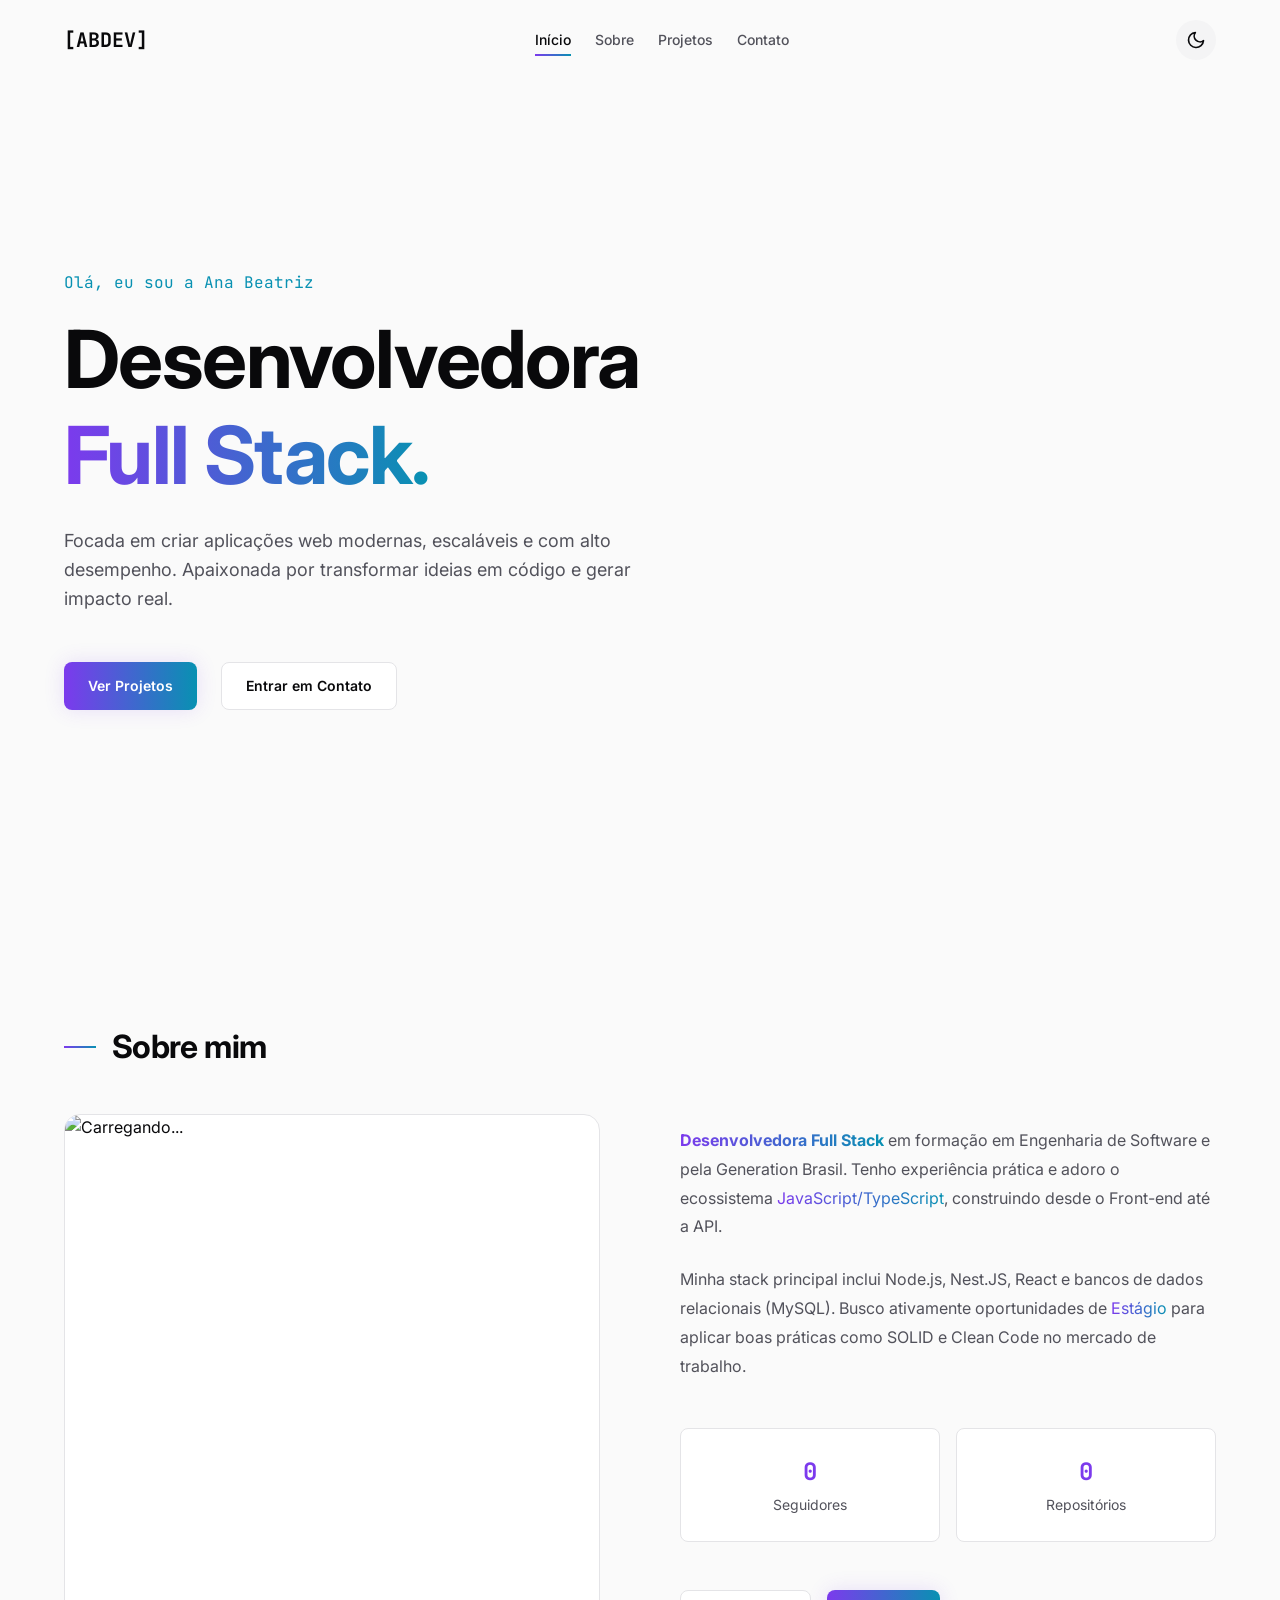
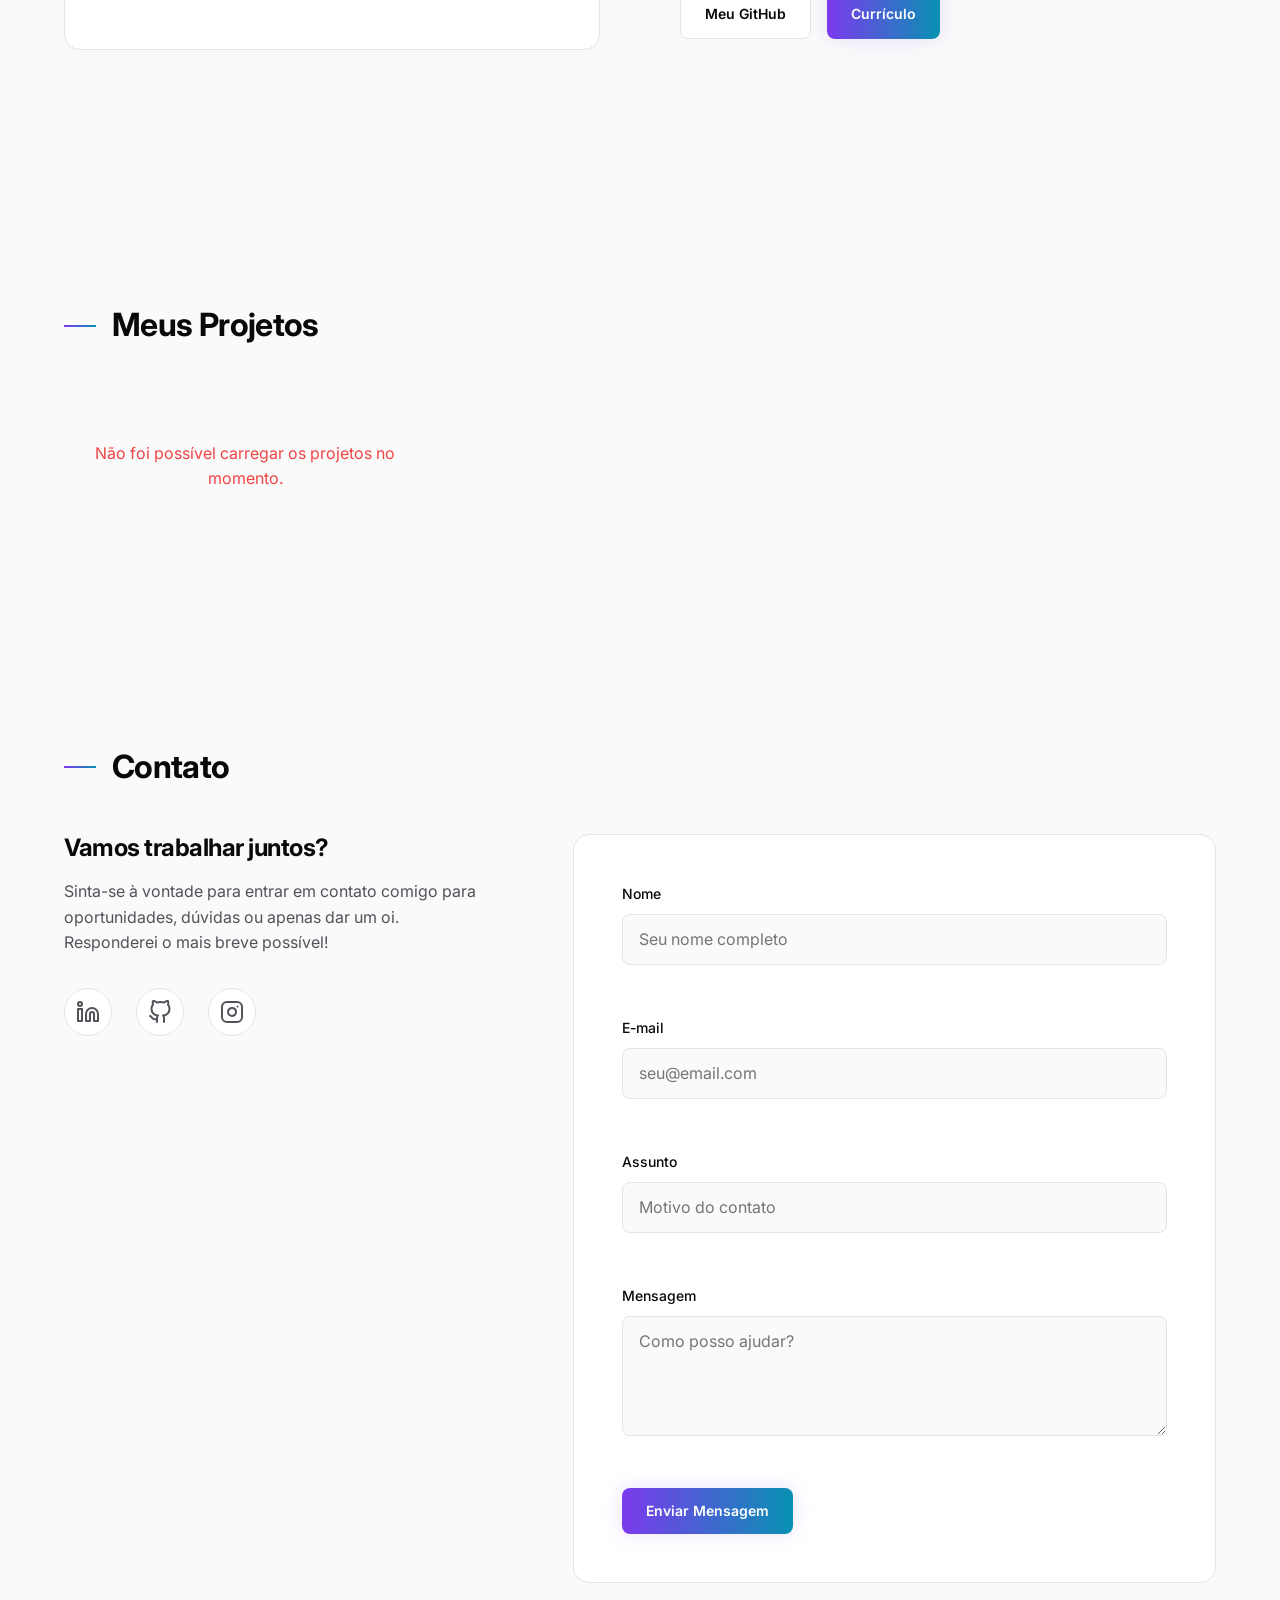
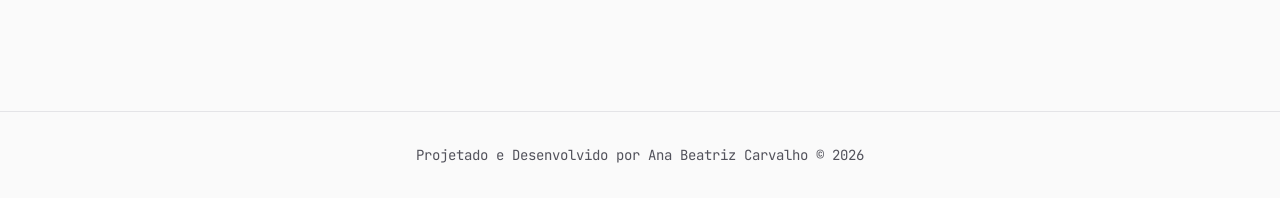
==== index.html @ 8ae5df89 "feat: redesign completo do portfolio" ====
<!DOCTYPE html>
<html lang="pt-BR">
<head>
  <meta charset="UTF-8" />
  <meta name="viewport" content="width=device-width, initial-scale=1.0" />
  <meta name="author" content="Ana Beatriz" />
  <meta name="description" content="Portfólio Pessoal de Ana Beatriz Carvalho, desenvolvedora Full Stack focado em aplicações web modernas e escaláveis." />
  <meta name="robots" content="index, follow" />

  <title>Portfólio | Ana Beatriz - Full Stack</title>
  
  <link rel="icon" type="image/svg+xml" href="./assets/img/favicon.svg" />

  <!-- Google Fonts: Inter e JetBrains Mono -->
  <link rel="preconnect" href="https://fonts.googleapis.com" />
  <link rel="preconnect" href="https://fonts.gstatic.com" crossorigin />
  <link href="https://fonts.googleapis.com/css2?family=Inter:wght@400;500;600;700&family=JetBrains+Mono:wght@400;700&display=swap" rel="stylesheet" />

  <!-- Scripts: Theme (carregado cedo para evitar flash) -->
  <script src="./js/theme.js"></script>

  <!-- CSS -->
  <link rel="stylesheet" href="./css/variables.css" />
  <link rel="stylesheet" href="./css/reset.css" />
  <link rel="stylesheet" href="./css/style.css" />
</head>
<body>
  <!-- Indicador de progresso de leitura -->
  <div class="scroll-progress" id="scroll-progress"></div>

  <!-- Cabeçalho -->
  <header class="header">
    <div class="container header__inner">
      <a href="#" class="header__logo">[ABDEV]</a>
      
      <nav class="header__nav">
        <ul class="nav__list">
          <li><a href="#hero" class="nav__link active">Início</a></li>
          <li><a href="#about" class="nav__link">Sobre</a></li>
          <li><a href="#projects" class="nav__link">Projetos</a></li>
          <li><a href="#contact" class="nav__link">Contato</a></li>
        </ul>
      </nav>

      <div style="display:flex; align-items:center; gap: 1rem;">
        <!-- Botão Toggle Theme -->
        <button id="theme-toggle" class="theme-toggle" aria-label="Alternar Tema Escuro/Claro">
          <span id="theme-icon">
            <!-- SVG de Lua por padrão, gerenciado pelo theme.js -->
            <svg xmlns="http://www.w3.org/2000/svg" width="20" height="20" viewBox="0 0 24 24" fill="none" stroke="currentColor" stroke-width="2" stroke-linecap="round" stroke-linejoin="round"><path d="M21 12.79A9 9 0 1 1 11.21 3 7 7 0 0 0 21 12.79z"></path></svg>
          </span>
        </button>

        <!-- Botão Menu Mobile -->
        <div class="menu-toggle" aria-label="Abrir Menu">
          <span></span>
          <span></span>
          <span></span>
        </div>
      </div>
    </div>
  </header>

  <main>
    <!-- Seção Hero -->
    <section id="hero" class="hero reveal">
      <div class="container">
        <div class="hero__content">
          <span class="hero__greeting">Olá, eu sou a Ana Beatriz</span>
          <h1 class="hero__title">Desenvolvedora <br> <span class="text-gradient">Full Stack.</span></h1>
          <p class="hero__subtitle">Focada em criar aplicações web modernas, escaláveis e com alto desempenho. Apaixonada por transformar ideias em código e gerar impacto real.</p>
          
          <div class="hero__actions">
            <a href="#projects" class="btn btn--primary">Ver Projetos</a>
            <a href="#contact" class="btn btn--outline">Entrar em Contato</a>
          </div>
        </div>
      </div>
    </section>

    <!-- Seção Sobre -->
    <section id="about" class="section">
      <div class="container">
        <h2 class="section__title reveal">Sobre mim</h2>
        
        <div class="about__grid">
          <div class="about__image-wrapper reveal">
            <img id="about-image" src="" alt="Carregando..." class="about__image" />
          </div>
          
          <div class="about__content reveal">
            <p class="about__text">
              <strong class="text-gradient">Desenvolvedora Full Stack</strong> em formação em Engenharia de Software e pela Generation Brasil.
              Tenho experiência prática e adoro o ecossistema <span class="text-gradient">JavaScript/TypeScript</span>, construindo desde o Front-end até a API.
            </p>
            <p class="about__text">
              Minha stack principal inclui Node.js, Nest.JS, React e bancos de dados relacionais (MySQL). Busco ativamente oportunidades de <span class="text-gradient">Estágio</span> para aplicar boas práticas como SOLID e Clean Code no mercado de trabalho.
            </p>
            
            <div class="about__stats">
              <div class="stat-card">
                <span class="stat-card__number" id="stat-followers">0</span>
                <span class="stat-card__label">Seguidores</span>
              </div>
              <div class="stat-card">
                <span class="stat-card__number" id="stat-repos">0</span>
                <span class="stat-card__label">Repositórios</span>
              </div>
            </div>
            
            <div class="about__actions">
              <a href="#" id="btn-github" target="_blank" class="btn btn--outline">Meu GitHub</a>
              <a href="https://drive.google.com/file/d/1CPqjXyPpQRhi2z3nw2AUQF9sYKmwz53d/view" target="_blank" class="btn btn--primary">Currículo</a>
            </div>
          </div>
        </div>
      </div>
    </section>

    <!-- Seção Projetos -->
    <section id="projects" class="section">
      <div class="container">
        <h2 class="section__title reveal">Meus Projetos</h2>
        
        <!-- Filtros -->
        <div id="projects-filters" class="projects__filters reveal">
          <!-- Gerado dinamicamente -->
        </div>

        <!-- Grid de Projetos -->
        <div id="projects-grid" class="projects__grid">
          <!-- Carregado via GitHub API (js/main.js) -->
        </div>
      </div>
    </section>

    <!-- Seção Contato -->
    <section id="contact" class="section">
      <div class="container">
        <h2 class="section__title reveal">Contato</h2>
        
        <div class="contact__grid">
          <div class="contact__info reveal">
            <h3>Vamos trabalhar juntos?</h3>
            <p class="contact__desc">Sinta-se à vontade para entrar em contato comigo para oportunidades, dúvidas ou apenas dar um oi. Responderei o mais breve possível!</p>
            
            <div class="social-links">
              <a href="https://linkedin.com/in/itsbya" target="_blank" class="social-link" aria-label="LinkedIn">
                <svg width="24" height="24" viewBox="0 0 24 24" fill="none" stroke="currentColor" stroke-width="2" stroke-linecap="round" stroke-linejoin="round"><path d="M16 8a6 6 0 0 1 6 6v7h-4v-7a2 2 0 0 0-2-2 2 2 0 0 0-2 2v7h-4v-7a6 6 0 0 1 6-6z"></path><rect x="2" y="9" width="4" height="12"></rect><circle cx="4" cy="4" r="2"></circle></svg>
              </a>
              <a href="https://github.com/itsbya" target="_blank" class="social-link" aria-label="GitHub">
                <svg width="24" height="24" viewBox="0 0 24 24" fill="none" stroke="currentColor" stroke-width="2" stroke-linecap="round" stroke-linejoin="round"><path d="M9 19c-5 1.5-5-2.5-7-3m14 6v-3.87a3.37 3.37 0 0 0-.94-2.61c3.14-.35 6.44-1.54 6.44-7A5.44 5.44 0 0 0 20 4.77 5.07 5.07 0 0 0 19.91 1S18.73.65 16 2.48a13.38 13.38 0 0 0-7 0C6.27.65 5.09 1 5.09 1A5.07 5.07 0 0 0 5 4.77a5.44 5.44 0 0 0-1.5 3.78c0 5.42 3.3 6.61 6.44 7A3.37 3.37 0 0 0 9 18.13V22"></path></svg>
              </a>
              <a href="#" target="_blank" class="social-link" aria-label="Instagram">
                <svg width="24" height="24" viewBox="0 0 24 24" fill="none" stroke="currentColor" stroke-width="2" stroke-linecap="round" stroke-linejoin="round"><rect x="2" y="2" width="20" height="20" rx="5" ry="5"></rect><path d="M16 11.37A4 4 0 1 1 12.63 8 4 4 0 0 1 16 11.37z"></path><line x1="17.5" y1="6.5" x2="17.51" y2="6.5"></line></svg>
              </a>
            </div>
          </div>
          
          <div class="contact__form reveal">
            <form id="formulario" class="form" action="https://formsubmit.co/f51146f3bafad2707c1be3890d7255c1" method="POST">
              <input type="hidden" name="_next" value="https://itsbya.github.io/portfolio_pessoal/success.html" />
              <input type="hidden" name="_captcha" value="false" />
              <input type="hidden" name="_template" value="table" />
              
              <div class="form__group">
                <label for="nome" class="form__label">Nome</label>
                <input id="nome" name="nome" type="text" class="form__input" placeholder="Seu nome completo" />
                <span id="erro-nome" class="form__error"></span>
              </div>
              
              <div class="form__group">
                <label for="email" class="form__label">E-mail</label>
                <input id="email" name="email" type="text" class="form__input" placeholder="seu@email.com" />
                <span id="erro-email" class="form__error"></span>
              </div>
              
              <div class="form__group">
                <label for="assunto" class="form__label">Assunto</label>
                <input id="assunto" name="assunto" type="text" class="form__input" placeholder="Motivo do contato" />
                <span id="erro-assunto" class="form__error"></span>
              </div>
              
              <div class="form__group">
                <label for="mensagem" class="form__label">Mensagem</label>
                <textarea id="mensagem" name="mensagem" class="form__textarea" placeholder="Como posso ajudar?"></textarea>
                <span id="erro-mensagem" class="form__error"></span>
              </div>
              
              <button class="btn btn--primary" type="submit" style="align-self: flex-start;">
                Enviar Mensagem
              </button>
            </form>
          </div>
        </div>
      </div>
    </section>
  </main>

  <!-- Footer -->
  <footer class="footer">
    <div class="container">
      <p class="footer__text">Projetado e Desenvolvido por Ana Beatriz Carvalho &copy; 2026</p>
    </div>
  </footer>

  <!-- Scripts -->
  <script src="./js/filters.js"></script>
  <script src="./js/animations.js"></script>
  <script src="./js/main.js"></script>
</body>
</html>
---- css/variables.css ----
/* 
 * CSS Variables (Custom Properties)
 * Define as paletas de cores, tipografia, espaçamentos e transições
 */

:root {
  /* =========================================
     CORES BÁSICAS E SEMÂNTICAS (DARK MODE PADRÃO)
     ========================================= */
  --bg-primary: #09090b;
  --bg-secondary: #18181b;
  --bg-tertiary: #27272a;
  
  --text-primary: #fafafa;
  --text-secondary: #a1a1aa;
  
  --border-color: #27272a;
  
  /* Gradientes e Acentos (Violeta -> Ciano) */
  --accent-primary: #8b5cf6;
  --accent-secondary: #06b6d4;
  --accent-glow: rgba(139, 92, 246, 0.15);
  
  --gradient-accent: linear-gradient(to right, var(--accent-primary), var(--accent-secondary));
  
  /* Cores de status */
  --error: #ef4444;
  --success: #22c55e;

  /* =========================================
     ESPAÇAMENTOS E LAYOUT
     ========================================= */
  --space-xs: 0.5rem;
  --space-sm: 1rem;
  --space-md: 1.5rem;
  --space-lg: 2rem;
  --space-xl: 3rem;
  --space-2xl: 5rem;
  --space-3xl: 8rem;
  
  --max-width: 1200px;
  --header-height: 5rem;
  
  /* =========================================
     TIPOGRAFIA
     ========================================= */
  --font-primary: 'Inter', system-ui, -apple-system, sans-serif;
  --font-mono: 'JetBrains Mono', 'Space Grotesk', monospace;
  
  --text-xs: 0.75rem;
  --text-sm: 0.875rem;
  --text-base: 1rem;
  --text-lg: 1.125rem;
  --text-xl: 1.25rem;
  --text-2xl: 1.5rem;
  --text-3xl: 2rem;
  --text-4xl: 3rem;
  --text-5xl: 4rem;

  /* =========================================
     BORDAS E SOMBRAS
     ========================================= */
  --radius-sm: 0.375rem;
  --radius-md: 0.5rem;
  --radius-lg: 1rem;
  --radius-full: 9999px;
  
  --shadow-sm: 0 1px 2px 0 rgba(0, 0, 0, 0.05);
  --shadow-md: 0 4px 6px -1px rgba(0, 0, 0, 0.1), 0 2px 4px -1px rgba(0, 0, 0, 0.06);
  --shadow-lg: 0 10px 15px -3px rgba(0, 0, 0, 0.1), 0 4px 6px -2px rgba(0, 0, 0, 0.05);
  --shadow-glow: 0 0 20px var(--accent-glow);

  /* =========================================
     ANIMAÇÕES E TRANSIÇÕES
     ========================================= */
  --transition-fast: 150ms cubic-bezier(0.4, 0, 0.2, 1);
  --transition-normal: 300ms cubic-bezier(0.4, 0, 0.2, 1);
  --transition-slow: 500ms cubic-bezier(0.4, 0, 0.2, 1);
}

/* =========================================
   LIGHT MODE OVERRIDES
   Adicionada classe .light-mode dinamicamente
   ========================================= */
:root.light-mode {
  --bg-primary: #fafafa;
  --bg-secondary: #ffffff;
  --bg-tertiary: #f4f4f5;
  
  --text-primary: #09090b;
  --text-secondary: #52525b;
  
  --border-color: #e4e4e7;
  
  --accent-primary: #7c3aed;
  --accent-secondary: #0891b2;
  --accent-glow: rgba(124, 58, 237, 0.15);
  
  --shadow-sm: 0 1px 2px 0 rgba(0, 0, 0, 0.05);
  --shadow-md: 0 4px 6px -1px rgba(0, 0, 0, 0.1), 0 2px 4px -1px rgba(0, 0, 0, 0.06);
  --shadow-lg: 0 10px 15px -3px rgba(0, 0, 0, 0.1), 0 4px 6px -2px rgba(0, 0, 0, 0.05);
}
---- css/style.css ----
/*
 * Style Principal - CSS BEM / Modular
 * Layout base e componentes do Portfólio
 */

/* =========================================
   UTILITÁRIOS & LAYOUT BASE
   ========================================= */
.container {
  width: 100%;
  max-width: var(--max-width);
  margin: 0 auto;
  padding: 0 var(--space-md);
}

.section {
  padding: var(--space-3xl) 0;
  scroll-margin-top: var(--header-height);
}

.text-gradient {
  background: var(--gradient-accent);
  -webkit-background-clip: text;
  -webkit-text-fill-color: transparent;
  background-clip: text;
}

/* Tipografia base */
h1, h2, h3 {
  line-height: 1.2;
  font-weight: 700;
  letter-spacing: -0.02em;
}

.section__title {
  font-size: var(--text-3xl);
  margin-bottom: var(--space-xl);
  display: flex;
  align-items: center;
  gap: var(--space-sm);
}
.section__title::before {
  content: '';
  display: block;
  width: 2rem;
  height: 2px;
  background: var(--gradient-accent);
}

/* =========================================
   PROGRESS BAR & LOADING
   ========================================= */
.scroll-progress {
  position: fixed;
  top: 0;
  left: 0;
  height: 3px;
  background: var(--gradient-accent);
  width: 0%;
  z-index: 9999;
  transition: width 0.1s;
}

/* =========================================
   HEADER & NAVEGAÇÃO
   ========================================= */
.header {
  position: fixed;
  top: 0;
  width: 100%;
  height: var(--header-height);
  z-index: 1000;
  display: flex;
  align-items: center;
  border-bottom: 1px solid transparent;
  transition: var(--transition-normal);
}

.header--scrolled {
  background-color: rgba(var(--bg-primary-rgb), 0.8);
  backdrop-filter: blur(12px);
  -webkit-backdrop-filter: blur(12px);
  border-bottom-color: var(--border-color);
  height: calc(var(--header-height) - 1rem);
}

/* Necessário para o rgba() no blur. Vamos definir RGB variáveis no root se necessário, ou usar hex no background base com rgba direto. 
   Para simplificar, faremos um fallback visual no theme.js ou no css */
.header--scrolled {
  background-color: var(--bg-primary);
  opacity: 0.95;
}

.header__inner {
  display: flex;
  justify-content: space-between;
  align-items: center;
}

.header__logo {
  font-family: var(--font-mono);
  font-weight: 700;
  font-size: var(--text-xl);
  color: var(--text-primary);
}

.header__nav {
  display: flex;
  align-items: center;
  gap: var(--space-lg);
}

.nav__list {
  display: flex;
  gap: var(--space-md);
}

.nav__link {
  font-size: var(--text-sm);
  color: var(--text-secondary);
  font-weight: 500;
  position: relative;
  padding: var(--space-xs) 0;
}

.nav__link:hover,
.nav__link.active {
  color: var(--text-primary);
}

.nav__link::after {
  content: '';
  position: absolute;
  bottom: 0;
  left: 0;
  width: 0%;
  height: 2px;
  background: var(--gradient-accent);
  transition: width var(--transition-normal);
}

.nav__link:hover::after,
.nav__link.active::after {
  width: 100%;
}

.theme-toggle {
  background: var(--bg-tertiary);
  border-radius: var(--radius-full);
  width: 2.5rem;
  height: 2.5rem;
  display: flex;
  align-items: center;
  justify-content: center;
  cursor: pointer;
  color: var(--text-primary);
  transition: var(--transition-fast);
}

.theme-toggle:hover {
  background: var(--bg-secondary);
  transform: translateY(-2px);
}

/* =========================================
   BOTOES
   ========================================= */
.btn {
  display: inline-flex;
  align-items: center;
  justify-content: center;
  gap: var(--space-xs);
  padding: 0.75rem 1.5rem;
  border-radius: var(--radius-md);
  font-weight: 600;
  font-size: var(--text-sm);
  cursor: pointer;
  transition: var(--transition-normal);
}

.btn--primary {
  background: var(--gradient-accent);
  color: #fff;
  box-shadow: var(--shadow-glow);
}

.btn--primary:hover {
  transform: translateY(-2px);
  filter: brightness(1.1);
  box-shadow: 0 0 25px var(--accent-glow);
}

.btn--outline {
  border: 1px solid var(--border-color);
  background: var(--bg-secondary);
  color: var(--text-primary);
}

.btn--outline:hover {
  border-color: var(--accent-primary);
  color: var(--accent-primary);
}

/* =========================================
   HERO SECTION
   ========================================= */
.hero {
  min-height: 100vh;
  display: flex;
  align-items: center;
  padding-top: var(--header-height);
}

.hero__content {
  max-width: 800px;
}

.hero__greeting {
  font-family: var(--font-mono);
  color: var(--accent-secondary);
  font-size: var(--text-md);
  margin-bottom: var(--space-sm);
  display: block;
}

.hero__title {
  font-size: clamp(2.5rem, 8vw, 5rem);
  margin-bottom: var(--space-md);
  color: var(--text-primary);
}

.hero__subtitle {
  font-size: var(--text-lg);
  color: var(--text-secondary);
  margin-bottom: var(--space-xl);
  max-width: 600px;
}

.hero__actions {
  display: flex;
  gap: var(--space-md);
}

/* =========================================
   ABOUT SECTION
   ========================================= */
.about__grid {
  display: grid;
  grid-template-columns: 1fr;
  gap: var(--space-2xl);
  align-items: center;
}

@media (min-width: 768px) {
  .about__grid {
    grid-template-columns: 1fr 1fr;
  }
}

.about__image-wrapper {
  position: relative;
  border-radius: var(--radius-lg);
  overflow: hidden;
  border: 1px solid var(--border-color);
  background: var(--bg-secondary);
  aspect-ratio: 1;
}

.about__image {
  width: 100%;
  height: 100%;
  object-fit: cover;
}

.about__content {
  display: flex;
  flex-direction: column;
  gap: var(--space-md);
}

.about__text {
  color: var(--text-secondary);
  font-size: var(--text-base);
  line-height: 1.8;
}

.about__stats {
  display: grid;
  grid-template-columns: repeat(2, 1fr);
  gap: var(--space-sm);
  margin-top: var(--space-md);
}

.stat-card {
  background: var(--bg-secondary);
  border: 1px solid var(--border-color);
  padding: var(--space-md);
  border-radius: var(--radius-md);
  text-align: center;
  transition: var(--transition-normal);
}

.stat-card:hover {
  border-color: var(--accent-primary);
  transform: translateY(-5px);
}

.stat-card__number {
  font-family: var(--font-mono);
  font-size: var(--text-2xl);
  font-weight: 700;
  color: var(--accent-primary);
  display: block;
}

.stat-card__label {
  font-size: var(--text-sm);
  color: var(--text-secondary);
  margin-top: var(--space-xs);
}

.about__actions {
  margin-top: var(--space-md);
  display: flex;
  gap: var(--space-sm);
}

/* =========================================
   PROJECTS SECTION & FILTERS
   ========================================= */
.projects__filters {
  display: flex;
  gap: var(--space-sm);
  margin-bottom: var(--space-xl);
  flex-wrap: wrap;
}

.filter-btn {
  padding: 0.5rem 1rem;
  border-radius: var(--radius-full);
  background: var(--bg-secondary);
  border: 1px solid var(--border-color);
  color: var(--text-secondary);
  font-size: var(--text-sm);
  cursor: pointer;
  transition: var(--transition-fast);
}

.filter-btn:hover,
.filter-btn.active {
  background: var(--accent-primary);
  color: #fff;
  border-color: var(--accent-primary);
}

.projects__grid {
  display: grid;
  grid-template-columns: 1fr;
  gap: var(--space-lg);
}

@media (min-width: 768px) {
  .projects__grid {
    grid-template-columns: repeat(2, 1fr);
  }
}

@media (min-width: 1024px) {
  .projects__grid {
    grid-template-columns: repeat(3, 1fr);
  }
}

.project-card {
  background: var(--bg-secondary);
  border: 1px solid var(--border-color);
  border-radius: var(--radius-lg);
  padding: var(--space-lg);
  display: flex;
  flex-direction: column;
  height: 100%;
  transition: var(--transition-normal);
  position: relative;
  overflow: hidden;
}

.project-card:hover {
  transform: translateY(-5px);
  border-color: var(--accent-secondary);
  box-shadow: var(--shadow-lg);
}

.project-card__header {
  display: flex;
  justify-content: space-between;
  align-items: center;
  margin-bottom: var(--space-md);
}

.project-card__icon {
  width: 40px;
  height: 40px;
  display: flex;
  align-items: center;
  justify-content: center;
  background: var(--bg-tertiary);
  border-radius: var(--radius-sm);
  color: var(--accent-primary);
}

.project-card__links {
  display: flex;
  gap: var(--space-sm);
}

.project-card__link {
  color: var(--text-secondary);
  transition: var(--transition-fast);
}

.project-card__link:hover {
  color: var(--accent-primary);
}

.project-card__title {
  font-size: var(--text-lg);
  color: var(--text-primary);
  margin-bottom: var(--space-sm);
}

.project-card__desc {
  font-size: var(--text-sm);
  color: var(--text-secondary);
  flex-grow: 1;
  margin-bottom: var(--space-md);
}

.project-card__tags {
  display: flex;
  flex-wrap: wrap;
  gap: var(--space-xs);
}

.tag {
  font-family: var(--font-mono);
  font-size: var(--text-xs);
  color: var(--accent-secondary);
  background: rgba(6, 182, 212, 0.1);
  padding: 0.25rem 0.5rem;
  border-radius: var(--radius-sm);
}

/* =========================================
   CONTACT SECTION
   ========================================= */
.contact__grid {
  display: grid;
  grid-template-columns: 1fr;
  gap: var(--space-2xl);
}

@media (min-width: 768px) {
  .contact__grid {
    grid-template-columns: 1fr 1.5fr;
  }
}

.contact__info h3 {
  font-size: var(--text-2xl);
  margin-bottom: var(--space-sm);
}

.contact__desc {
  color: var(--text-secondary);
  margin-bottom: var(--space-lg);
}

.social-links {
  display: flex;
  gap: var(--space-md);
}

.social-link {
  display: flex;
  align-items: center;
  justify-content: center;
  width: 3rem;
  height: 3rem;
  background: var(--bg-secondary);
  border: 1px solid var(--border-color);
  border-radius: var(--radius-full);
  color: var(--text-secondary);
  transition: var(--transition-normal);
}

.social-link:hover {
  background: var(--accent-primary);
  color: #fff;
  border-color: var(--accent-primary);
  transform: translateY(-3px);
}

/* Formulário */
.form {
  display: flex;
  flex-direction: column;
  gap: var(--space-md);
  background: var(--bg-secondary);
  padding: var(--space-xl);
  border-radius: var(--radius-lg);
  border: 1px solid var(--border-color);
}

.form__group {
  display: flex;
  flex-direction: column;
  gap: var(--space-xs);
}

.form__label {
  font-size: var(--text-sm);
  font-weight: 500;
  color: var(--text-primary);
}

.form__input,
.form__textarea {
  width: 100%;
  padding: 0.75rem 1rem;
  background: var(--bg-primary);
  border: 1px solid var(--border-color);
  border-radius: var(--radius-md);
  color: var(--text-primary);
  transition: var(--transition-fast);
}

.form__input:focus,
.form__textarea:focus {
  border-color: var(--accent-primary);
  box-shadow: 0 0 0 2px rgba(139, 92, 246, 0.2);
}

.form__textarea {
  min-height: 120px;
  resize: vertical;
}

.form__error {
  color: var(--error);
  font-size: var(--text-xs);
  margin-top: 0.25rem;
  min-height: 1rem;
}

/* =========================================
   FOOTER
   ========================================= */
.footer {
  padding: var(--space-lg) 0;
  text-align: center;
  border-top: 1px solid var(--border-color);
}

.footer__text {
  font-family: var(--font-mono);
  font-size: var(--text-sm);
  color: var(--text-secondary);
}

/* =========================================
   ANIMAÇÕES (Intersection Observer)
   ========================================= */
.reveal {
  opacity: 0;
  transform: translateY(30px);
  transition: opacity 0.8s ease-out, transform 0.8s ease-out;
}

.reveal.active {
  opacity: 1;
  transform: translateY(0);
}

/* =========================================
   MOBILE MENU (Hambúrguer)
   ========================================= */
.menu-toggle {
  display: none;
  flex-direction: column;
  gap: 6px;
  cursor: pointer;
  z-index: 1001;
}

.menu-toggle span {
  display: block;
  width: 25px;
  height: 2px;
  background-color: var(--text-primary);
  transition: var(--transition-fast);
}

@media (max-width: 768px) {
  .menu-toggle {
    display: flex;
  }
  
  .header__nav {
    position: fixed;
    top: 0;
    right: -100%;
    width: 80%;
    height: 100vh;
    background: var(--bg-secondary);
    border-left: 1px solid var(--border-color);
    flex-direction: column;
    justify-content: center;
    transition: right 0.3s ease;
    padding: var(--space-2xl);
  }
  
  .header__nav.open {
    right: 0;
  }
  
  .nav__list {
    flex-direction: column;
    align-items: center;
    gap: var(--space-xl);
  }
  
  .nav__link {
    font-size: var(--text-xl);
  }
  
  /* Animação Hambúrguer X */
  .menu-toggle.open span:nth-child(1) {
    transform: translateY(8px) rotate(45deg);
  }
  .menu-toggle.open span:nth-child(2) {
    opacity: 0;
  }
  .menu-toggle.open span:nth-child(3) {
    transform: translateY(-8px) rotate(-45deg);
  }
}
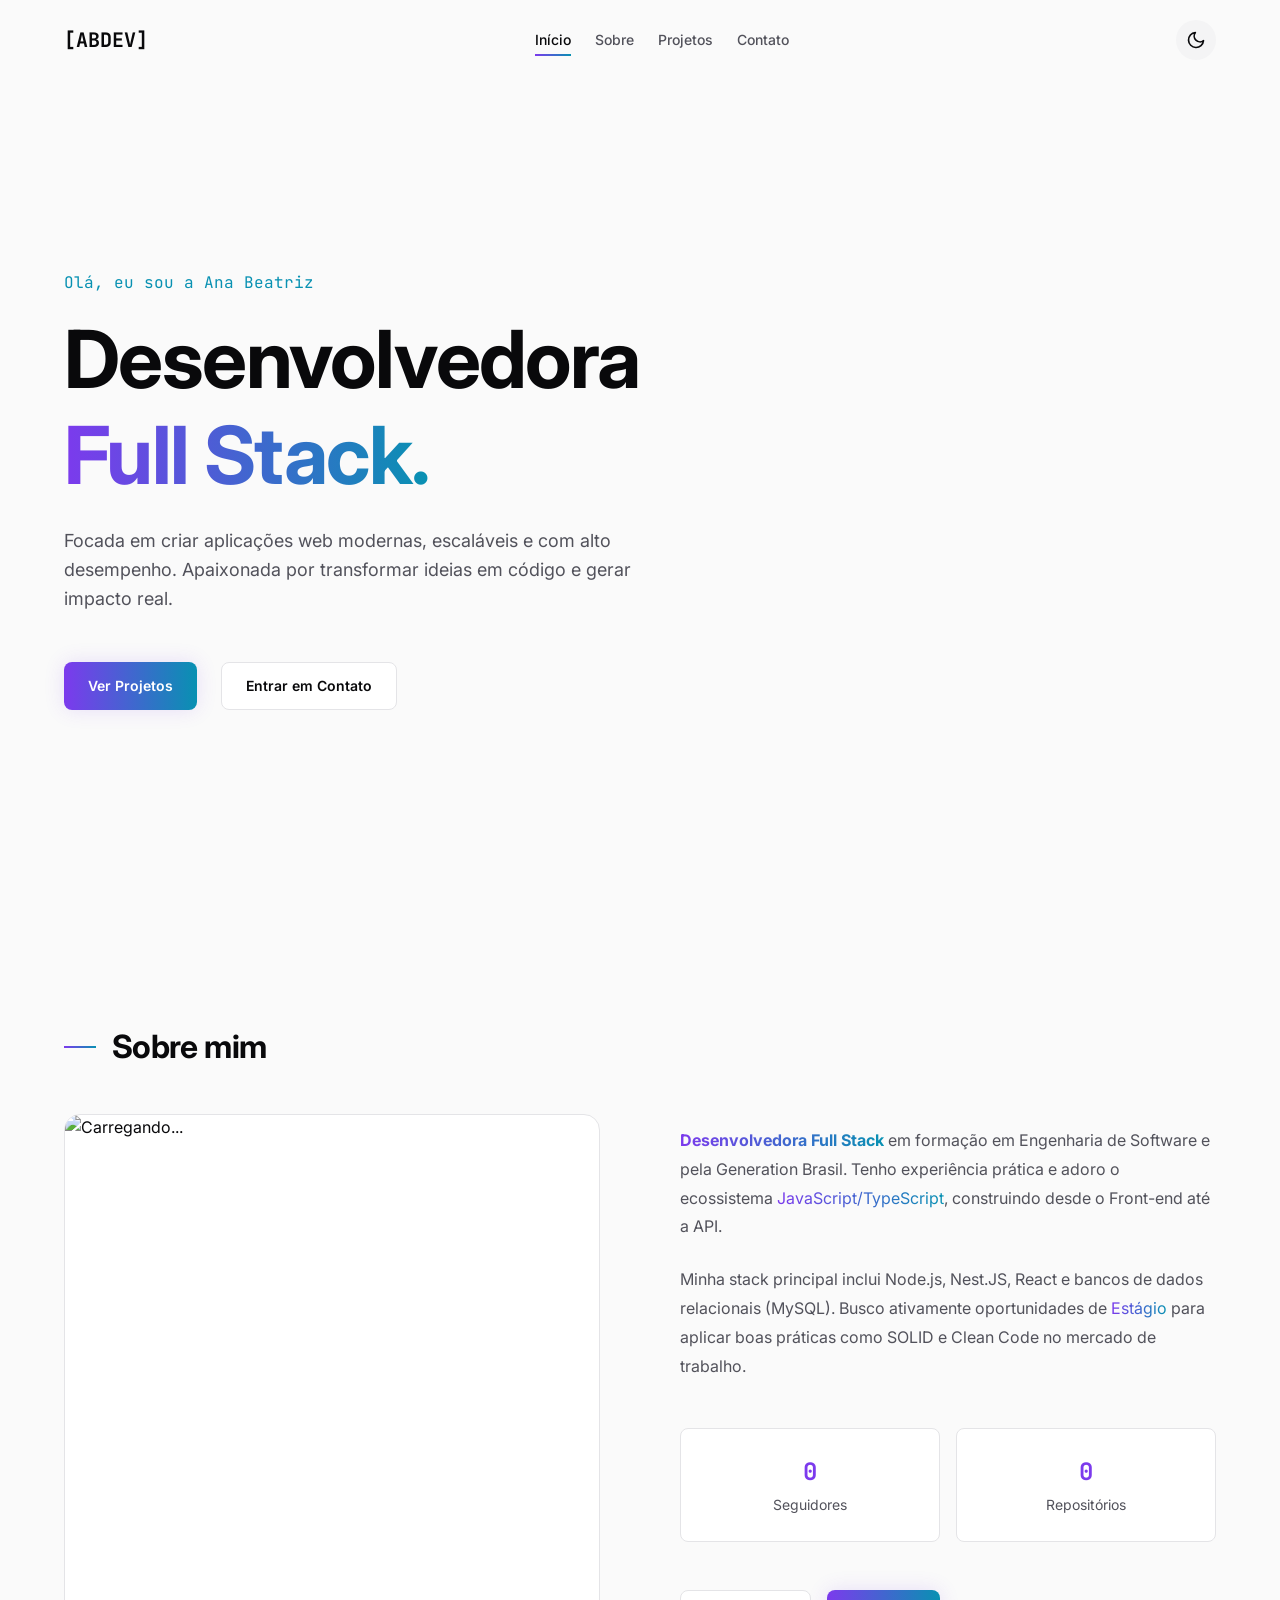
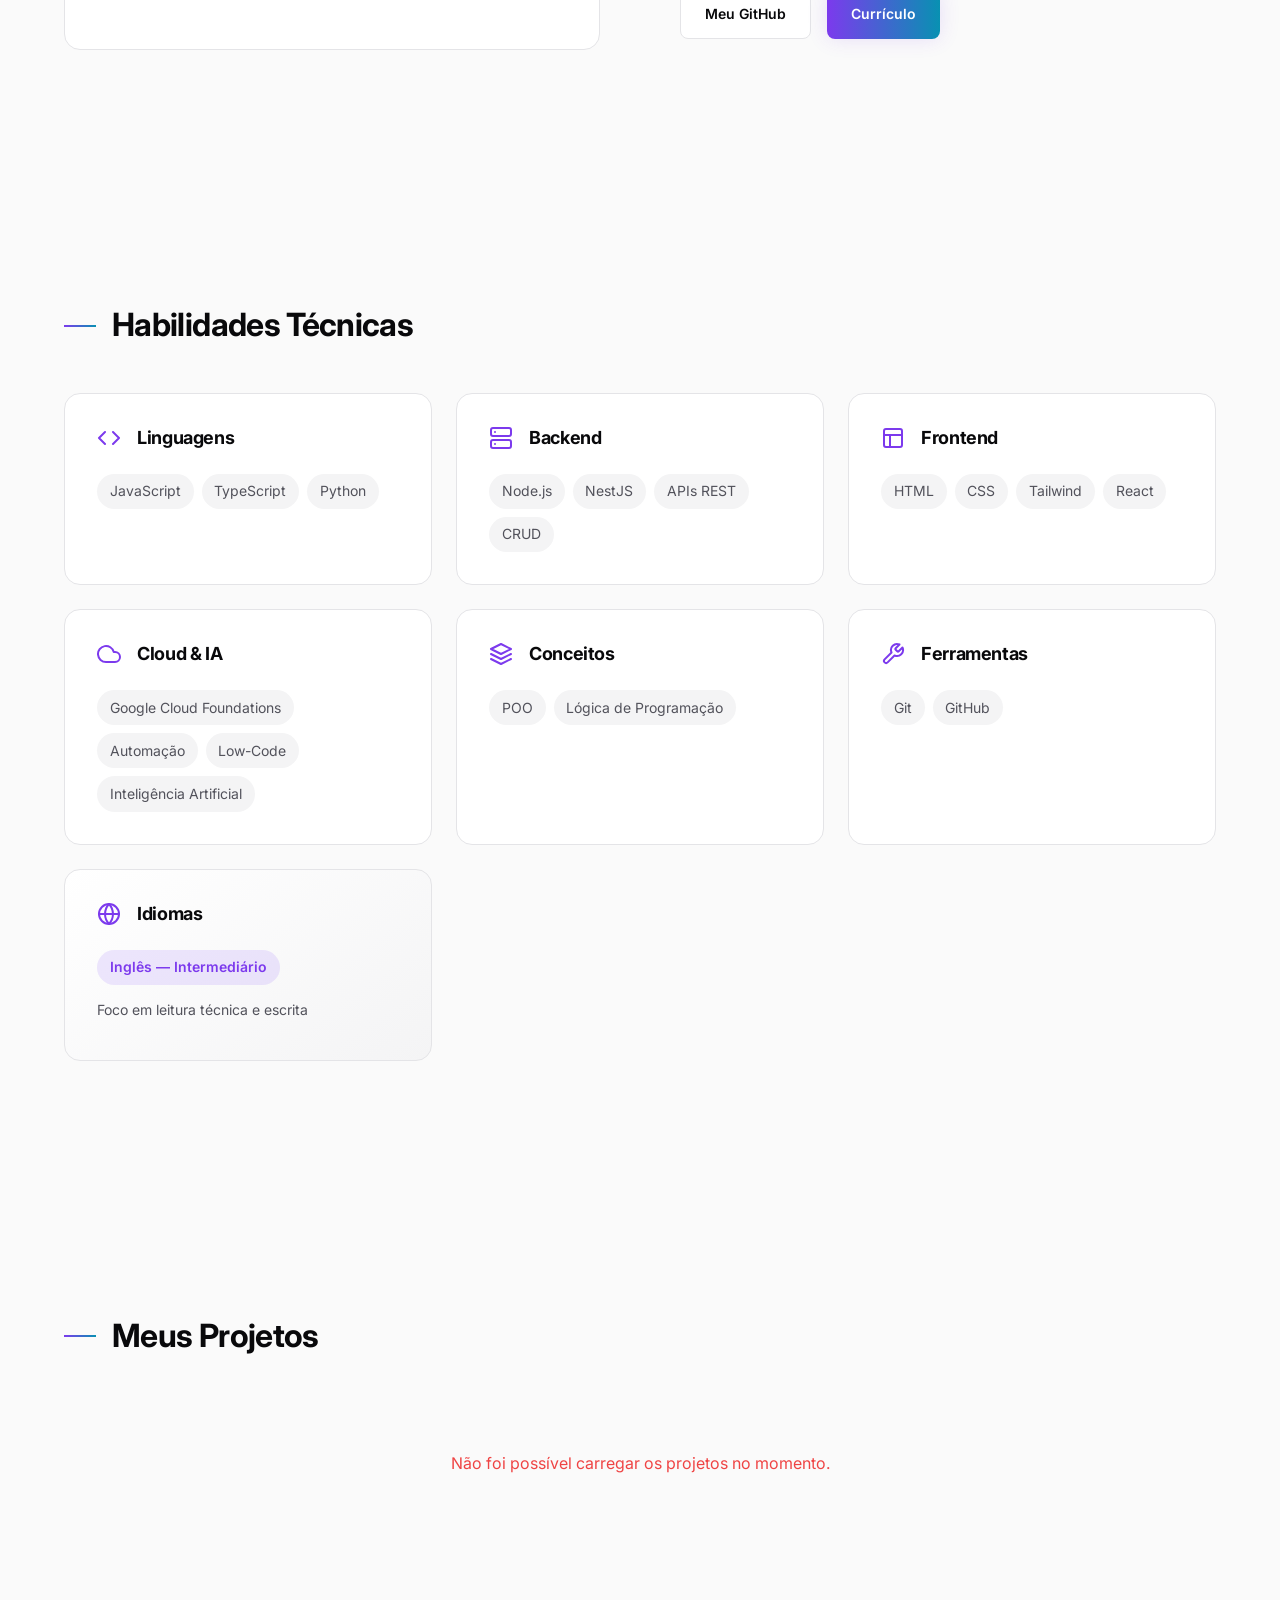
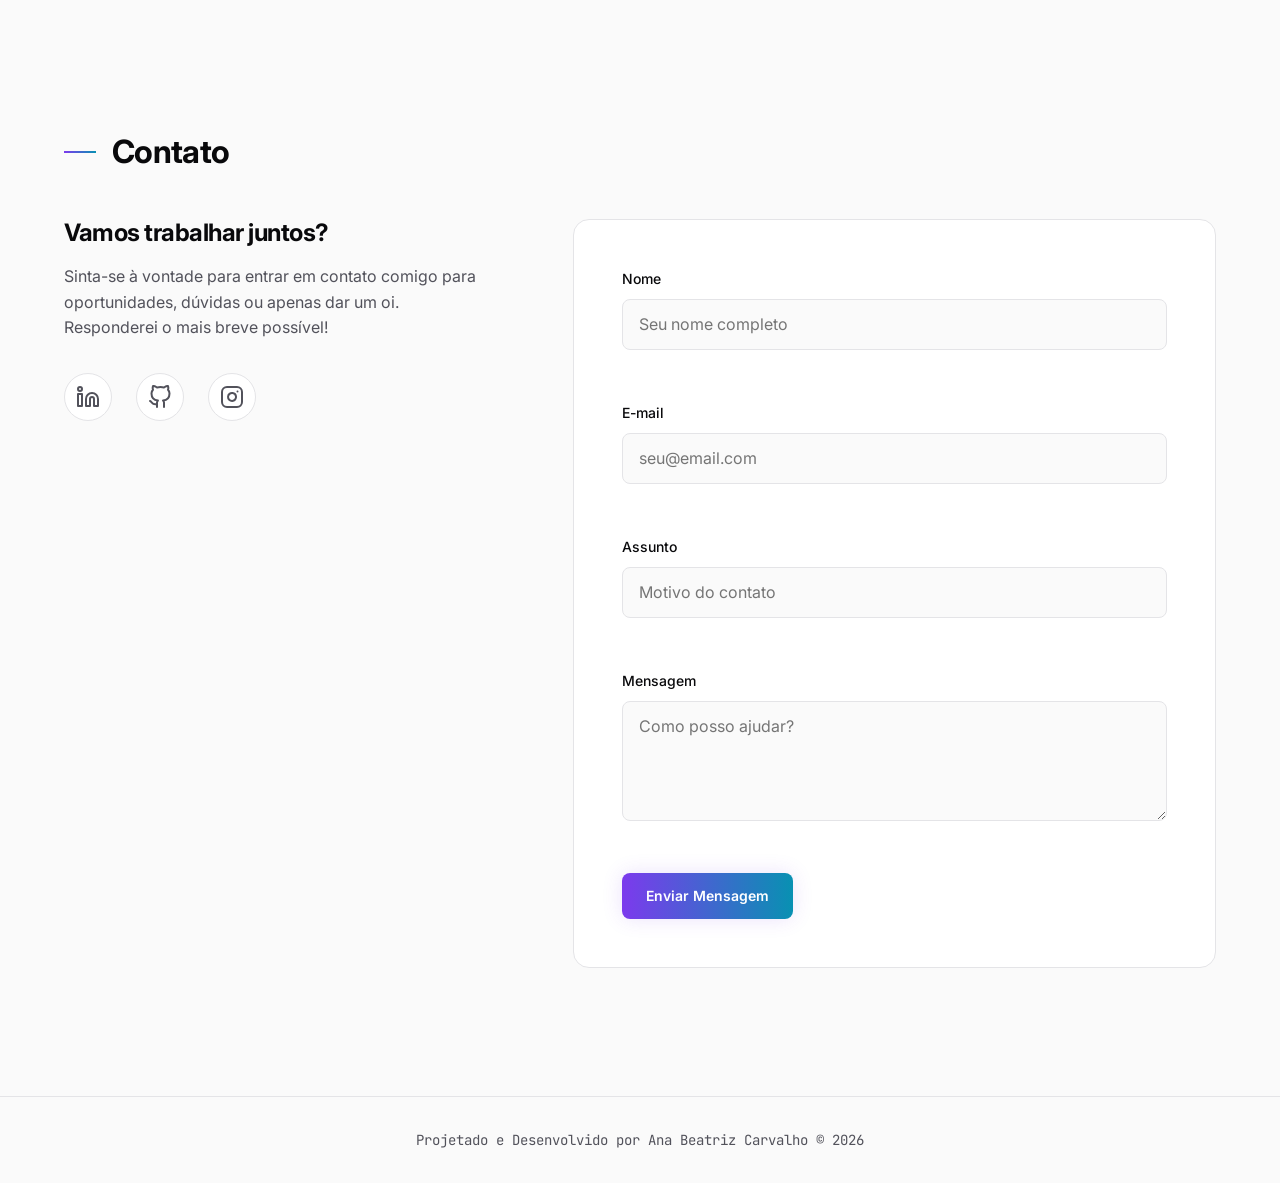
==== commit 60a42883: ":recycle: Continuação da refatoração" ====
--- a/index.html
+++ b/index.html
@@ -111,6 +111,106 @@
             <div class="about__actions">
               <a href="#" id="btn-github" target="_blank" class="btn btn--outline">Meu GitHub</a>
               <a href="https://drive.google.com/file/d/1CPqjXyPpQRhi2z3nw2AUQF9sYKmwz53d/view" target="_blank" class="btn btn--primary">Currículo</a>
+            </div>
+          </div>
+        </div>
+      </div>
+    </section>
+
+    <!-- Seção Skills -->
+    <section id="skills" class="section">
+      <div class="container">
+        <h2 class="section__title reveal">Habilidades Técnicas</h2>
+        
+        <div class="skills__grid reveal">
+          <!-- Card 1: Linguagens -->
+          <div class="skill-card">
+            <div class="skill-card__header">
+              <svg width="24" height="24" viewBox="0 0 24 24" fill="none" stroke="currentColor" stroke-width="2" stroke-linecap="round" stroke-linejoin="round" class="skill-card__icon"><polyline points="16 18 22 12 16 6"></polyline><polyline points="8 6 2 12 8 18"></polyline></svg>
+              <h3 class="skill-card__title">Linguagens</h3>
+            </div>
+            <div class="skill-card__tags">
+              <span class="skill-tag" aria-label="Linguagem JavaScript">JavaScript</span>
+              <span class="skill-tag" aria-label="Linguagem TypeScript">TypeScript</span>
+              <span class="skill-tag" aria-label="Linguagem Python">Python</span>
+            </div>
+          </div>
+
+          <!-- Card 2: Backend -->
+          <div class="skill-card">
+            <div class="skill-card__header">
+              <svg width="24" height="24" viewBox="0 0 24 24" fill="none" stroke="currentColor" stroke-width="2" stroke-linecap="round" stroke-linejoin="round" class="skill-card__icon"><rect x="2" y="2" width="20" height="8" rx="2" ry="2"></rect><rect x="2" y="14" width="20" height="8" rx="2" ry="2"></rect><line x1="6" y1="6" x2="6.01" y2="6"></line><line x1="6" y1="18" x2="6.01" y2="18"></line></svg>
+              <h3 class="skill-card__title">Backend</h3>
+            </div>
+            <div class="skill-card__tags">
+              <span class="skill-tag" aria-label="Node.js">Node.js</span>
+              <span class="skill-tag" aria-label="NestJS">NestJS</span>
+              <span class="skill-tag" aria-label="APIs REST">APIs REST</span>
+              <span class="skill-tag" aria-label="CRUD">CRUD</span>
+            </div>
+          </div>
+
+          <!-- Card 3: Frontend -->
+          <div class="skill-card">
+            <div class="skill-card__header">
+              <svg width="24" height="24" viewBox="0 0 24 24" fill="none" stroke="currentColor" stroke-width="2" stroke-linecap="round" stroke-linejoin="round" class="skill-card__icon"><rect x="3" y="3" width="18" height="18" rx="2" ry="2"></rect><line x1="3" y1="9" x2="21" y2="9"></line><line x1="9" y1="21" x2="9" y2="9"></line></svg>
+              <h3 class="skill-card__title">Frontend</h3>
+            </div>
+            <div class="skill-card__tags">
+              <span class="skill-tag" aria-label="HTML">HTML</span>
+              <span class="skill-tag" aria-label="CSS">CSS</span>
+              <span class="skill-tag" aria-label="Tailwind CSS">Tailwind</span>
+              <span class="skill-tag" aria-label="React">React</span>
+            </div>
+          </div>
+
+          <!-- Card 4: Cloud & IA -->
+          <div class="skill-card">
+            <div class="skill-card__header">
+              <svg width="24" height="24" viewBox="0 0 24 24" fill="none" stroke="currentColor" stroke-width="2" stroke-linecap="round" stroke-linejoin="round" class="skill-card__icon"><path d="M18 10h-1.26A8 8 0 1 0 9 20h9a5 5 0 0 0 0-10z"></path></svg>
+              <h3 class="skill-card__title">Cloud & IA</h3>
+            </div>
+            <div class="skill-card__tags">
+              <span class="skill-tag" aria-label="Google Cloud Foundations">Google Cloud Foundations</span>
+              <span class="skill-tag" aria-label="Automação">Automação</span>
+              <span class="skill-tag" aria-label="Low-Code">Low-Code</span>
+              <span class="skill-tag" aria-label="Inteligência Artificial">Inteligência Artificial</span>
+            </div>
+          </div>
+
+          <!-- Card 5: Conceitos -->
+          <div class="skill-card">
+            <div class="skill-card__header">
+              <svg width="24" height="24" viewBox="0 0 24 24" fill="none" stroke="currentColor" stroke-width="2" stroke-linecap="round" stroke-linejoin="round" class="skill-card__icon"><polygon points="12 2 2 7 12 12 22 7 12 2"></polygon><polyline points="2 17 12 22 22 17"></polyline><polyline points="2 12 12 17 22 12"></polyline></svg>
+              <h3 class="skill-card__title">Conceitos</h3>
+            </div>
+            <div class="skill-card__tags">
+              <span class="skill-tag" aria-label="Programação Orientada a Objetos">POO</span>
+              <span class="skill-tag" aria-label="Lógica de Programação">Lógica de Programação</span>
+            </div>
+          </div>
+
+          <!-- Card 6: Ferramentas -->
+          <div class="skill-card">
+            <div class="skill-card__header">
+              <svg width="24" height="24" viewBox="0 0 24 24" fill="none" stroke="currentColor" stroke-width="2" stroke-linecap="round" stroke-linejoin="round" class="skill-card__icon"><path d="M14.7 6.3a1 1 0 0 0 0 1.4l1.6 1.6a1 1 0 0 0 1.4 0l3.77-3.77a6 6 0 0 1-7.94 7.94l-6.91 6.91a2.12 2.12 0 0 1-3-3l6.91-6.91a6 6 0 0 1 7.94-7.94l-3.76 3.76z"></path></svg>
+              <h3 class="skill-card__title">Ferramentas</h3>
+            </div>
+            <div class="skill-card__tags">
+              <span class="skill-tag" aria-label="Git">Git</span>
+              <span class="skill-tag" aria-label="GitHub">GitHub</span>
+            </div>
+          </div>
+
+          <!-- Card 7: Inglês -->
+          <div class="skill-card skill-card--special">
+            <div class="skill-card__header">
+              <svg width="24" height="24" viewBox="0 0 24 24" fill="none" stroke="currentColor" stroke-width="2" stroke-linecap="round" stroke-linejoin="round" class="skill-card__icon"><circle cx="12" cy="12" r="10"></circle><line x1="2" y1="12" x2="22" y2="12"></line><path d="M12 2a15.3 15.3 0 0 1 4 10 15.3 15.3 0 0 1-4 10 15.3 15.3 0 0 1-4-10 15.3 15.3 0 0 1 4-10z"></path></svg>
+              <h3 class="skill-card__title">Idiomas</h3>
+            </div>
+            <div class="skill-card__tags">
+              <span class="skill-tag skill-tag--highlight" aria-label="Inglês Intermediário">Inglês — Intermediário</span>
+              <span class="skill-tag skill-tag--text">Foco em leitura técnica e escrita</span>
             </div>
           </div>
         </div>
@@ -205,6 +305,7 @@
   </footer>
 
   <!-- Scripts -->
+  <script src="./js/carousel.js"></script>
   <script src="./js/filters.js"></script>
   <script src="./js/animations.js"></script>
   <script src="./js/main.js"></script>
--- a/css/style.css
+++ b/css/style.css
@@ -644,3 +644,209 @@
     transform: translateY(-8px) rotate(-45deg);
   }
 }
+
+/* =========================================
+   SKILLS SECTION
+   ========================================= */
+.skills__grid {
+  display: grid;
+  grid-template-columns: 1fr;
+  gap: var(--space-md);
+}
+
+@media (min-width: 768px) {
+  .skills__grid {
+    grid-template-columns: repeat(2, 1fr);
+  }
+}
+
+@media (min-width: 1024px) {
+  .skills__grid {
+    grid-template-columns: repeat(3, 1fr);
+  }
+}
+
+.skill-card {
+  background: var(--bg-secondary);
+  border: 1px solid var(--border-color);
+  border-radius: var(--radius-lg);
+  padding: var(--space-lg);
+  transition: transform var(--transition-normal), box-shadow var(--transition-normal);
+}
+
+.skill-card:hover {
+  transform: translateY(-4px);
+  box-shadow: var(--shadow-lg);
+  border-color: var(--accent-secondary);
+}
+
+.skill-card__header {
+  display: flex;
+  align-items: center;
+  gap: var(--space-sm);
+  margin-bottom: var(--space-md);
+}
+
+.skill-card__icon {
+  color: var(--accent-primary);
+}
+
+.skill-card__title {
+  font-size: var(--text-lg);
+  color: var(--text-primary);
+}
+
+.skill-card__tags {
+  display: flex;
+  flex-wrap: wrap;
+  gap: var(--space-xs);
+}
+
+.skill-tag {
+  font-family: var(--font-primary);
+  font-size: var(--text-sm);
+  color: var(--text-secondary);
+  background: var(--bg-tertiary);
+  padding: 0.4rem 0.8rem;
+  border-radius: var(--radius-full);
+  transition: background var(--transition-fast), color var(--transition-fast);
+  cursor: default;
+}
+
+.skill-tag:hover {
+  background: var(--accent-primary);
+  color: #fff;
+}
+
+.skill-card--special {
+  grid-column: 1 / -1;
+  background: linear-gradient(145deg, var(--bg-secondary), var(--bg-tertiary));
+}
+
+@media (min-width: 1024px) {
+  .skill-card--special {
+    grid-column: auto;
+  }
+}
+
+.skill-tag--highlight {
+  background: rgba(139, 92, 246, 0.15);
+  color: var(--accent-primary);
+  font-weight: 600;
+}
+
+.skill-tag--text {
+  background: transparent;
+  padding-left: 0;
+}
+
+/* =========================================
+   CAROUSEL OVERRIDES
+   ========================================= */
+.projects-category {
+  margin-bottom: var(--space-2xl);
+  opacity: 0;
+  transform: translateY(20px);
+  animation: fadeUp 0.5s forwards;
+}
+
+@keyframes fadeUp {
+  to {
+    opacity: 1;
+    transform: translateY(0);
+  }
+}
+
+.projects-category__title {
+  font-size: var(--text-xl);
+  color: var(--text-primary);
+  margin-bottom: var(--space-md);
+  padding-left: var(--space-xs);
+  border-left: 3px solid var(--accent-primary);
+}
+
+.carousel-wrapper {
+  position: relative;
+  width: 100%;
+}
+
+.carousel-track {
+  display: flex;
+  gap: var(--space-lg);
+  overflow-x: auto;
+  scroll-snap-type: x mandatory;
+  scroll-behavior: smooth;
+  padding-bottom: var(--space-md);
+  /* Esconder barra de rolagem */
+  scrollbar-width: none; /* Firefox */
+  -ms-overflow-style: none; /* IE/Edge */
+}
+
+.carousel-track::-webkit-scrollbar {
+  display: none; /* Chrome/Safari */
+}
+
+.carousel-track.grabbing {
+  cursor: grabbing;
+  scroll-behavior: auto; /* Desliga o smooth no drag */
+}
+
+.carousel-track > * {
+  flex: 0 0 100%;
+  scroll-snap-align: start;
+}
+
+@media (min-width: 768px) {
+  .carousel-track > * {
+    flex: 0 0 calc(50% - (var(--space-lg) / 2));
+  }
+}
+
+@media (min-width: 1024px) {
+  .carousel-track > * {
+    flex: 0 0 calc(33.333% - (var(--space-lg) * 2 / 3));
+  }
+}
+
+.carousel-btn {
+  position: absolute;
+  top: 50%;
+  transform: translateY(-50%);
+  width: 40px;
+  height: 40px;
+  border-radius: var(--radius-full);
+  background: var(--bg-secondary);
+  border: 1px solid var(--border-color);
+  color: var(--text-primary);
+  display: flex;
+  align-items: center;
+  justify-content: center;
+  cursor: pointer;
+  z-index: 10;
+  transition: var(--transition-normal);
+  box-shadow: var(--shadow-md);
+}
+
+.carousel-btn:hover:not(:disabled) {
+  background: var(--accent-primary);
+  color: #fff;
+  border-color: var(--accent-primary);
+}
+
+.carousel-btn:disabled {
+  opacity: 0;
+  pointer-events: none;
+}
+
+.carousel-btn--prev {
+  left: -20px;
+}
+
+.carousel-btn--next {
+  right: -20px;
+}
+
+/* Modificação no .projects__grid para remover grid antigo (ele foi mantido no HTML pro container, mas no CSS não afetará a nova div wrapper) */
+.projects__grid {
+  display: block; /* Desativa grid antigo para os carrosseis fluírem de cima para baixo */
+}
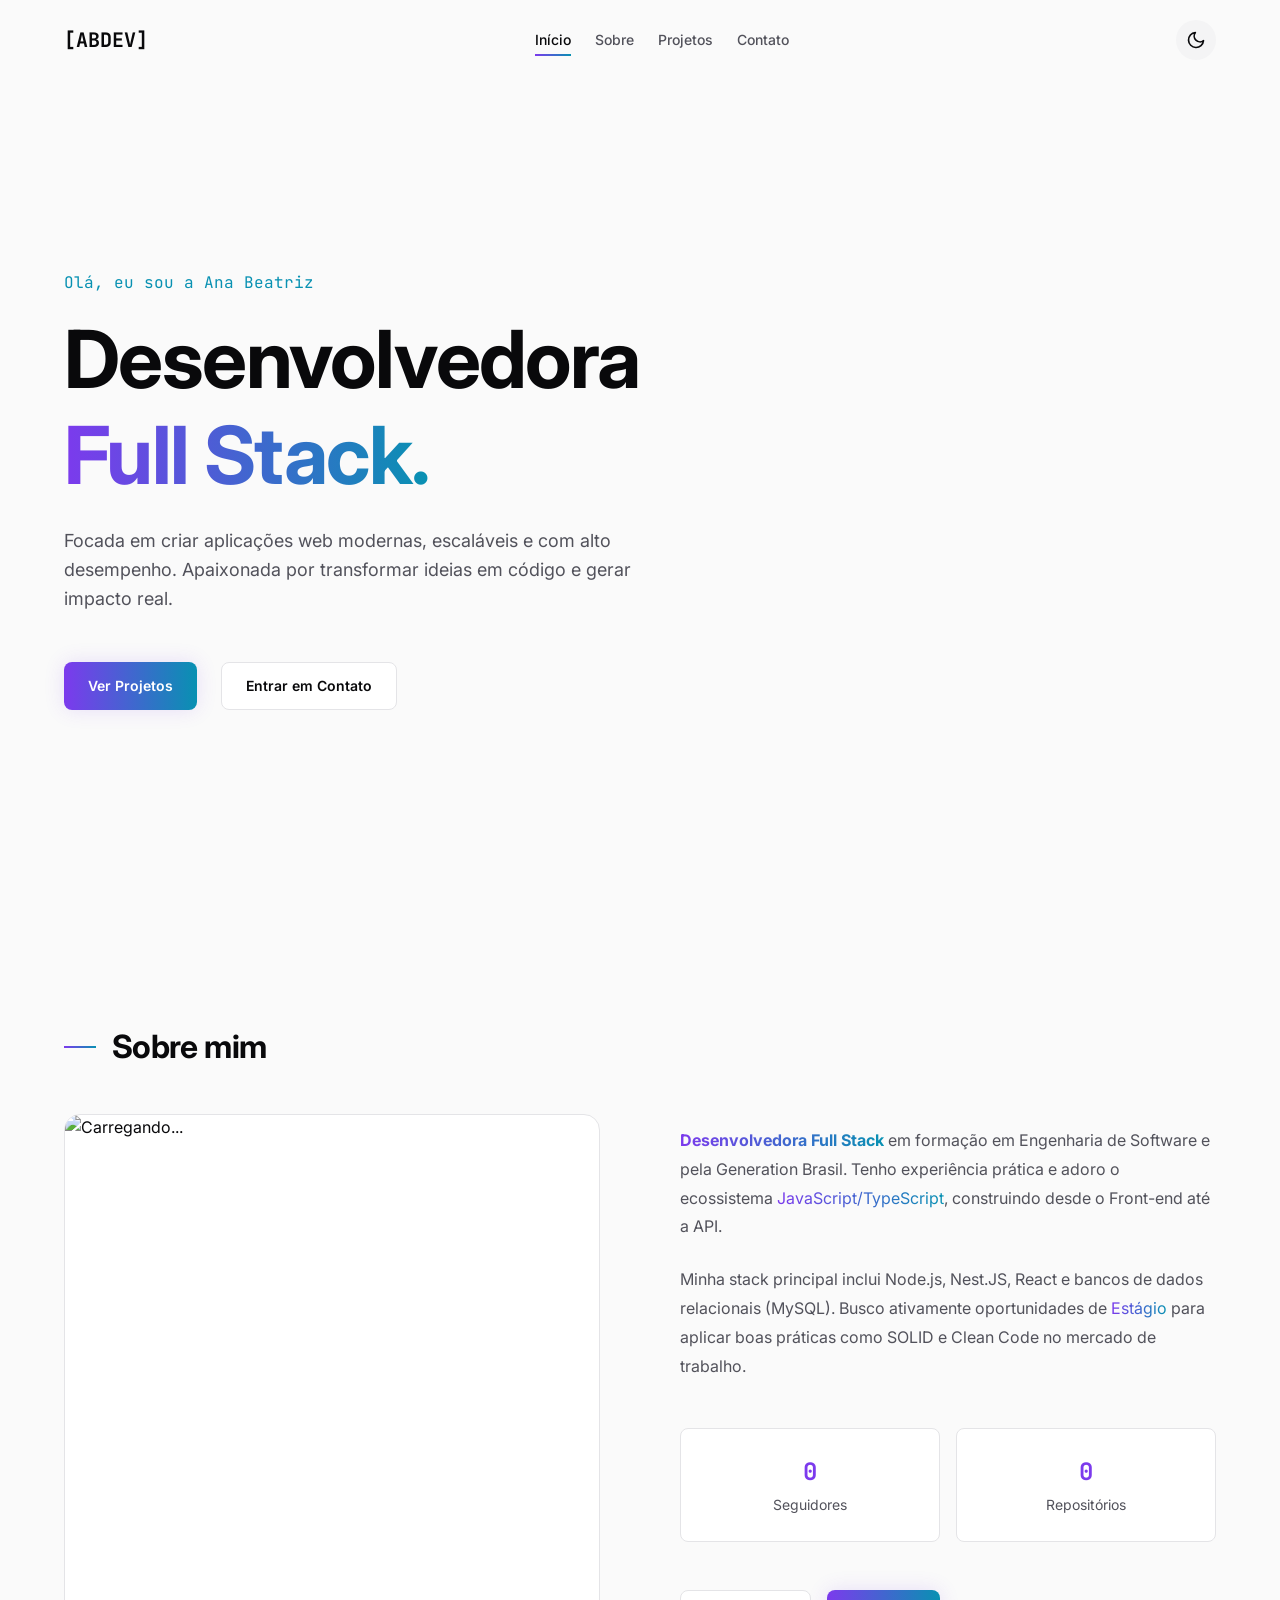
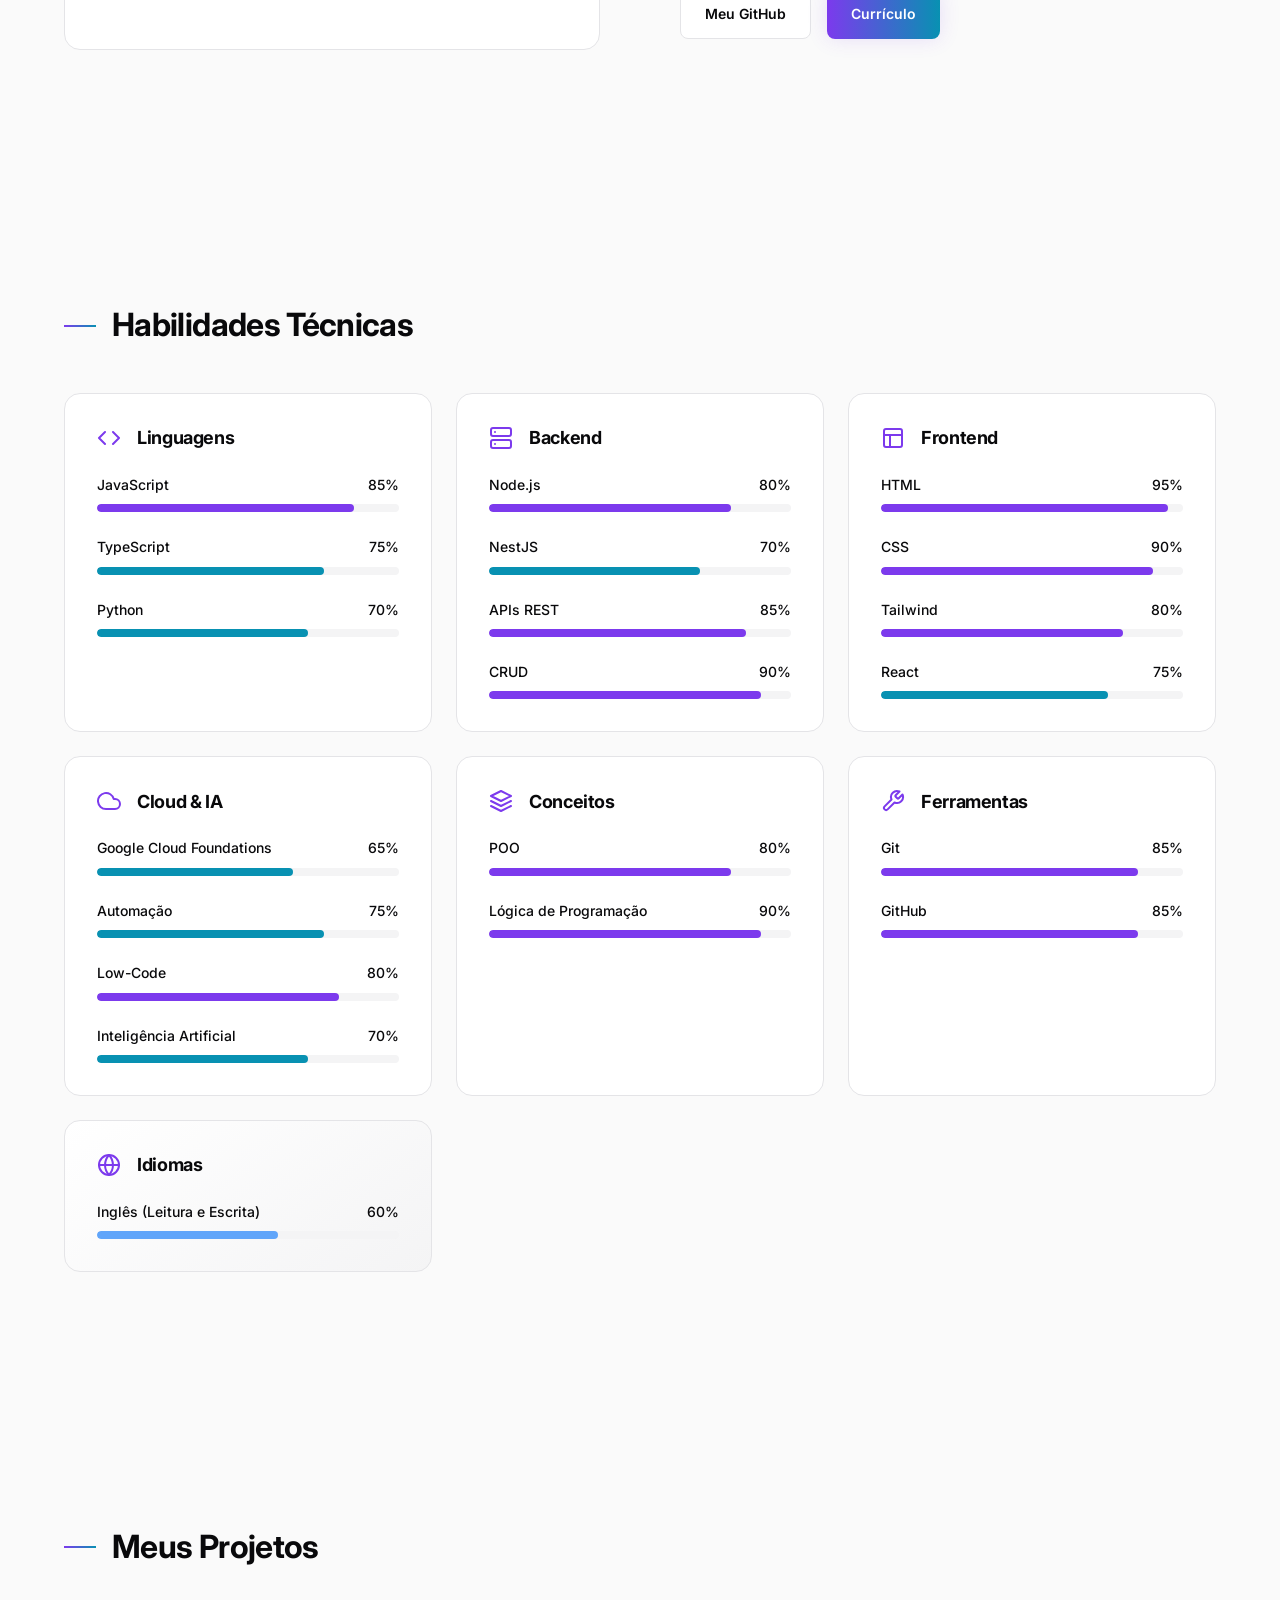
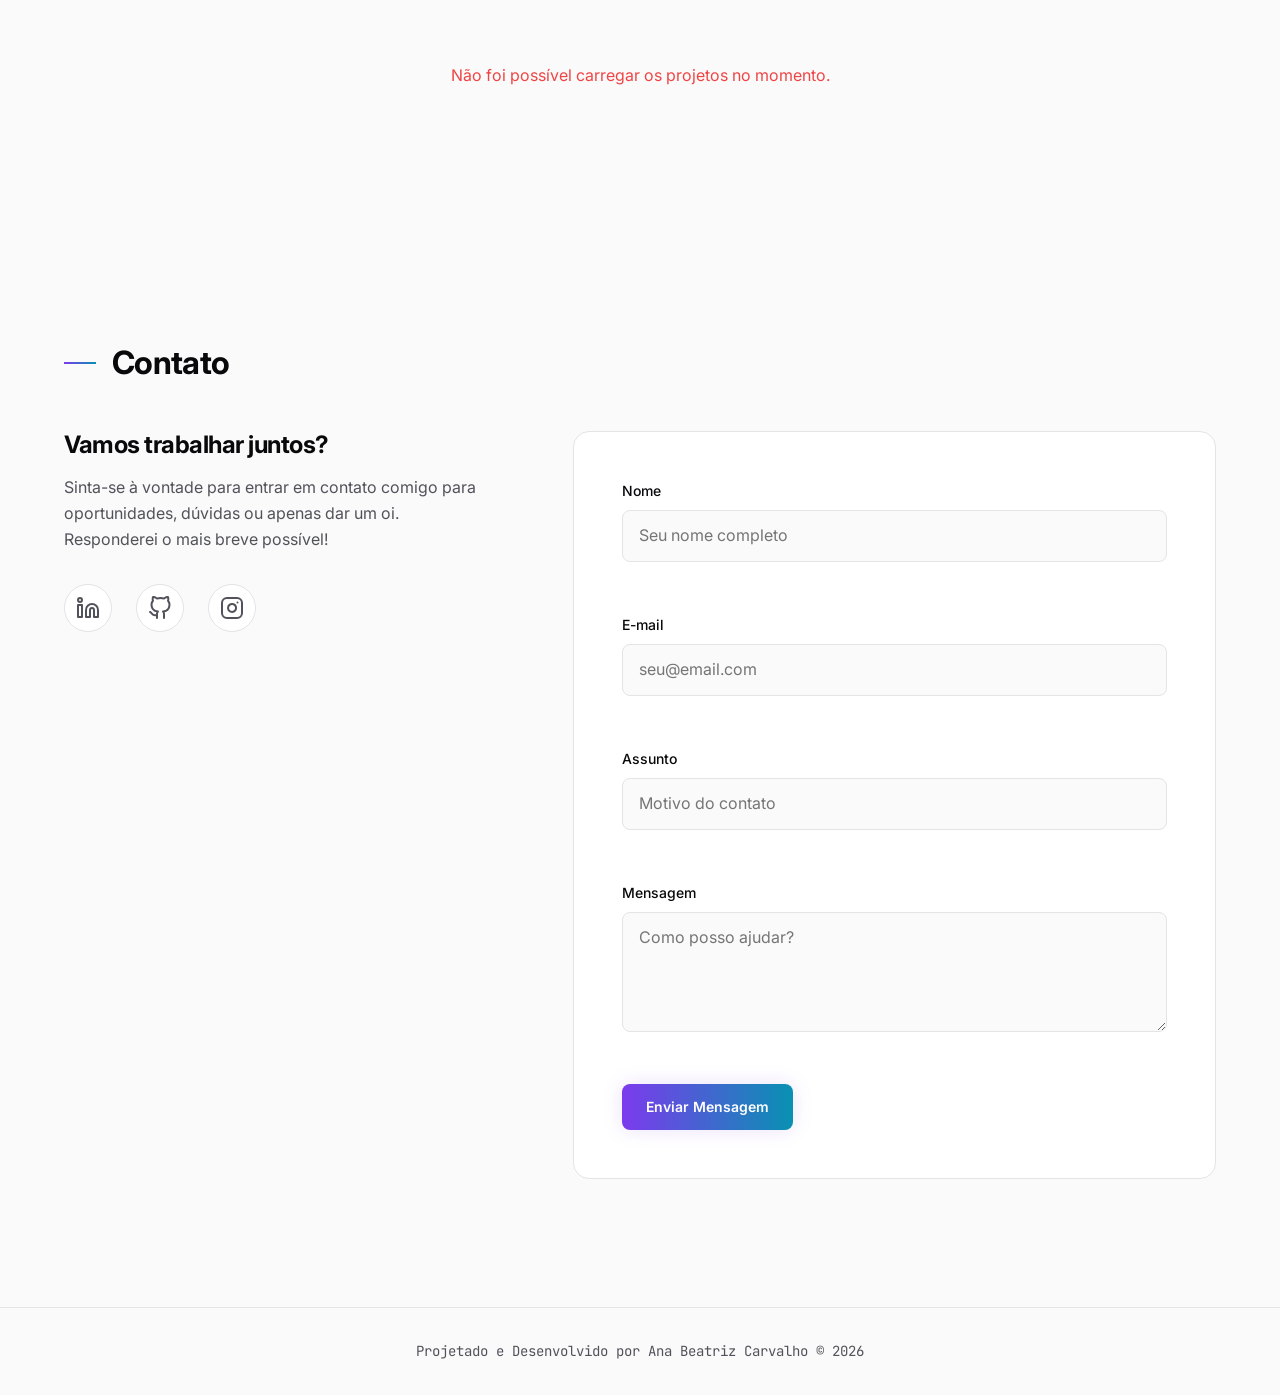
==== commit 3cec7731: "feat: adicionar barras de progresso nas skills e dots no carrossel" ====
--- a/index.html
+++ b/index.html
@@ -117,100 +117,199 @@
       </div>
     </section>
 
-    <!-- Seção Skills -->
+    <!-- Seção Skills com Barras de Progresso -->
     <section id="skills" class="section">
       <div class="container">
         <h2 class="section__title reveal">Habilidades Técnicas</h2>
         
         <div class="skills__grid reveal">
-          <!-- Card 1: Linguagens -->
+          <!-- Card: Linguagens -->
           <div class="skill-card">
             <div class="skill-card__header">
               <svg width="24" height="24" viewBox="0 0 24 24" fill="none" stroke="currentColor" stroke-width="2" stroke-linecap="round" stroke-linejoin="round" class="skill-card__icon"><polyline points="16 18 22 12 16 6"></polyline><polyline points="8 6 2 12 8 18"></polyline></svg>
               <h3 class="skill-card__title">Linguagens</h3>
             </div>
-            <div class="skill-card__tags">
-              <span class="skill-tag" aria-label="Linguagem JavaScript">JavaScript</span>
-              <span class="skill-tag" aria-label="Linguagem TypeScript">TypeScript</span>
-              <span class="skill-tag" aria-label="Linguagem Python">Python</span>
-            </div>
-          </div>
-
-          <!-- Card 2: Backend -->
+            <div class="skill-list">
+              <div class="skill-item">
+                <div class="skill-item__info"><span>JavaScript</span><span>85%</span></div>
+                <div class="skill-item__bar-container" role="progressbar" aria-valuenow="85" aria-valuemin="0" aria-valuemax="100">
+                  <div class="skill-item__bar-fill" data-progress="85" style="--bar-color: var(--accent-primary);"></div>
+                </div>
+              </div>
+              <div class="skill-item">
+                <div class="skill-item__info"><span>TypeScript</span><span>75%</span></div>
+                <div class="skill-item__bar-container" role="progressbar" aria-valuenow="75" aria-valuemin="0" aria-valuemax="100">
+                  <div class="skill-item__bar-fill" data-progress="75" style="--bar-color: var(--accent-secondary);"></div>
+                </div>
+              </div>
+              <div class="skill-item">
+                <div class="skill-item__info"><span>Python</span><span>70%</span></div>
+                <div class="skill-item__bar-container" role="progressbar" aria-valuenow="70" aria-valuemin="0" aria-valuemax="100">
+                  <div class="skill-item__bar-fill" data-progress="70" style="--bar-color: var(--accent-secondary);"></div>
+                </div>
+              </div>
+            </div>
+          </div>
+
+          <!-- Card: Backend -->
           <div class="skill-card">
             <div class="skill-card__header">
               <svg width="24" height="24" viewBox="0 0 24 24" fill="none" stroke="currentColor" stroke-width="2" stroke-linecap="round" stroke-linejoin="round" class="skill-card__icon"><rect x="2" y="2" width="20" height="8" rx="2" ry="2"></rect><rect x="2" y="14" width="20" height="8" rx="2" ry="2"></rect><line x1="6" y1="6" x2="6.01" y2="6"></line><line x1="6" y1="18" x2="6.01" y2="18"></line></svg>
               <h3 class="skill-card__title">Backend</h3>
             </div>
-            <div class="skill-card__tags">
-              <span class="skill-tag" aria-label="Node.js">Node.js</span>
-              <span class="skill-tag" aria-label="NestJS">NestJS</span>
-              <span class="skill-tag" aria-label="APIs REST">APIs REST</span>
-              <span class="skill-tag" aria-label="CRUD">CRUD</span>
-            </div>
-          </div>
-
-          <!-- Card 3: Frontend -->
+            <div class="skill-list">
+              <div class="skill-item">
+                <div class="skill-item__info"><span>Node.js</span><span>80%</span></div>
+                <div class="skill-item__bar-container" role="progressbar" aria-valuenow="80" aria-valuemin="0" aria-valuemax="100">
+                  <div class="skill-item__bar-fill" data-progress="80" style="--bar-color: var(--accent-primary);"></div>
+                </div>
+              </div>
+              <div class="skill-item">
+                <div class="skill-item__info"><span>NestJS</span><span>70%</span></div>
+                <div class="skill-item__bar-container" role="progressbar" aria-valuenow="70" aria-valuemin="0" aria-valuemax="100">
+                  <div class="skill-item__bar-fill" data-progress="70" style="--bar-color: var(--accent-secondary);"></div>
+                </div>
+              </div>
+              <div class="skill-item">
+                <div class="skill-item__info"><span>APIs REST</span><span>85%</span></div>
+                <div class="skill-item__bar-container" role="progressbar" aria-valuenow="85" aria-valuemin="0" aria-valuemax="100">
+                  <div class="skill-item__bar-fill" data-progress="85" style="--bar-color: var(--accent-primary);"></div>
+                </div>
+              </div>
+              <div class="skill-item">
+                <div class="skill-item__info"><span>CRUD</span><span>90%</span></div>
+                <div class="skill-item__bar-container" role="progressbar" aria-valuenow="90" aria-valuemin="0" aria-valuemax="100">
+                  <div class="skill-item__bar-fill" data-progress="90" style="--bar-color: var(--accent-primary);"></div>
+                </div>
+              </div>
+            </div>
+          </div>
+
+          <!-- Card: Frontend -->
           <div class="skill-card">
             <div class="skill-card__header">
               <svg width="24" height="24" viewBox="0 0 24 24" fill="none" stroke="currentColor" stroke-width="2" stroke-linecap="round" stroke-linejoin="round" class="skill-card__icon"><rect x="3" y="3" width="18" height="18" rx="2" ry="2"></rect><line x1="3" y1="9" x2="21" y2="9"></line><line x1="9" y1="21" x2="9" y2="9"></line></svg>
               <h3 class="skill-card__title">Frontend</h3>
             </div>
-            <div class="skill-card__tags">
-              <span class="skill-tag" aria-label="HTML">HTML</span>
-              <span class="skill-tag" aria-label="CSS">CSS</span>
-              <span class="skill-tag" aria-label="Tailwind CSS">Tailwind</span>
-              <span class="skill-tag" aria-label="React">React</span>
-            </div>
-          </div>
-
-          <!-- Card 4: Cloud & IA -->
+            <div class="skill-list">
+              <div class="skill-item">
+                <div class="skill-item__info"><span>HTML</span><span>95%</span></div>
+                <div class="skill-item__bar-container" role="progressbar" aria-valuenow="95" aria-valuemin="0" aria-valuemax="100">
+                  <div class="skill-item__bar-fill" data-progress="95" style="--bar-color: var(--accent-primary);"></div>
+                </div>
+              </div>
+              <div class="skill-item">
+                <div class="skill-item__info"><span>CSS</span><span>90%</span></div>
+                <div class="skill-item__bar-container" role="progressbar" aria-valuenow="90" aria-valuemin="0" aria-valuemax="100">
+                  <div class="skill-item__bar-fill" data-progress="90" style="--bar-color: var(--accent-primary);"></div>
+                </div>
+              </div>
+              <div class="skill-item">
+                <div class="skill-item__info"><span>Tailwind</span><span>80%</span></div>
+                <div class="skill-item__bar-container" role="progressbar" aria-valuenow="80" aria-valuemin="0" aria-valuemax="100">
+                  <div class="skill-item__bar-fill" data-progress="80" style="--bar-color: var(--accent-primary);"></div>
+                </div>
+              </div>
+              <div class="skill-item">
+                <div class="skill-item__info"><span>React</span><span>75%</span></div>
+                <div class="skill-item__bar-container" role="progressbar" aria-valuenow="75" aria-valuemin="0" aria-valuemax="100">
+                  <div class="skill-item__bar-fill" data-progress="75" style="--bar-color: var(--accent-secondary);"></div>
+                </div>
+              </div>
+            </div>
+          </div>
+
+          <!-- Card: Cloud & IA -->
           <div class="skill-card">
             <div class="skill-card__header">
               <svg width="24" height="24" viewBox="0 0 24 24" fill="none" stroke="currentColor" stroke-width="2" stroke-linecap="round" stroke-linejoin="round" class="skill-card__icon"><path d="M18 10h-1.26A8 8 0 1 0 9 20h9a5 5 0 0 0 0-10z"></path></svg>
               <h3 class="skill-card__title">Cloud & IA</h3>
             </div>
-            <div class="skill-card__tags">
-              <span class="skill-tag" aria-label="Google Cloud Foundations">Google Cloud Foundations</span>
-              <span class="skill-tag" aria-label="Automação">Automação</span>
-              <span class="skill-tag" aria-label="Low-Code">Low-Code</span>
-              <span class="skill-tag" aria-label="Inteligência Artificial">Inteligência Artificial</span>
-            </div>
-          </div>
-
-          <!-- Card 5: Conceitos -->
+            <div class="skill-list">
+              <div class="skill-item">
+                <div class="skill-item__info"><span>Google Cloud Foundations</span><span>65%</span></div>
+                <div class="skill-item__bar-container" role="progressbar" aria-valuenow="65" aria-valuemin="0" aria-valuemax="100">
+                  <div class="skill-item__bar-fill" data-progress="65" style="--bar-color: var(--accent-secondary);"></div>
+                </div>
+              </div>
+              <div class="skill-item">
+                <div class="skill-item__info"><span>Automação</span><span>75%</span></div>
+                <div class="skill-item__bar-container" role="progressbar" aria-valuenow="75" aria-valuemin="0" aria-valuemax="100">
+                  <div class="skill-item__bar-fill" data-progress="75" style="--bar-color: var(--accent-secondary);"></div>
+                </div>
+              </div>
+              <div class="skill-item">
+                <div class="skill-item__info"><span>Low-Code</span><span>80%</span></div>
+                <div class="skill-item__bar-container" role="progressbar" aria-valuenow="80" aria-valuemin="0" aria-valuemax="100">
+                  <div class="skill-item__bar-fill" data-progress="80" style="--bar-color: var(--accent-primary);"></div>
+                </div>
+              </div>
+              <div class="skill-item">
+                <div class="skill-item__info"><span>Inteligência Artificial</span><span>70%</span></div>
+                <div class="skill-item__bar-container" role="progressbar" aria-valuenow="70" aria-valuemin="0" aria-valuemax="100">
+                  <div class="skill-item__bar-fill" data-progress="70" style="--bar-color: var(--accent-secondary);"></div>
+                </div>
+              </div>
+            </div>
+          </div>
+
+          <!-- Card: Conceitos -->
           <div class="skill-card">
             <div class="skill-card__header">
               <svg width="24" height="24" viewBox="0 0 24 24" fill="none" stroke="currentColor" stroke-width="2" stroke-linecap="round" stroke-linejoin="round" class="skill-card__icon"><polygon points="12 2 2 7 12 12 22 7 12 2"></polygon><polyline points="2 17 12 22 22 17"></polyline><polyline points="2 12 12 17 22 12"></polyline></svg>
               <h3 class="skill-card__title">Conceitos</h3>
             </div>
-            <div class="skill-card__tags">
-              <span class="skill-tag" aria-label="Programação Orientada a Objetos">POO</span>
-              <span class="skill-tag" aria-label="Lógica de Programação">Lógica de Programação</span>
-            </div>
-          </div>
-
-          <!-- Card 6: Ferramentas -->
+            <div class="skill-list">
+              <div class="skill-item">
+                <div class="skill-item__info"><span>POO</span><span>80%</span></div>
+                <div class="skill-item__bar-container" role="progressbar" aria-valuenow="80" aria-valuemin="0" aria-valuemax="100">
+                  <div class="skill-item__bar-fill" data-progress="80" style="--bar-color: var(--accent-primary);"></div>
+                </div>
+              </div>
+              <div class="skill-item">
+                <div class="skill-item__info"><span>Lógica de Programação</span><span>90%</span></div>
+                <div class="skill-item__bar-container" role="progressbar" aria-valuenow="90" aria-valuemin="0" aria-valuemax="100">
+                  <div class="skill-item__bar-fill" data-progress="90" style="--bar-color: var(--accent-primary);"></div>
+                </div>
+              </div>
+            </div>
+          </div>
+
+          <!-- Card: Ferramentas -->
           <div class="skill-card">
             <div class="skill-card__header">
               <svg width="24" height="24" viewBox="0 0 24 24" fill="none" stroke="currentColor" stroke-width="2" stroke-linecap="round" stroke-linejoin="round" class="skill-card__icon"><path d="M14.7 6.3a1 1 0 0 0 0 1.4l1.6 1.6a1 1 0 0 0 1.4 0l3.77-3.77a6 6 0 0 1-7.94 7.94l-6.91 6.91a2.12 2.12 0 0 1-3-3l6.91-6.91a6 6 0 0 1 7.94-7.94l-3.76 3.76z"></path></svg>
               <h3 class="skill-card__title">Ferramentas</h3>
             </div>
-            <div class="skill-card__tags">
-              <span class="skill-tag" aria-label="Git">Git</span>
-              <span class="skill-tag" aria-label="GitHub">GitHub</span>
-            </div>
-          </div>
-
-          <!-- Card 7: Inglês -->
+            <div class="skill-list">
+              <div class="skill-item">
+                <div class="skill-item__info"><span>Git</span><span>85%</span></div>
+                <div class="skill-item__bar-container" role="progressbar" aria-valuenow="85" aria-valuemin="0" aria-valuemax="100">
+                  <div class="skill-item__bar-fill" data-progress="85" style="--bar-color: var(--accent-primary);"></div>
+                </div>
+              </div>
+              <div class="skill-item">
+                <div class="skill-item__info"><span>GitHub</span><span>85%</span></div>
+                <div class="skill-item__bar-container" role="progressbar" aria-valuenow="85" aria-valuemin="0" aria-valuemax="100">
+                  <div class="skill-item__bar-fill" data-progress="85" style="--bar-color: var(--accent-primary);"></div>
+                </div>
+              </div>
+            </div>
+          </div>
+
+          <!-- Card: Idiomas -->
           <div class="skill-card skill-card--special">
             <div class="skill-card__header">
               <svg width="24" height="24" viewBox="0 0 24 24" fill="none" stroke="currentColor" stroke-width="2" stroke-linecap="round" stroke-linejoin="round" class="skill-card__icon"><circle cx="12" cy="12" r="10"></circle><line x1="2" y1="12" x2="22" y2="12"></line><path d="M12 2a15.3 15.3 0 0 1 4 10 15.3 15.3 0 0 1-4 10 15.3 15.3 0 0 1-4-10 15.3 15.3 0 0 1 4-10z"></path></svg>
               <h3 class="skill-card__title">Idiomas</h3>
             </div>
-            <div class="skill-card__tags">
-              <span class="skill-tag skill-tag--highlight" aria-label="Inglês Intermediário">Inglês — Intermediário</span>
-              <span class="skill-tag skill-tag--text">Foco em leitura técnica e escrita</span>
+            <div class="skill-list">
+              <div class="skill-item">
+                <div class="skill-item__info"><span>Inglês (Leitura e Escrita)</span><span>60%</span></div>
+                <div class="skill-item__bar-container" role="progressbar" aria-valuenow="60" aria-valuemin="0" aria-valuemax="100">
+                  <div class="skill-item__bar-fill" data-progress="60" style="--bar-color: #60a5fa;"></div> <!-- Tom azul suave para intermediário menor -->
+                </div>
+              </div>
             </div>
           </div>
         </div>
@@ -306,6 +405,7 @@
 
   <!-- Scripts -->
   <script src="./js/carousel.js"></script>
+  <script src="./js/skills.js"></script>
   <script src="./js/filters.js"></script>
   <script src="./js/animations.js"></script>
   <script src="./js/main.js"></script>
--- a/css/style.css
+++ b/css/style.css
@@ -850,3 +850,68 @@
 .projects__grid {
   display: block; /* Desativa grid antigo para os carrosseis fluírem de cima para baixo */
 }
+
+/* =========================================
+   SKILLS PROGRESS BARS
+   ========================================= */
+.skill-list {
+  display: flex;
+  flex-direction: column;
+  gap: var(--space-md);
+}
+
+.skill-item:hover .skill-item__info {
+  color: var(--accent-primary);
+}
+
+.skill-item__info {
+  display: flex;
+  justify-content: space-between;
+  margin-bottom: var(--space-xs);
+  font-size: var(--text-sm);
+  font-weight: 500;
+  transition: color var(--transition-fast);
+}
+
+.skill-item__bar-container {
+  width: 100%;
+  height: 8px;
+  background: var(--bg-tertiary);
+  border-radius: var(--radius-full);
+  overflow: hidden;
+}
+
+.skill-item__bar-fill {
+  height: 100%;
+  width: 0; /* Começa em zero para animação */
+  background: var(--bar-color, var(--gradient-accent));
+  border-radius: var(--radius-full);
+  transition: width 1.5s cubic-bezier(0.4, 0, 0.2, 1);
+}
+
+/* =========================================
+   CAROUSEL DOTS
+   ========================================= */
+.carousel-dots {
+  display: flex;
+  justify-content: center;
+  gap: var(--space-xs);
+  margin-top: var(--space-md);
+}
+
+.carousel-dot {
+  width: 8px;
+  height: 8px;
+  border-radius: var(--radius-full);
+  background: var(--bg-tertiary);
+  cursor: pointer;
+  transition: var(--transition-fast);
+  border: none;
+  padding: 0;
+}
+
+.carousel-dot.active,
+.carousel-dot:hover {
+  background: var(--accent-primary);
+  transform: scale(1.2);
+}
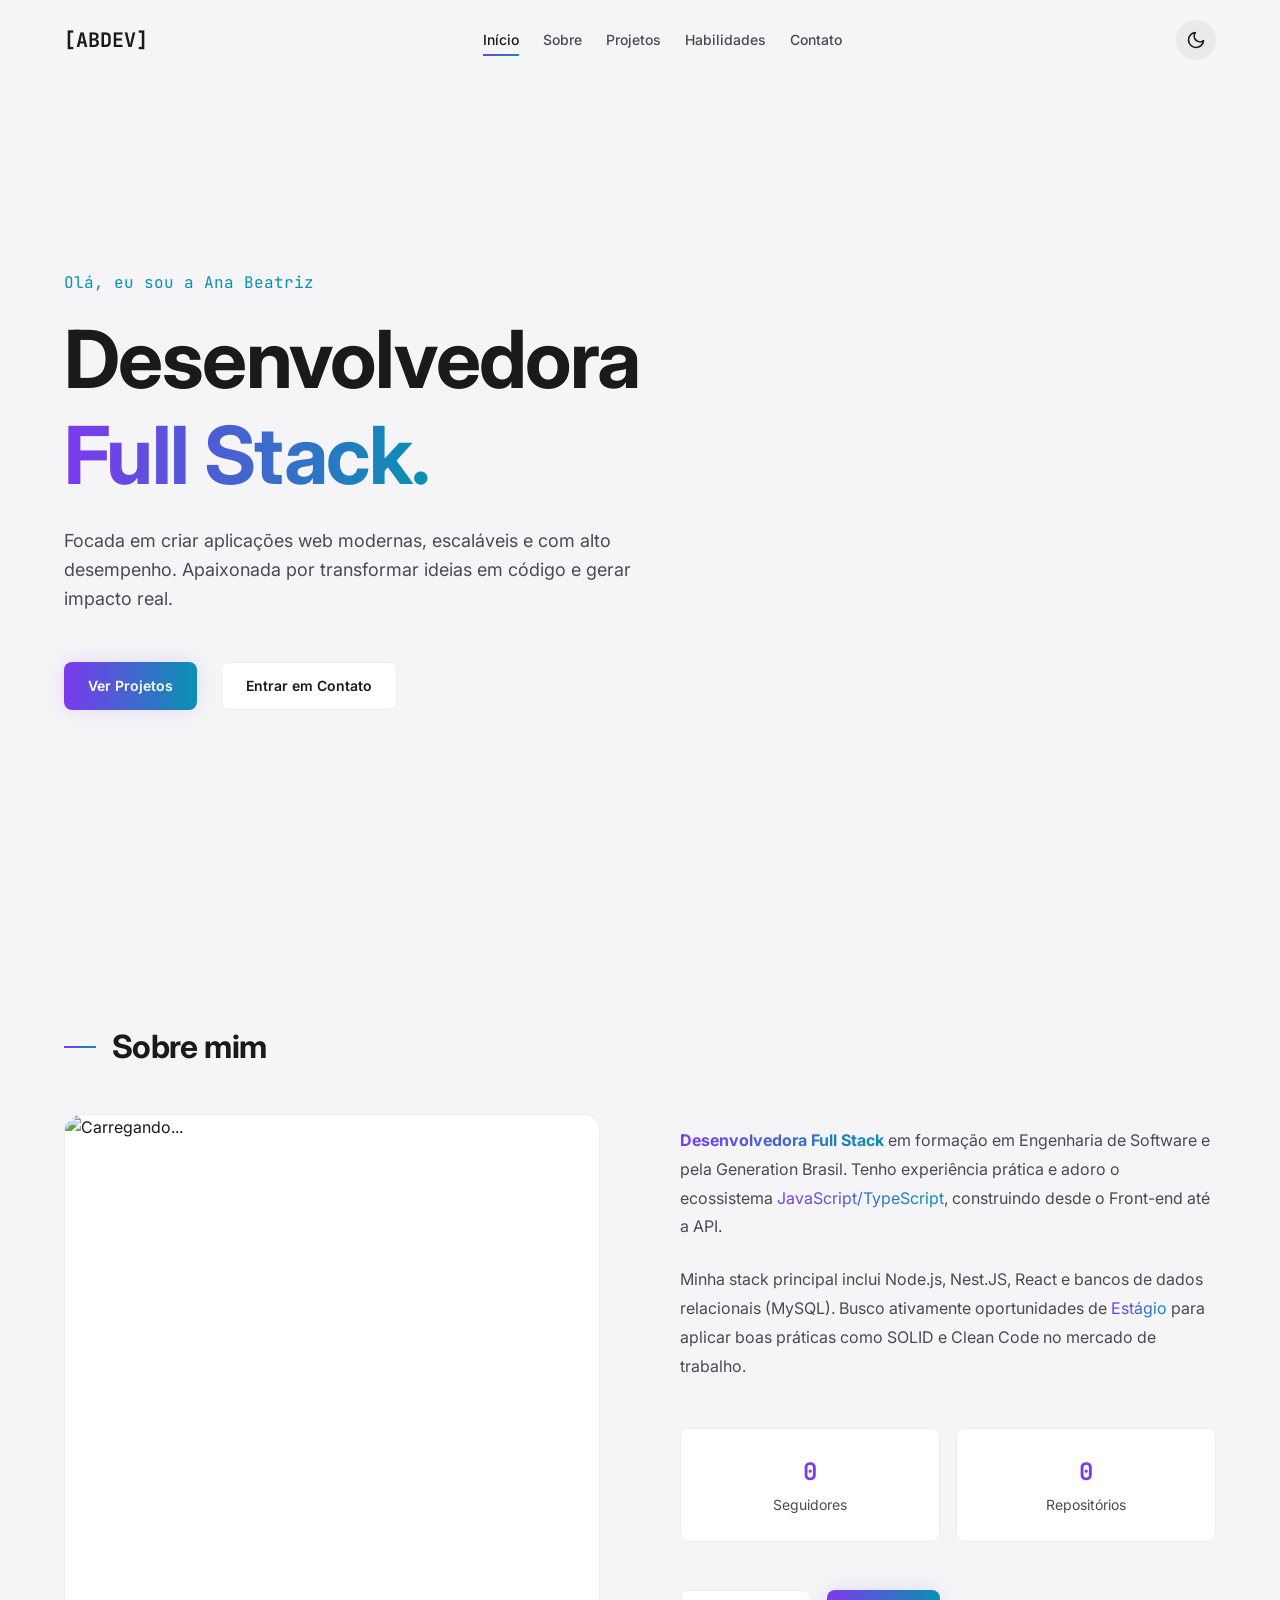
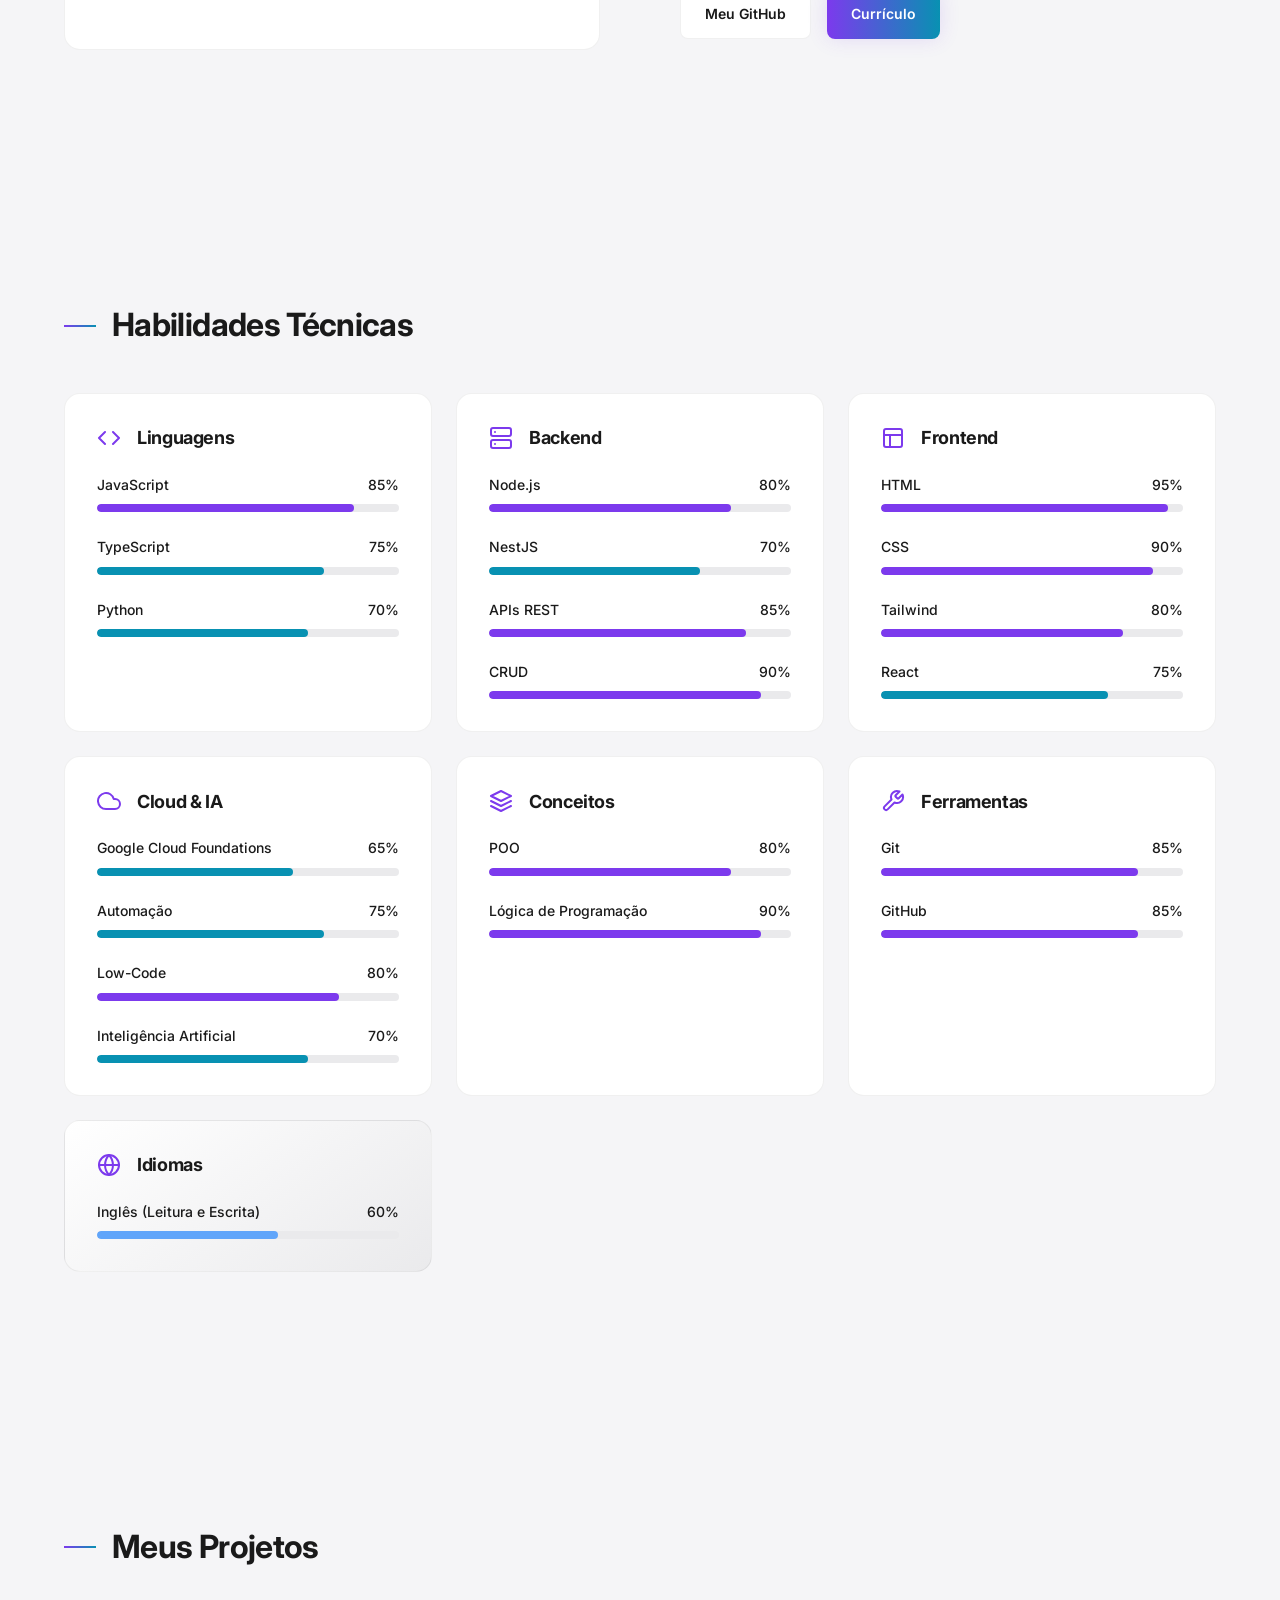
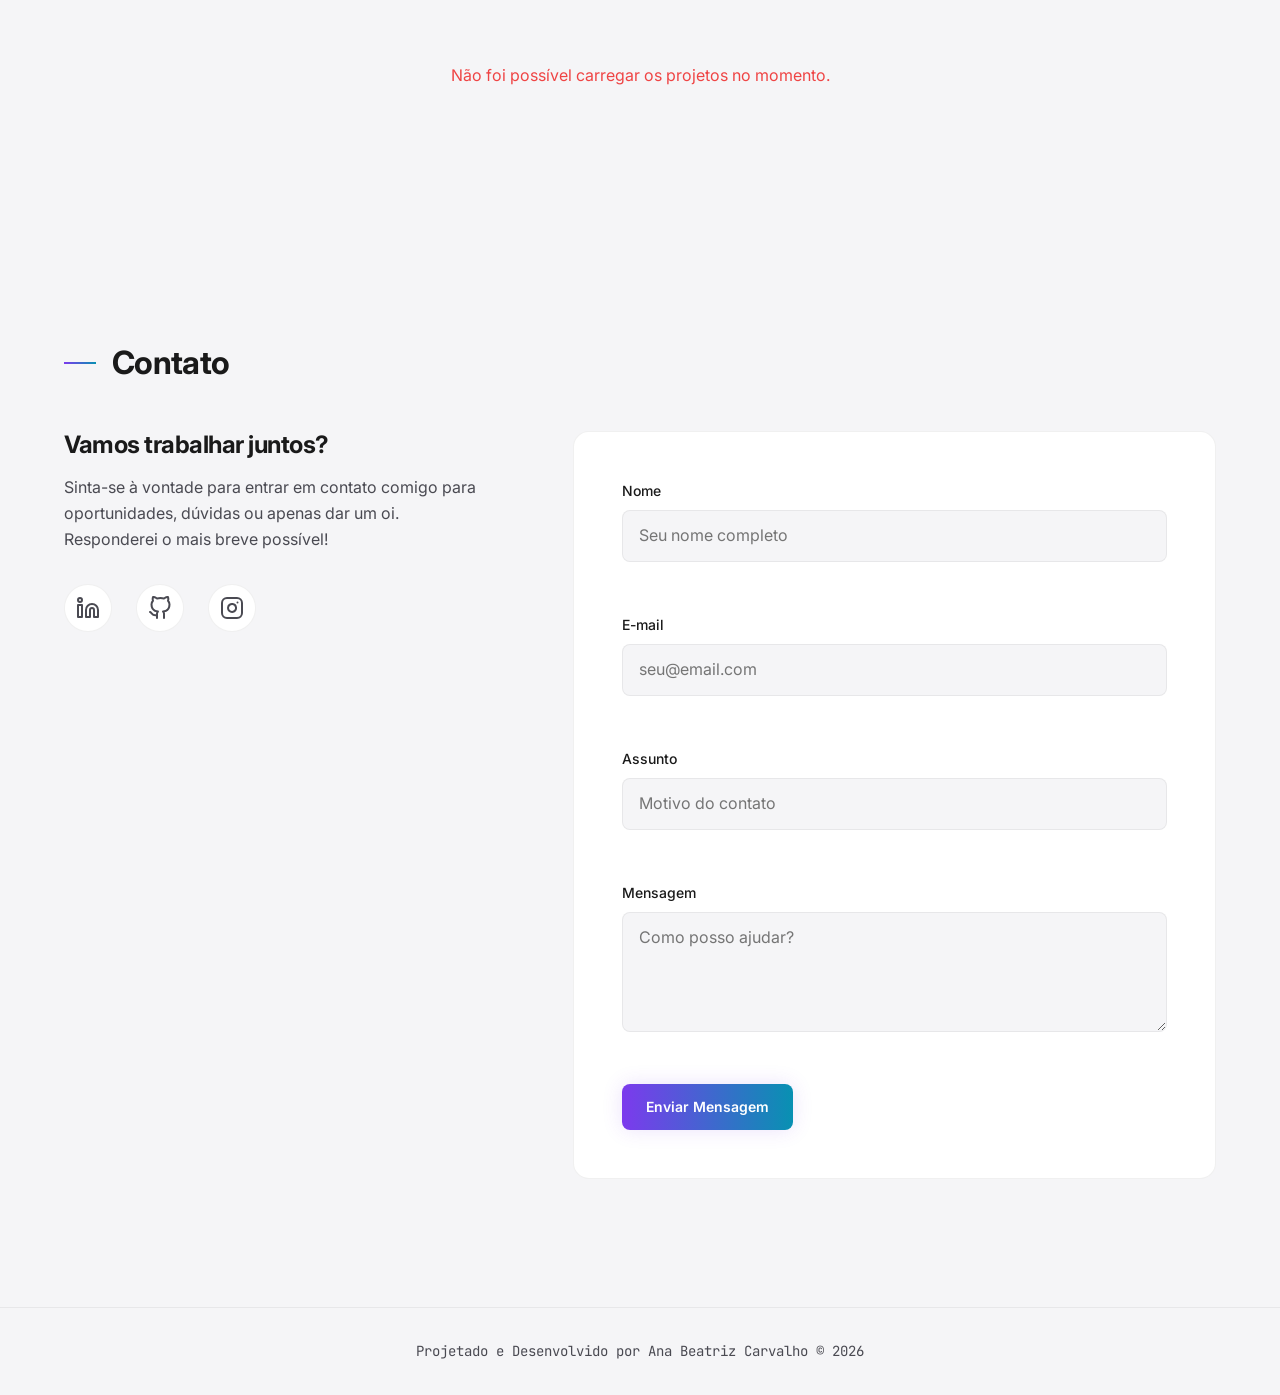
==== commit b4b73861: "feat: imagens nos projetos, refina modo light e pagina de sucesso" ====
--- a/index.html
+++ b/index.html
@@ -38,6 +38,7 @@
           <li><a href="#hero" class="nav__link active">Início</a></li>
           <li><a href="#about" class="nav__link">Sobre</a></li>
           <li><a href="#projects" class="nav__link">Projetos</a></li>
+          <li><a href="#skills" class="nav__link">Habilidades</a></li>
           <li><a href="#contact" class="nav__link">Contato</a></li>
         </ul>
       </nav>
--- a/css/variables.css
+++ b/css/variables.css
@@ -83,20 +83,20 @@
    Adicionada classe .light-mode dinamicamente
    ========================================= */
 :root.light-mode {
-  --bg-primary: #fafafa;
+  --bg-primary: #f5f5f7;
   --bg-secondary: #ffffff;
-  --bg-tertiary: #f4f4f5;
+  --bg-tertiary: #eaeaec;
   
-  --text-primary: #09090b;
-  --text-secondary: #52525b;
+  --text-primary: #1a1a1a;
+  --text-secondary: #4a4a52;
   
-  --border-color: #e4e4e7;
+  --border-color: rgba(0, 0, 0, 0.06);
   
   --accent-primary: #7c3aed;
   --accent-secondary: #0891b2;
   --accent-glow: rgba(124, 58, 237, 0.15);
   
-  --shadow-sm: 0 1px 2px 0 rgba(0, 0, 0, 0.05);
-  --shadow-md: 0 4px 6px -1px rgba(0, 0, 0, 0.1), 0 2px 4px -1px rgba(0, 0, 0, 0.06);
-  --shadow-lg: 0 10px 15px -3px rgba(0, 0, 0, 0.1), 0 4px 6px -2px rgba(0, 0, 0, 0.05);
+  --shadow-sm: 0 1px 3px rgba(0, 0, 0, 0.04);
+  --shadow-md: 0 4px 12px rgba(0, 0, 0, 0.05), 0 2px 4px rgba(0, 0, 0, 0.03);
+  --shadow-lg: 0 12px 24px -4px rgba(0, 0, 0, 0.08), 0 4px 8px -2px rgba(0, 0, 0, 0.04);
 }
--- a/css/style.css
+++ b/css/style.css
@@ -915,3 +915,52 @@
   background: var(--accent-primary);
   transform: scale(1.2);
 }
+
+/* =========================================
+   PROJECT CARD IMAGES
+   ========================================= */
+.project-card {
+  padding: 0; /* Remove padding original do card */
+  display: flex;
+  flex-direction: column;
+}
+
+.project-card__image {
+  width: 100%;
+  aspect-ratio: 16 / 9;
+  background-color: var(--bg-tertiary);
+  display: flex;
+  align-items: center;
+  justify-content: center;
+  overflow: hidden;
+  border-top-left-radius: var(--radius-lg);
+  border-top-right-radius: var(--radius-lg);
+  border-bottom: 1px solid var(--border-color);
+}
+
+.project-card__image img {
+  width: 100%;
+  height: 100%;
+  object-fit: cover;
+  transition: transform var(--transition-normal);
+}
+
+.project-card__placeholder {
+  width: 48px;
+  height: 48px;
+  color: var(--text-secondary);
+  opacity: 0.3;
+  transition: transform var(--transition-normal);
+}
+
+.project-card:hover .project-card__image img,
+.project-card:hover .project-card__placeholder {
+  transform: scale(1.05);
+}
+
+.project-card__content {
+  padding: var(--space-lg);
+  display: flex;
+  flex-direction: column;
+  flex-grow: 1;
+}
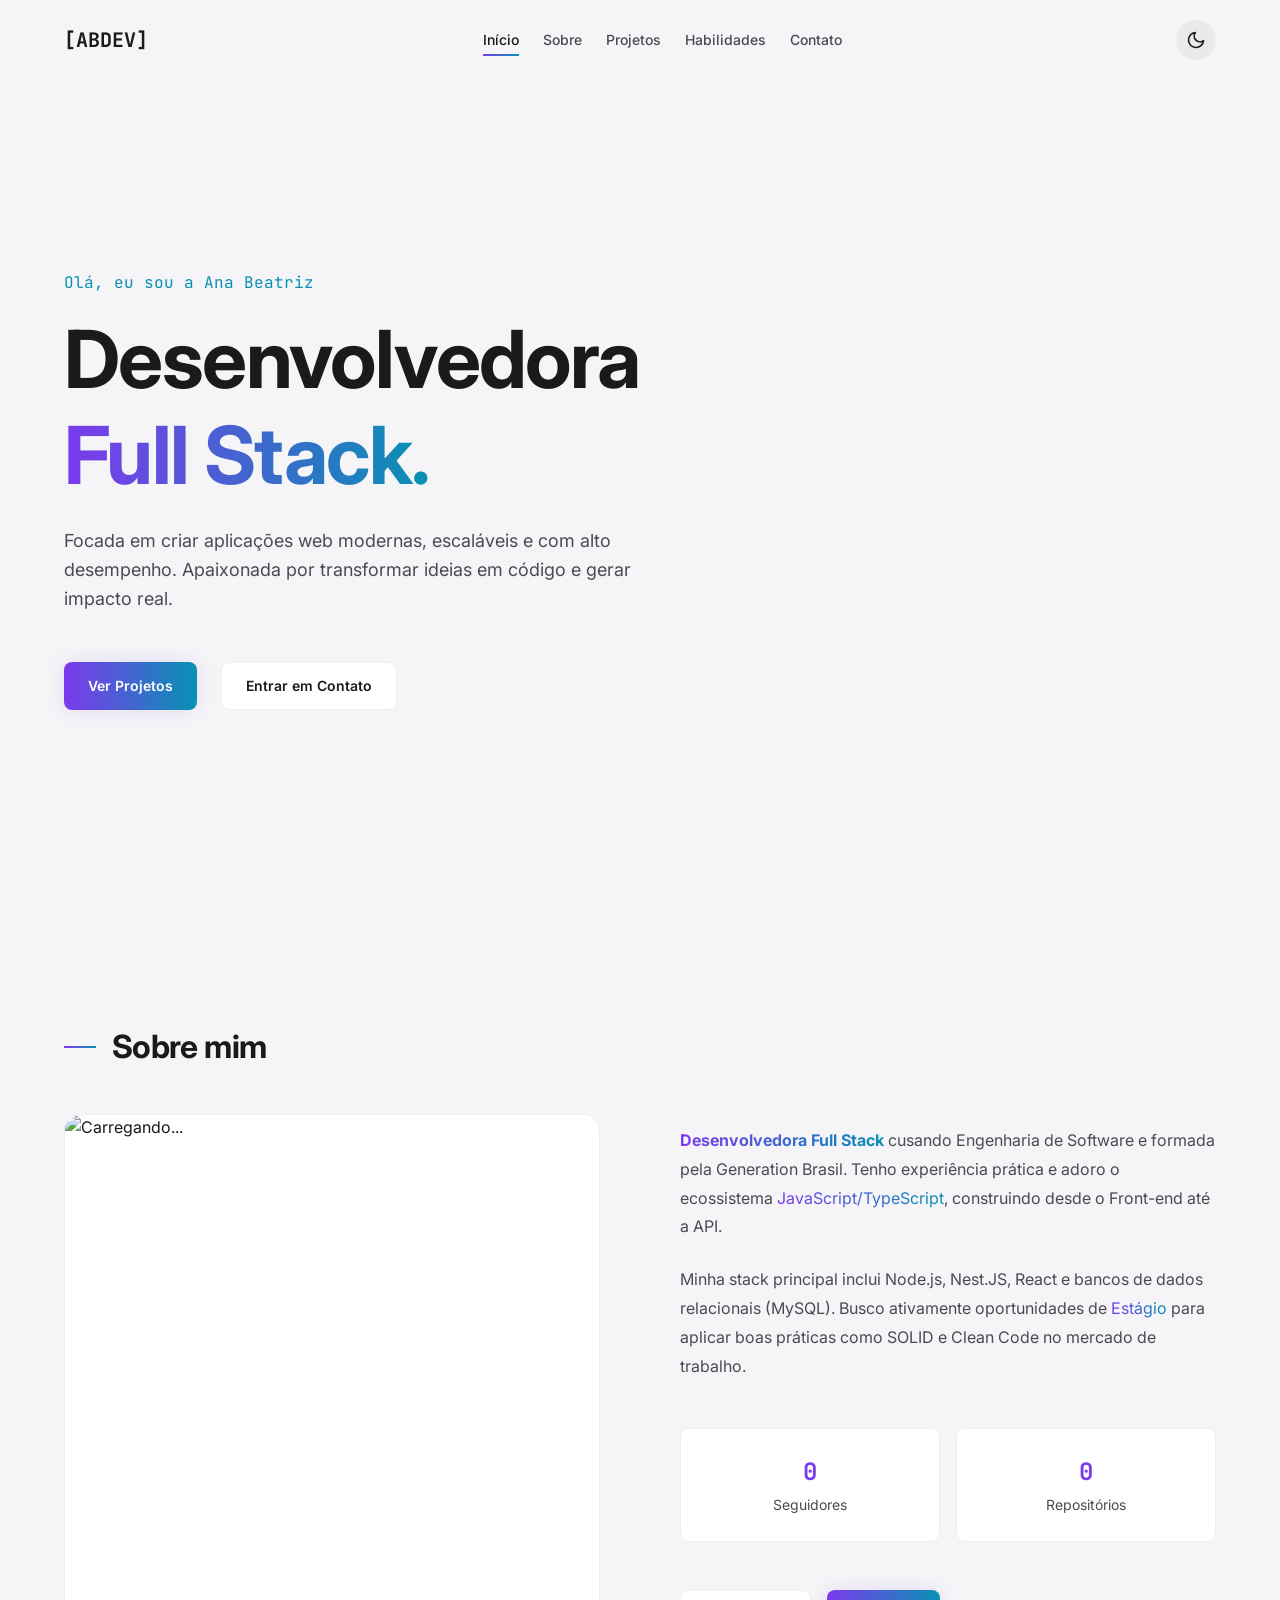
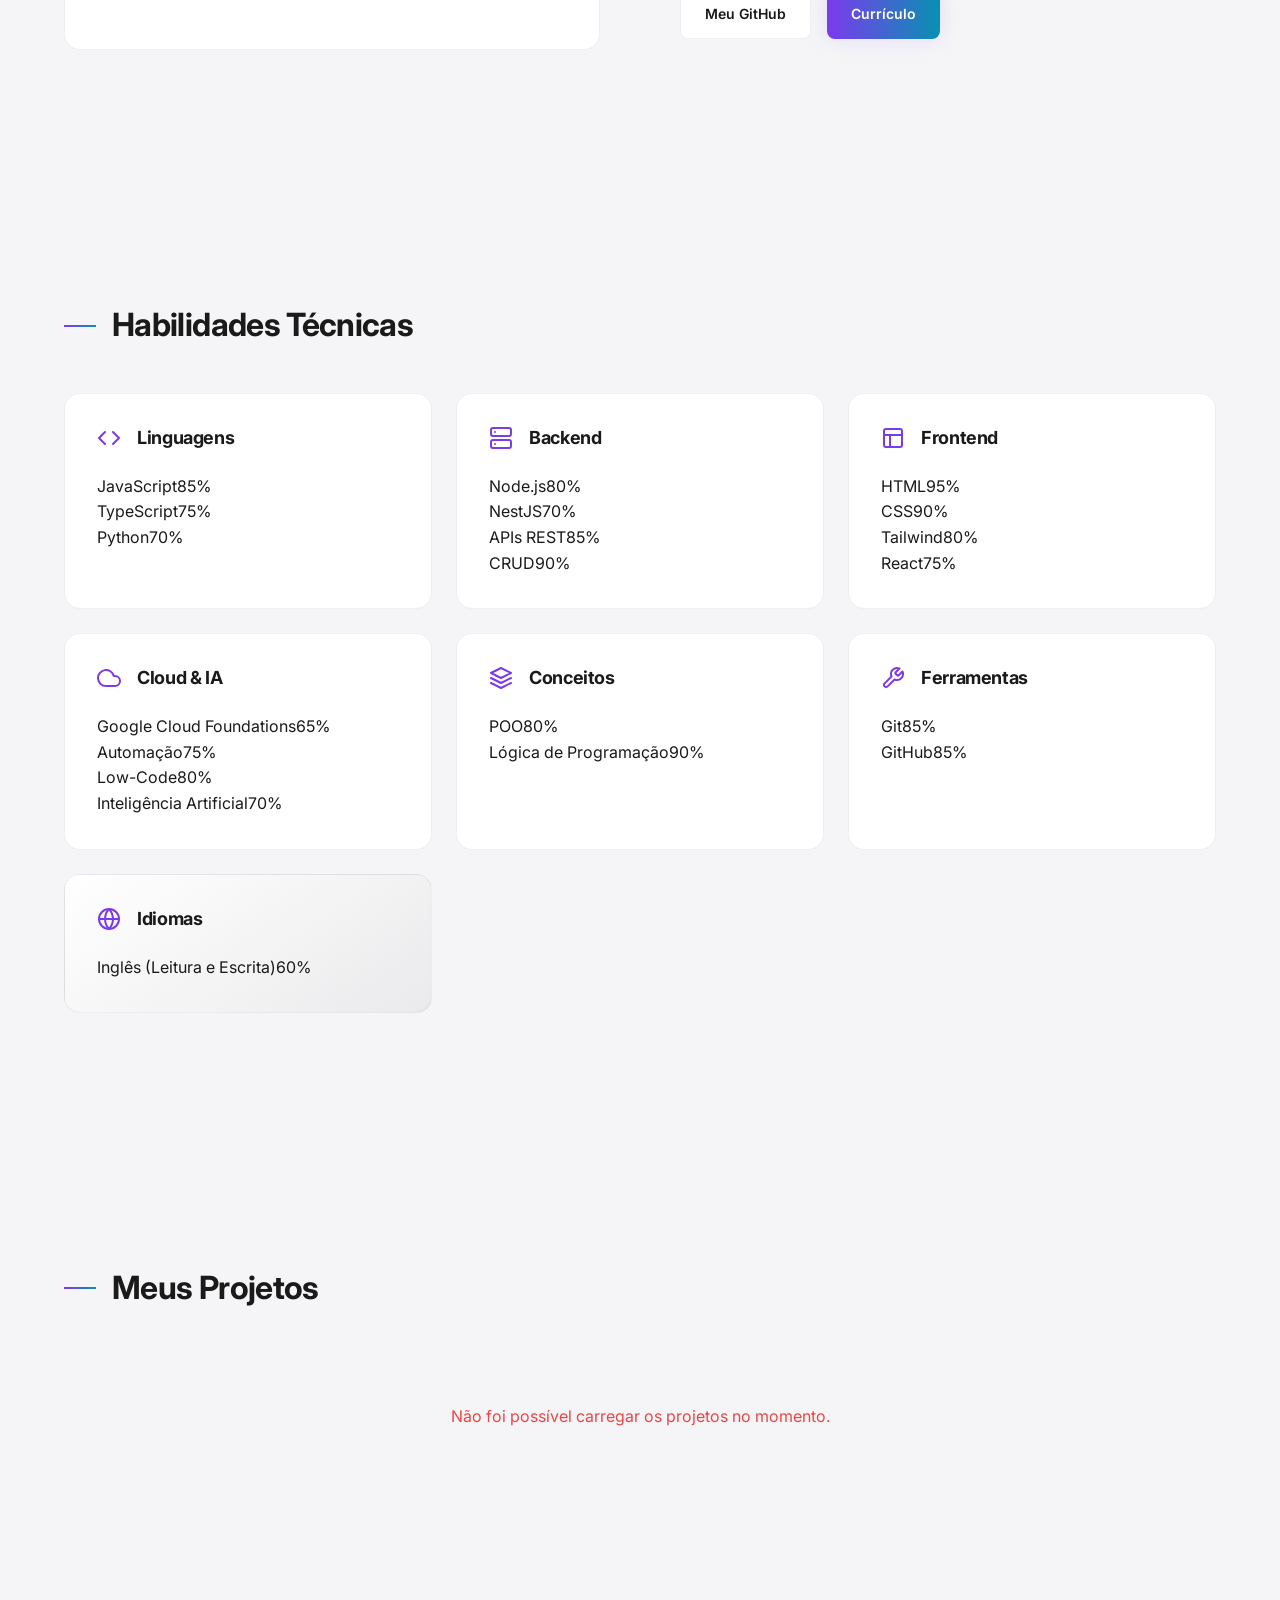
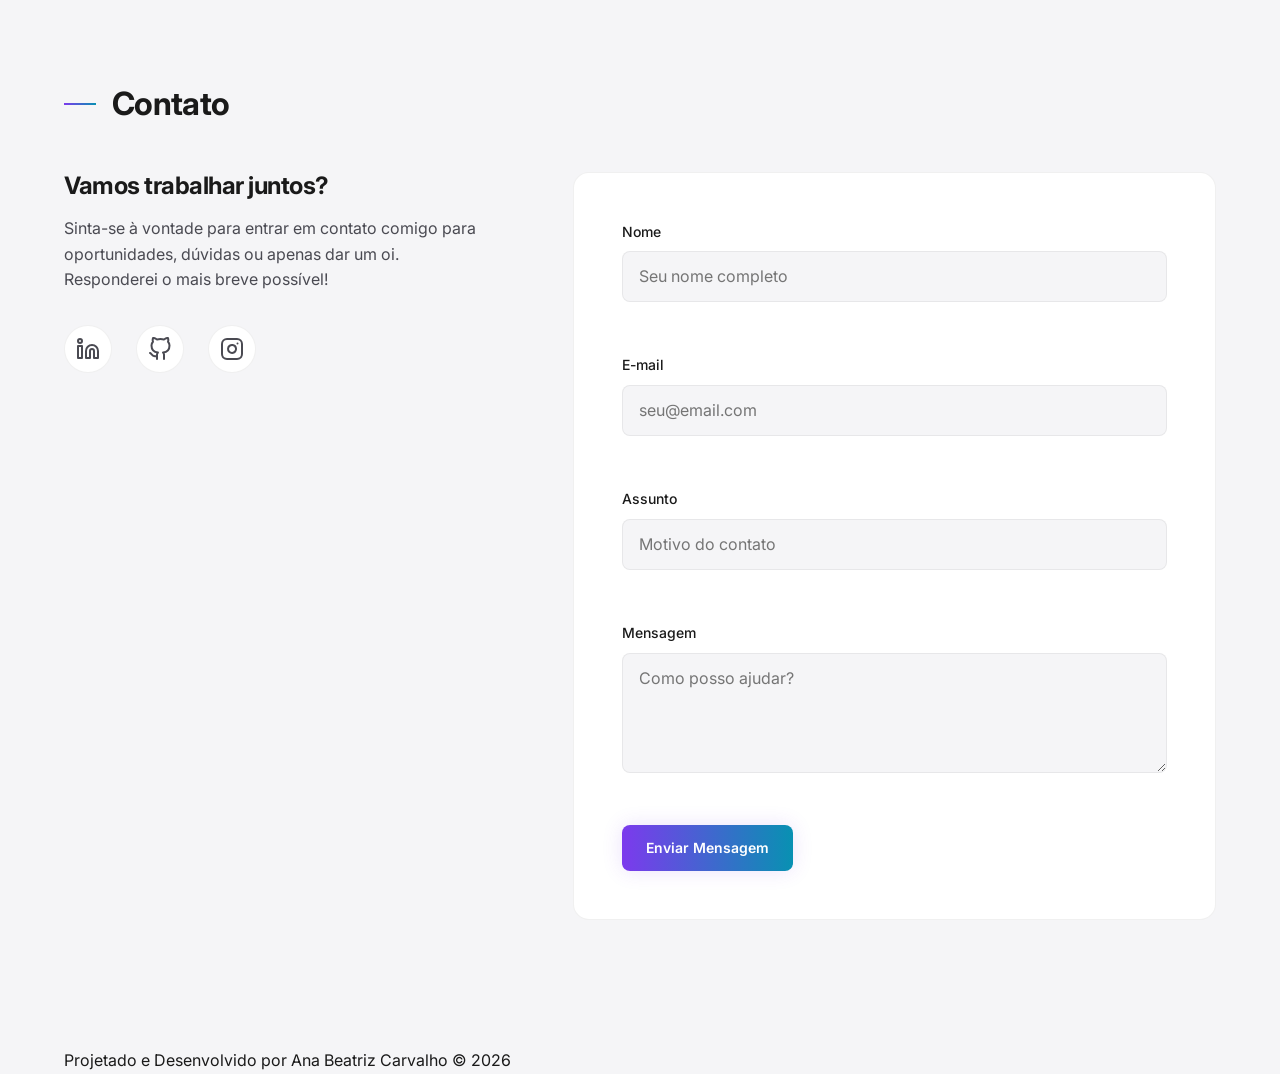
==== commit 9008f29f: "Ajustes pontuais no codigo" ====
--- a/index.html
+++ b/index.html
@@ -26,34 +26,34 @@
 </head>
 <body>
   <!-- Indicador de progresso de leitura -->
-  <div class="scroll-progress" id="scroll-progress"></div>
+  <div class="progresso-rolagem" id="progresso-rolagem"></div>
 
   <!-- Cabeçalho -->
-  <header class="header">
-    <div class="container header__inner">
-      <a href="#" class="header__logo">[ABDEV]</a>
+  <header class="cabecalho">
+    <div class="conteiner cabecalho__interno">
+      <a href="#" class="cabecalho__logo">[ABDEV]</a>
       
-      <nav class="header__nav">
-        <ul class="nav__list">
-          <li><a href="#hero" class="nav__link active">Início</a></li>
-          <li><a href="#about" class="nav__link">Sobre</a></li>
-          <li><a href="#projects" class="nav__link">Projetos</a></li>
-          <li><a href="#skills" class="nav__link">Habilidades</a></li>
-          <li><a href="#contact" class="nav__link">Contato</a></li>
+      <nav class="cabecalho__navegacao">
+        <ul class="navegacao__lista">
+          <li><a href="#hero" class="navegacao__link ativo">Início</a></li>
+          <li><a href="#sobre" class="navegacao__link">Sobre</a></li>
+          <li><a href="#projetos" class="navegacao__link">Projetos</a></li>
+          <li><a href="#habilidades" class="navegacao__link">Habilidades</a></li>
+          <li><a href="#contato" class="navegacao__link">Contato</a></li>
         </ul>
       </nav>
 
       <div style="display:flex; align-items:center; gap: 1rem;">
         <!-- Botão Toggle Theme -->
-        <button id="theme-toggle" class="theme-toggle" aria-label="Alternar Tema Escuro/Claro">
-          <span id="theme-icon">
+        <button id="alternador-tema" class="alternador-tema" aria-label="Alternar Tema Escuro/Claro">
+          <span id="icone-tema">
             <!-- SVG de Lua por padrão, gerenciado pelo theme.js -->
             <svg xmlns="http://www.w3.org/2000/svg" width="20" height="20" viewBox="0 0 24 24" fill="none" stroke="currentColor" stroke-width="2" stroke-linecap="round" stroke-linejoin="round"><path d="M21 12.79A9 9 0 1 1 11.21 3 7 7 0 0 0 21 12.79z"></path></svg>
           </span>
         </button>
 
         <!-- Botão Menu Mobile -->
-        <div class="menu-toggle" aria-label="Abrir Menu">
+        <div class="alternador-menu" aria-label="Abrir Menu">
           <span></span>
           <span></span>
           <span></span>
@@ -64,54 +64,54 @@
 
   <main>
     <!-- Seção Hero -->
-    <section id="hero" class="hero reveal">
-      <div class="container">
-        <div class="hero__content">
-          <span class="hero__greeting">Olá, eu sou a Ana Beatriz</span>
-          <h1 class="hero__title">Desenvolvedora <br> <span class="text-gradient">Full Stack.</span></h1>
-          <p class="hero__subtitle">Focada em criar aplicações web modernas, escaláveis e com alto desempenho. Apaixonada por transformar ideias em código e gerar impacto real.</p>
+    <section id="hero" class="hero revelar">
+      <div class="conteiner">
+        <div class="hero__conteudo">
+          <span class="hero__saudacao">Olá, eu sou a Ana Beatriz</span>
+          <h1 class="hero__titulo">Desenvolvedora <br> <span class="texto-gradiente">Full Stack.</span></h1>
+          <p class="hero__subtitulo">Focada em criar aplicações web modernas, escaláveis e com alto desempenho. Apaixonada por transformar ideias em código e gerar impacto real.</p>
           
-          <div class="hero__actions">
-            <a href="#projects" class="btn btn--primary">Ver Projetos</a>
-            <a href="#contact" class="btn btn--outline">Entrar em Contato</a>
+          <div class="hero__acoes">
+            <a href="#projetos" class="botao botao--primario">Ver Projetos</a>
+            <a href="#contato" class="botao botao--contorno">Entrar em Contato</a>
           </div>
         </div>
       </div>
     </section>
 
     <!-- Seção Sobre -->
-    <section id="about" class="section">
-      <div class="container">
-        <h2 class="section__title reveal">Sobre mim</h2>
+    <section id="sobre" class="secao">
+      <div class="conteiner">
+        <h2 class="secao__titulo revelar">Sobre mim</h2>
         
-        <div class="about__grid">
-          <div class="about__image-wrapper reveal">
-            <img id="about-image" src="" alt="Carregando..." class="about__image" />
+        <div class="sobre__grid">
+          <div class="sobre__imagem-wrapper revelar">
+            <img id="sobre-imagem" src="" alt="Carregando..." class="sobre__imagem" />
           </div>
           
-          <div class="about__content reveal">
-            <p class="about__text">
-              <strong class="text-gradient">Desenvolvedora Full Stack</strong> em formação em Engenharia de Software e pela Generation Brasil.
-              Tenho experiência prática e adoro o ecossistema <span class="text-gradient">JavaScript/TypeScript</span>, construindo desde o Front-end até a API.
+          <div class="sobre__conteudo revelar">
+            <p class="sobre__texto">
+              <strong class="texto-gradiente">Desenvolvedora Full Stack</strong> cusando Engenharia de Software e formada pela Generation Brasil.
+              Tenho experiência prática e adoro o ecossistema <span class="texto-gradiente">JavaScript/TypeScript</span>, construindo desde o Front-end até a API.
             </p>
-            <p class="about__text">
-              Minha stack principal inclui Node.js, Nest.JS, React e bancos de dados relacionais (MySQL). Busco ativamente oportunidades de <span class="text-gradient">Estágio</span> para aplicar boas práticas como SOLID e Clean Code no mercado de trabalho.
+            <p class="sobre__texto">
+              Minha stack principal inclui Node.js, Nest.JS, React e bancos de dados relacionais (MySQL). Busco ativamente oportunidades de <span class="texto-gradiente">Estágio</span> para aplicar boas práticas como SOLID e Clean Code no mercado de trabalho.
             </p>
             
-            <div class="about__stats">
-              <div class="stat-card">
-                <span class="stat-card__number" id="stat-followers">0</span>
-                <span class="stat-card__label">Seguidores</span>
-              </div>
-              <div class="stat-card">
-                <span class="stat-card__number" id="stat-repos">0</span>
-                <span class="stat-card__label">Repositórios</span>
+            <div class="sobre__estatisticas">
+              <div class="card-estatistica">
+                <span class="card-estatistica__numero" id="estat-seguidores">0</span>
+                <span class="card-estatistica__legenda">Seguidores</span>
+              </div>
+              <div class="card-estatistica">
+                <span class="card-estatistica__numero" id="estat-repos">0</span>
+                <span class="card-estatistica__legenda">Repositórios</span>
               </div>
             </div>
             
-            <div class="about__actions">
-              <a href="#" id="btn-github" target="_blank" class="btn btn--outline">Meu GitHub</a>
-              <a href="https://drive.google.com/file/d/1CPqjXyPpQRhi2z3nw2AUQF9sYKmwz53d/view" target="_blank" class="btn btn--primary">Currículo</a>
+            <div class="sobre__acoes">
+              <a href="#" id="botao-github" target="_blank" class="botao botao--contorno">Meu GitHub</a>
+              <a href="https://drive.google.com/file/d/11NdG6frdnxFVv_dc6f4Pd6iLjh2FQCkm/view?usp=sharing" target="_blank" class="botao botao--primario">Currículo</a>
             </div>
           </div>
         </div>
@@ -119,196 +119,196 @@
     </section>
 
     <!-- Seção Skills com Barras de Progresso -->
-    <section id="skills" class="section">
-      <div class="container">
-        <h2 class="section__title reveal">Habilidades Técnicas</h2>
+    <section id="habilidades" class="secao">
+      <div class="conteiner">
+        <h2 class="secao__titulo revelar">Habilidades Técnicas</h2>
         
-        <div class="skills__grid reveal">
+        <div class="habilidades__grid revelar">
           <!-- Card: Linguagens -->
-          <div class="skill-card">
-            <div class="skill-card__header">
-              <svg width="24" height="24" viewBox="0 0 24 24" fill="none" stroke="currentColor" stroke-width="2" stroke-linecap="round" stroke-linejoin="round" class="skill-card__icon"><polyline points="16 18 22 12 16 6"></polyline><polyline points="8 6 2 12 8 18"></polyline></svg>
-              <h3 class="skill-card__title">Linguagens</h3>
-            </div>
-            <div class="skill-list">
-              <div class="skill-item">
-                <div class="skill-item__info"><span>JavaScript</span><span>85%</span></div>
-                <div class="skill-item__bar-container" role="progressbar" aria-valuenow="85" aria-valuemin="0" aria-valuemax="100">
-                  <div class="skill-item__bar-fill" data-progress="85" style="--bar-color: var(--accent-primary);"></div>
-                </div>
-              </div>
-              <div class="skill-item">
-                <div class="skill-item__info"><span>TypeScript</span><span>75%</span></div>
-                <div class="skill-item__bar-container" role="progressbar" aria-valuenow="75" aria-valuemin="0" aria-valuemax="100">
-                  <div class="skill-item__bar-fill" data-progress="75" style="--bar-color: var(--accent-secondary);"></div>
-                </div>
-              </div>
-              <div class="skill-item">
-                <div class="skill-item__info"><span>Python</span><span>70%</span></div>
-                <div class="skill-item__bar-container" role="progressbar" aria-valuenow="70" aria-valuemin="0" aria-valuemax="100">
-                  <div class="skill-item__bar-fill" data-progress="70" style="--bar-color: var(--accent-secondary);"></div>
+          <div class="card-habilidade">
+            <div class="card-habilidade__cabecalho">
+              <svg width="24" height="24" viewBox="0 0 24 24" fill="none" stroke="currentColor" stroke-width="2" stroke-linecap="round" stroke-linejoin="round" class="card-habilidade__icone"><polyline points="16 18 22 12 16 6"></polyline><polyline points="8 6 2 12 8 18"></polyline></svg>
+              <h3 class="card-habilidade__titulo">Linguagens</h3>
+            </div>
+            <div class="lista-habilidades">
+              <div class="item-habilidade">
+                <div class="item-habilidade__info"><span>JavaScript</span><span>85%</span></div>
+                <div class="item-habilidade__barra-container" role="progressbar" aria-valuenow="85" aria-valuemin="0" aria-valuemax="100">
+                  <div class="item-habilidade__barra-preenchimento" data-progress="85" style="--bar-color: var(--accent-primary);"></div>
+                </div>
+              </div>
+              <div class="item-habilidade">
+                <div class="item-habilidade__info"><span>TypeScript</span><span>75%</span></div>
+                <div class="item-habilidade__barra-container" role="progressbar" aria-valuenow="75" aria-valuemin="0" aria-valuemax="100">
+                  <div class="item-habilidade__barra-preenchimento" data-progress="75" style="--bar-color: var(--accent-secondary);"></div>
+                </div>
+              </div>
+              <div class="item-habilidade">
+                <div class="item-habilidade__info"><span>Python</span><span>70%</span></div>
+                <div class="item-habilidade__barra-container" role="progressbar" aria-valuenow="70" aria-valuemin="0" aria-valuemax="100">
+                  <div class="item-habilidade__barra-preenchimento" data-progress="70" style="--bar-color: var(--accent-secondary);"></div>
                 </div>
               </div>
             </div>
           </div>
 
           <!-- Card: Backend -->
-          <div class="skill-card">
-            <div class="skill-card__header">
-              <svg width="24" height="24" viewBox="0 0 24 24" fill="none" stroke="currentColor" stroke-width="2" stroke-linecap="round" stroke-linejoin="round" class="skill-card__icon"><rect x="2" y="2" width="20" height="8" rx="2" ry="2"></rect><rect x="2" y="14" width="20" height="8" rx="2" ry="2"></rect><line x1="6" y1="6" x2="6.01" y2="6"></line><line x1="6" y1="18" x2="6.01" y2="18"></line></svg>
-              <h3 class="skill-card__title">Backend</h3>
-            </div>
-            <div class="skill-list">
-              <div class="skill-item">
-                <div class="skill-item__info"><span>Node.js</span><span>80%</span></div>
-                <div class="skill-item__bar-container" role="progressbar" aria-valuenow="80" aria-valuemin="0" aria-valuemax="100">
-                  <div class="skill-item__bar-fill" data-progress="80" style="--bar-color: var(--accent-primary);"></div>
-                </div>
-              </div>
-              <div class="skill-item">
-                <div class="skill-item__info"><span>NestJS</span><span>70%</span></div>
-                <div class="skill-item__bar-container" role="progressbar" aria-valuenow="70" aria-valuemin="0" aria-valuemax="100">
-                  <div class="skill-item__bar-fill" data-progress="70" style="--bar-color: var(--accent-secondary);"></div>
-                </div>
-              </div>
-              <div class="skill-item">
-                <div class="skill-item__info"><span>APIs REST</span><span>85%</span></div>
-                <div class="skill-item__bar-container" role="progressbar" aria-valuenow="85" aria-valuemin="0" aria-valuemax="100">
-                  <div class="skill-item__bar-fill" data-progress="85" style="--bar-color: var(--accent-primary);"></div>
-                </div>
-              </div>
-              <div class="skill-item">
-                <div class="skill-item__info"><span>CRUD</span><span>90%</span></div>
-                <div class="skill-item__bar-container" role="progressbar" aria-valuenow="90" aria-valuemin="0" aria-valuemax="100">
-                  <div class="skill-item__bar-fill" data-progress="90" style="--bar-color: var(--accent-primary);"></div>
+          <div class="card-habilidade">
+            <div class="card-habilidade__cabecalho">
+              <svg width="24" height="24" viewBox="0 0 24 24" fill="none" stroke="currentColor" stroke-width="2" stroke-linecap="round" stroke-linejoin="round" class="card-habilidade__icone"><rect x="2" y="2" width="20" height="8" rx="2" ry="2"></rect><rect x="2" y="14" width="20" height="8" rx="2" ry="2"></rect><line x1="6" y1="6" x2="6.01" y2="6"></line><line x1="6" y1="18" x2="6.01" y2="18"></line></svg>
+              <h3 class="card-habilidade__titulo">Backend</h3>
+            </div>
+            <div class="lista-habilidades">
+              <div class="item-habilidade">
+                <div class="item-habilidade__info"><span>Node.js</span><span>80%</span></div>
+                <div class="item-habilidade__barra-container" role="progressbar" aria-valuenow="80" aria-valuemin="0" aria-valuemax="100">
+                  <div class="item-habilidade__barra-preenchimento" data-progress="80" style="--bar-color: var(--accent-primary);"></div>
+                </div>
+              </div>
+              <div class="item-habilidade">
+                <div class="item-habilidade__info"><span>NestJS</span><span>70%</span></div>
+                <div class="item-habilidade__barra-container" role="progressbar" aria-valuenow="70" aria-valuemin="0" aria-valuemax="100">
+                  <div class="item-habilidade__barra-preenchimento" data-progress="70" style="--bar-color: var(--accent-secondary);"></div>
+                </div>
+              </div>
+              <div class="item-habilidade">
+                <div class="item-habilidade__info"><span>APIs REST</span><span>85%</span></div>
+                <div class="item-habilidade__barra-container" role="progressbar" aria-valuenow="85" aria-valuemin="0" aria-valuemax="100">
+                  <div class="item-habilidade__barra-preenchimento" data-progress="85" style="--bar-color: var(--accent-primary);"></div>
+                </div>
+              </div>
+              <div class="item-habilidade">
+                <div class="item-habilidade__info"><span>CRUD</span><span>90%</span></div>
+                <div class="item-habilidade__barra-container" role="progressbar" aria-valuenow="90" aria-valuemin="0" aria-valuemax="100">
+                  <div class="item-habilidade__barra-preenchimento" data-progress="90" style="--bar-color: var(--accent-primary);"></div>
                 </div>
               </div>
             </div>
           </div>
 
           <!-- Card: Frontend -->
-          <div class="skill-card">
-            <div class="skill-card__header">
-              <svg width="24" height="24" viewBox="0 0 24 24" fill="none" stroke="currentColor" stroke-width="2" stroke-linecap="round" stroke-linejoin="round" class="skill-card__icon"><rect x="3" y="3" width="18" height="18" rx="2" ry="2"></rect><line x1="3" y1="9" x2="21" y2="9"></line><line x1="9" y1="21" x2="9" y2="9"></line></svg>
-              <h3 class="skill-card__title">Frontend</h3>
-            </div>
-            <div class="skill-list">
-              <div class="skill-item">
-                <div class="skill-item__info"><span>HTML</span><span>95%</span></div>
-                <div class="skill-item__bar-container" role="progressbar" aria-valuenow="95" aria-valuemin="0" aria-valuemax="100">
-                  <div class="skill-item__bar-fill" data-progress="95" style="--bar-color: var(--accent-primary);"></div>
-                </div>
-              </div>
-              <div class="skill-item">
-                <div class="skill-item__info"><span>CSS</span><span>90%</span></div>
-                <div class="skill-item__bar-container" role="progressbar" aria-valuenow="90" aria-valuemin="0" aria-valuemax="100">
-                  <div class="skill-item__bar-fill" data-progress="90" style="--bar-color: var(--accent-primary);"></div>
-                </div>
-              </div>
-              <div class="skill-item">
-                <div class="skill-item__info"><span>Tailwind</span><span>80%</span></div>
-                <div class="skill-item__bar-container" role="progressbar" aria-valuenow="80" aria-valuemin="0" aria-valuemax="100">
-                  <div class="skill-item__bar-fill" data-progress="80" style="--bar-color: var(--accent-primary);"></div>
-                </div>
-              </div>
-              <div class="skill-item">
-                <div class="skill-item__info"><span>React</span><span>75%</span></div>
-                <div class="skill-item__bar-container" role="progressbar" aria-valuenow="75" aria-valuemin="0" aria-valuemax="100">
-                  <div class="skill-item__bar-fill" data-progress="75" style="--bar-color: var(--accent-secondary);"></div>
+          <div class="card-habilidade">
+            <div class="card-habilidade__cabecalho">
+              <svg width="24" height="24" viewBox="0 0 24 24" fill="none" stroke="currentColor" stroke-width="2" stroke-linecap="round" stroke-linejoin="round" class="card-habilidade__icone"><rect x="3" y="3" width="18" height="18" rx="2" ry="2"></rect><line x1="3" y1="9" x2="21" y2="9"></line><line x1="9" y1="21" x2="9" y2="9"></line></svg>
+              <h3 class="card-habilidade__titulo">Frontend</h3>
+            </div>
+            <div class="lista-habilidades">
+              <div class="item-habilidade">
+                <div class="item-habilidade__info"><span>HTML</span><span>95%</span></div>
+                <div class="item-habilidade__barra-container" role="progressbar" aria-valuenow="95" aria-valuemin="0" aria-valuemax="100">
+                  <div class="item-habilidade__barra-preenchimento" data-progress="95" style="--bar-color: var(--accent-primary);"></div>
+                </div>
+              </div>
+              <div class="item-habilidade">
+                <div class="item-habilidade__info"><span>CSS</span><span>90%</span></div>
+                <div class="item-habilidade__barra-container" role="progressbar" aria-valuenow="90" aria-valuemin="0" aria-valuemax="100">
+                  <div class="item-habilidade__barra-preenchimento" data-progress="90" style="--bar-color: var(--accent-primary);"></div>
+                </div>
+              </div>
+              <div class="item-habilidade">
+                <div class="item-habilidade__info"><span>Tailwind</span><span>80%</span></div>
+                <div class="item-habilidade__barra-container" role="progressbar" aria-valuenow="80" aria-valuemin="0" aria-valuemax="100">
+                  <div class="item-habilidade__barra-preenchimento" data-progress="80" style="--bar-color: var(--accent-primary);"></div>
+                </div>
+              </div>
+              <div class="item-habilidade">
+                <div class="item-habilidade__info"><span>React</span><span>75%</span></div>
+                <div class="item-habilidade__barra-container" role="progressbar" aria-valuenow="75" aria-valuemin="0" aria-valuemax="100">
+                  <div class="item-habilidade__barra-preenchimento" data-progress="75" style="--bar-color: var(--accent-secondary);"></div>
                 </div>
               </div>
             </div>
           </div>
 
           <!-- Card: Cloud & IA -->
-          <div class="skill-card">
-            <div class="skill-card__header">
-              <svg width="24" height="24" viewBox="0 0 24 24" fill="none" stroke="currentColor" stroke-width="2" stroke-linecap="round" stroke-linejoin="round" class="skill-card__icon"><path d="M18 10h-1.26A8 8 0 1 0 9 20h9a5 5 0 0 0 0-10z"></path></svg>
-              <h3 class="skill-card__title">Cloud & IA</h3>
-            </div>
-            <div class="skill-list">
-              <div class="skill-item">
-                <div class="skill-item__info"><span>Google Cloud Foundations</span><span>65%</span></div>
-                <div class="skill-item__bar-container" role="progressbar" aria-valuenow="65" aria-valuemin="0" aria-valuemax="100">
-                  <div class="skill-item__bar-fill" data-progress="65" style="--bar-color: var(--accent-secondary);"></div>
-                </div>
-              </div>
-              <div class="skill-item">
-                <div class="skill-item__info"><span>Automação</span><span>75%</span></div>
-                <div class="skill-item__bar-container" role="progressbar" aria-valuenow="75" aria-valuemin="0" aria-valuemax="100">
-                  <div class="skill-item__bar-fill" data-progress="75" style="--bar-color: var(--accent-secondary);"></div>
-                </div>
-              </div>
-              <div class="skill-item">
-                <div class="skill-item__info"><span>Low-Code</span><span>80%</span></div>
-                <div class="skill-item__bar-container" role="progressbar" aria-valuenow="80" aria-valuemin="0" aria-valuemax="100">
-                  <div class="skill-item__bar-fill" data-progress="80" style="--bar-color: var(--accent-primary);"></div>
-                </div>
-              </div>
-              <div class="skill-item">
-                <div class="skill-item__info"><span>Inteligência Artificial</span><span>70%</span></div>
-                <div class="skill-item__bar-container" role="progressbar" aria-valuenow="70" aria-valuemin="0" aria-valuemax="100">
-                  <div class="skill-item__bar-fill" data-progress="70" style="--bar-color: var(--accent-secondary);"></div>
+          <div class="card-habilidade">
+            <div class="card-habilidade__cabecalho">
+              <svg width="24" height="24" viewBox="0 0 24 24" fill="none" stroke="currentColor" stroke-width="2" stroke-linecap="round" stroke-linejoin="round" class="card-habilidade__icone"><path d="M18 10h-1.26A8 8 0 1 0 9 20h9a5 5 0 0 0 0-10z"></path></svg>
+              <h3 class="card-habilidade__titulo">Cloud & IA</h3>
+            </div>
+            <div class="lista-habilidades">
+              <div class="item-habilidade">
+                <div class="item-habilidade__info"><span>Google Cloud Foundations</span><span>65%</span></div>
+                <div class="item-habilidade__barra-container" role="progressbar" aria-valuenow="65" aria-valuemin="0" aria-valuemax="100">
+                  <div class="item-habilidade__barra-preenchimento" data-progress="65" style="--bar-color: var(--accent-secondary);"></div>
+                </div>
+              </div>
+              <div class="item-habilidade">
+                <div class="item-habilidade__info"><span>Automação</span><span>75%</span></div>
+                <div class="item-habilidade__barra-container" role="progressbar" aria-valuenow="75" aria-valuemin="0" aria-valuemax="100">
+                  <div class="item-habilidade__barra-preenchimento" data-progress="75" style="--bar-color: var(--accent-secondary);"></div>
+                </div>
+              </div>
+              <div class="item-habilidade">
+                <div class="item-habilidade__info"><span>Low-Code</span><span>80%</span></div>
+                <div class="item-habilidade__barra-container" role="progressbar" aria-valuenow="80" aria-valuemin="0" aria-valuemax="100">
+                  <div class="item-habilidade__barra-preenchimento" data-progress="80" style="--bar-color: var(--accent-primary);"></div>
+                </div>
+              </div>
+              <div class="item-habilidade">
+                <div class="item-habilidade__info"><span>Inteligência Artificial</span><span>70%</span></div>
+                <div class="item-habilidade__barra-container" role="progressbar" aria-valuenow="70" aria-valuemin="0" aria-valuemax="100">
+                  <div class="item-habilidade__barra-preenchimento" data-progress="70" style="--bar-color: var(--accent-secondary);"></div>
                 </div>
               </div>
             </div>
           </div>
 
           <!-- Card: Conceitos -->
-          <div class="skill-card">
-            <div class="skill-card__header">
-              <svg width="24" height="24" viewBox="0 0 24 24" fill="none" stroke="currentColor" stroke-width="2" stroke-linecap="round" stroke-linejoin="round" class="skill-card__icon"><polygon points="12 2 2 7 12 12 22 7 12 2"></polygon><polyline points="2 17 12 22 22 17"></polyline><polyline points="2 12 12 17 22 12"></polyline></svg>
-              <h3 class="skill-card__title">Conceitos</h3>
-            </div>
-            <div class="skill-list">
-              <div class="skill-item">
-                <div class="skill-item__info"><span>POO</span><span>80%</span></div>
-                <div class="skill-item__bar-container" role="progressbar" aria-valuenow="80" aria-valuemin="0" aria-valuemax="100">
-                  <div class="skill-item__bar-fill" data-progress="80" style="--bar-color: var(--accent-primary);"></div>
-                </div>
-              </div>
-              <div class="skill-item">
-                <div class="skill-item__info"><span>Lógica de Programação</span><span>90%</span></div>
-                <div class="skill-item__bar-container" role="progressbar" aria-valuenow="90" aria-valuemin="0" aria-valuemax="100">
-                  <div class="skill-item__bar-fill" data-progress="90" style="--bar-color: var(--accent-primary);"></div>
+          <div class="card-habilidade">
+            <div class="card-habilidade__cabecalho">
+              <svg width="24" height="24" viewBox="0 0 24 24" fill="none" stroke="currentColor" stroke-width="2" stroke-linecap="round" stroke-linejoin="round" class="card-habilidade__icone"><polygon points="12 2 2 7 12 12 22 7 12 2"></polygon><polyline points="2 17 12 22 22 17"></polyline><polyline points="2 12 12 17 22 12"></polyline></svg>
+              <h3 class="card-habilidade__titulo">Conceitos</h3>
+            </div>
+            <div class="lista-habilidades">
+              <div class="item-habilidade">
+                <div class="item-habilidade__info"><span>POO</span><span>80%</span></div>
+                <div class="item-habilidade__barra-container" role="progressbar" aria-valuenow="80" aria-valuemin="0" aria-valuemax="100">
+                  <div class="item-habilidade__barra-preenchimento" data-progress="80" style="--bar-color: var(--accent-primary);"></div>
+                </div>
+              </div>
+              <div class="item-habilidade">
+                <div class="item-habilidade__info"><span>Lógica de Programação</span><span>90%</span></div>
+                <div class="item-habilidade__barra-container" role="progressbar" aria-valuenow="90" aria-valuemin="0" aria-valuemax="100">
+                  <div class="item-habilidade__barra-preenchimento" data-progress="90" style="--bar-color: var(--accent-primary);"></div>
                 </div>
               </div>
             </div>
           </div>
 
           <!-- Card: Ferramentas -->
-          <div class="skill-card">
-            <div class="skill-card__header">
-              <svg width="24" height="24" viewBox="0 0 24 24" fill="none" stroke="currentColor" stroke-width="2" stroke-linecap="round" stroke-linejoin="round" class="skill-card__icon"><path d="M14.7 6.3a1 1 0 0 0 0 1.4l1.6 1.6a1 1 0 0 0 1.4 0l3.77-3.77a6 6 0 0 1-7.94 7.94l-6.91 6.91a2.12 2.12 0 0 1-3-3l6.91-6.91a6 6 0 0 1 7.94-7.94l-3.76 3.76z"></path></svg>
-              <h3 class="skill-card__title">Ferramentas</h3>
-            </div>
-            <div class="skill-list">
-              <div class="skill-item">
-                <div class="skill-item__info"><span>Git</span><span>85%</span></div>
-                <div class="skill-item__bar-container" role="progressbar" aria-valuenow="85" aria-valuemin="0" aria-valuemax="100">
-                  <div class="skill-item__bar-fill" data-progress="85" style="--bar-color: var(--accent-primary);"></div>
-                </div>
-              </div>
-              <div class="skill-item">
-                <div class="skill-item__info"><span>GitHub</span><span>85%</span></div>
-                <div class="skill-item__bar-container" role="progressbar" aria-valuenow="85" aria-valuemin="0" aria-valuemax="100">
-                  <div class="skill-item__bar-fill" data-progress="85" style="--bar-color: var(--accent-primary);"></div>
+          <div class="card-habilidade">
+            <div class="card-habilidade__cabecalho">
+              <svg width="24" height="24" viewBox="0 0 24 24" fill="none" stroke="currentColor" stroke-width="2" stroke-linecap="round" stroke-linejoin="round" class="card-habilidade__icone"><path d="M14.7 6.3a1 1 0 0 0 0 1.4l1.6 1.6a1 1 0 0 0 1.4 0l3.77-3.77a6 6 0 0 1-7.94 7.94l-6.91 6.91a2.12 2.12 0 0 1-3-3l6.91-6.91a6 6 0 0 1 7.94-7.94l-3.76 3.76z"></path></svg>
+              <h3 class="card-habilidade__titulo">Ferramentas</h3>
+            </div>
+            <div class="lista-habilidades">
+              <div class="item-habilidade">
+                <div class="item-habilidade__info"><span>Git</span><span>85%</span></div>
+                <div class="item-habilidade__barra-container" role="progressbar" aria-valuenow="85" aria-valuemin="0" aria-valuemax="100">
+                  <div class="item-habilidade__barra-preenchimento" data-progress="85" style="--bar-color: var(--accent-primary);"></div>
+                </div>
+              </div>
+              <div class="item-habilidade">
+                <div class="item-habilidade__info"><span>GitHub</span><span>85%</span></div>
+                <div class="item-habilidade__barra-container" role="progressbar" aria-valuenow="85" aria-valuemin="0" aria-valuemax="100">
+                  <div class="item-habilidade__barra-preenchimento" data-progress="85" style="--bar-color: var(--accent-primary);"></div>
                 </div>
               </div>
             </div>
           </div>
 
           <!-- Card: Idiomas -->
-          <div class="skill-card skill-card--special">
-            <div class="skill-card__header">
-              <svg width="24" height="24" viewBox="0 0 24 24" fill="none" stroke="currentColor" stroke-width="2" stroke-linecap="round" stroke-linejoin="round" class="skill-card__icon"><circle cx="12" cy="12" r="10"></circle><line x1="2" y1="12" x2="22" y2="12"></line><path d="M12 2a15.3 15.3 0 0 1 4 10 15.3 15.3 0 0 1-4 10 15.3 15.3 0 0 1-4-10 15.3 15.3 0 0 1 4-10z"></path></svg>
-              <h3 class="skill-card__title">Idiomas</h3>
-            </div>
-            <div class="skill-list">
-              <div class="skill-item">
-                <div class="skill-item__info"><span>Inglês (Leitura e Escrita)</span><span>60%</span></div>
-                <div class="skill-item__bar-container" role="progressbar" aria-valuenow="60" aria-valuemin="0" aria-valuemax="100">
-                  <div class="skill-item__bar-fill" data-progress="60" style="--bar-color: #60a5fa;"></div> <!-- Tom azul suave para intermediário menor -->
+          <div class="card-habilidade card-habilidade--especial">
+            <div class="card-habilidade__cabecalho">
+              <svg width="24" height="24" viewBox="0 0 24 24" fill="none" stroke="currentColor" stroke-width="2" stroke-linecap="round" stroke-linejoin="round" class="card-habilidade__icone"><circle cx="12" cy="12" r="10"></circle><line x1="2" y1="12" x2="22" y2="12"></line><path d="M12 2a15.3 15.3 0 0 1 4 10 15.3 15.3 0 0 1-4 10 15.3 15.3 0 0 1-4-10 15.3 15.3 0 0 1 4-10z"></path></svg>
+              <h3 class="card-habilidade__titulo">Idiomas</h3>
+            </div>
+            <div class="lista-habilidades">
+              <div class="item-habilidade">
+                <div class="item-habilidade__info"><span>Inglês (Leitura e Escrita)</span><span>60%</span></div>
+                <div class="item-habilidade__barra-container" role="progressbar" aria-valuenow="60" aria-valuemin="0" aria-valuemax="100">
+                  <div class="item-habilidade__barra-preenchimento" data-progress="60" style="--bar-color: #60a5fa;"></div> <!-- Tom azul suave para intermediário menor -->
                 </div>
               </div>
             </div>
@@ -318,76 +318,76 @@
     </section>
 
     <!-- Seção Projetos -->
-    <section id="projects" class="section">
-      <div class="container">
-        <h2 class="section__title reveal">Meus Projetos</h2>
+    <section id="projetos" class="secao">
+      <div class="conteiner">
+        <h2 class="secao__titulo revelar">Meus Projetos</h2>
         
         <!-- Filtros -->
-        <div id="projects-filters" class="projects__filters reveal">
+        <div id="filtros-projetos" class="projetos__filtros revelar">
           <!-- Gerado dinamicamente -->
         </div>
 
         <!-- Grid de Projetos -->
-        <div id="projects-grid" class="projects__grid">
+        <div id="grid-projetos" class="projetos__grid">
           <!-- Carregado via GitHub API (js/main.js) -->
         </div>
       </div>
     </section>
 
     <!-- Seção Contato -->
-    <section id="contact" class="section">
-      <div class="container">
-        <h2 class="section__title reveal">Contato</h2>
+    <section id="contato" class="secao">
+      <div class="conteiner">
+        <h2 class="secao__titulo revelar">Contato</h2>
         
-        <div class="contact__grid">
-          <div class="contact__info reveal">
+        <div class="contato__grid">
+          <div class="contato__info revelar">
             <h3>Vamos trabalhar juntos?</h3>
-            <p class="contact__desc">Sinta-se à vontade para entrar em contato comigo para oportunidades, dúvidas ou apenas dar um oi. Responderei o mais breve possível!</p>
+            <p class="contato__descricao">Sinta-se à vontade para entrar em contato comigo para oportunidades, dúvidas ou apenas dar um oi. Responderei o mais breve possível!</p>
             
-            <div class="social-links">
-              <a href="https://linkedin.com/in/itsbya" target="_blank" class="social-link" aria-label="LinkedIn">
+            <div class="links-sociais">
+              <a href="https://linkedin.com/in/itsbya" target="_blank" class="link-social" aria-label="LinkedIn">
                 <svg width="24" height="24" viewBox="0 0 24 24" fill="none" stroke="currentColor" stroke-width="2" stroke-linecap="round" stroke-linejoin="round"><path d="M16 8a6 6 0 0 1 6 6v7h-4v-7a2 2 0 0 0-2-2 2 2 0 0 0-2 2v7h-4v-7a6 6 0 0 1 6-6z"></path><rect x="2" y="9" width="4" height="12"></rect><circle cx="4" cy="4" r="2"></circle></svg>
               </a>
-              <a href="https://github.com/itsbya" target="_blank" class="social-link" aria-label="GitHub">
+              <a href="https://github.com/itsbya" target="_blank" class="link-social" aria-label="GitHub">
                 <svg width="24" height="24" viewBox="0 0 24 24" fill="none" stroke="currentColor" stroke-width="2" stroke-linecap="round" stroke-linejoin="round"><path d="M9 19c-5 1.5-5-2.5-7-3m14 6v-3.87a3.37 3.37 0 0 0-.94-2.61c3.14-.35 6.44-1.54 6.44-7A5.44 5.44 0 0 0 20 4.77 5.07 5.07 0 0 0 19.91 1S18.73.65 16 2.48a13.38 13.38 0 0 0-7 0C6.27.65 5.09 1 5.09 1A5.07 5.07 0 0 0 5 4.77a5.44 5.44 0 0 0-1.5 3.78c0 5.42 3.3 6.61 6.44 7A3.37 3.37 0 0 0 9 18.13V22"></path></svg>
               </a>
-              <a href="#" target="_blank" class="social-link" aria-label="Instagram">
+              <a href="#" target="_blank" class="link-social" aria-label="Instagram">
                 <svg width="24" height="24" viewBox="0 0 24 24" fill="none" stroke="currentColor" stroke-width="2" stroke-linecap="round" stroke-linejoin="round"><rect x="2" y="2" width="20" height="20" rx="5" ry="5"></rect><path d="M16 11.37A4 4 0 1 1 12.63 8 4 4 0 0 1 16 11.37z"></path><line x1="17.5" y1="6.5" x2="17.51" y2="6.5"></line></svg>
               </a>
             </div>
           </div>
           
-          <div class="contact__form reveal">
-            <form id="formulario" class="form" action="https://formsubmit.co/f51146f3bafad2707c1be3890d7255c1" method="POST">
+          <div class="contato__formulario revelar">
+            <form id="formulario" class="formulario-estilo" action="https://formsubmit.co/f51146f3bafad2707c1be3890d7255c1" method="POST">
               <input type="hidden" name="_next" value="https://itsbya.github.io/portfolio_pessoal/success.html" />
               <input type="hidden" name="_captcha" value="false" />
               <input type="hidden" name="_template" value="table" />
               
-              <div class="form__group">
-                <label for="nome" class="form__label">Nome</label>
-                <input id="nome" name="nome" type="text" class="form__input" placeholder="Seu nome completo" />
-                <span id="erro-nome" class="form__error"></span>
+              <div class="form__grupo">
+                <label for="nome" class="form__rotulo">Nome</label>
+                <input id="nome" name="nome" type="text" class="form__campo" placeholder="Seu nome completo" />
+                <span id="erro-nome" class="form__erro"></span>
               </div>
               
-              <div class="form__group">
-                <label for="email" class="form__label">E-mail</label>
-                <input id="email" name="email" type="text" class="form__input" placeholder="seu@email.com" />
-                <span id="erro-email" class="form__error"></span>
+              <div class="form__grupo">
+                <label for="email" class="form__rotulo">E-mail</label>
+                <input id="email" name="email" type="text" class="form__campo" placeholder="seu@email.com" />
+                <span id="erro-email" class="form__erro"></span>
               </div>
               
-              <div class="form__group">
-                <label for="assunto" class="form__label">Assunto</label>
-                <input id="assunto" name="assunto" type="text" class="form__input" placeholder="Motivo do contato" />
-                <span id="erro-assunto" class="form__error"></span>
+              <div class="form__grupo">
+                <label for="assunto" class="form__rotulo">Assunto</label>
+                <input id="assunto" name="assunto" type="text" class="form__campo" placeholder="Motivo do contato" />
+                <span id="erro-assunto" class="form__erro"></span>
               </div>
               
-              <div class="form__group">
-                <label for="mensagem" class="form__label">Mensagem</label>
-                <textarea id="mensagem" name="mensagem" class="form__textarea" placeholder="Como posso ajudar?"></textarea>
-                <span id="erro-mensagem" class="form__error"></span>
+              <div class="form__grupo">
+                <label for="mensagem" class="form__rotulo">Mensagem</label>
+                <textarea id="mensagem" name="mensagem" class="form__area-texto" placeholder="Como posso ajudar?"></textarea>
+                <span id="erro-mensagem" class="form__erro"></span>
               </div>
               
-              <button class="btn btn--primary" type="submit" style="align-self: flex-start;">
+              <button class="botao botao--primario" type="submit" style="align-self: flex-start;">
                 Enviar Mensagem
               </button>
             </form>
@@ -398,9 +398,9 @@
   </main>
 
   <!-- Footer -->
-  <footer class="footer">
-    <div class="container">
-      <p class="footer__text">Projetado e Desenvolvido por Ana Beatriz Carvalho &copy; 2026</p>
+  <footer class="rodape">
+    <div class="conteiner">
+      <p class="rodape__texto">Projetado e Desenvolvido por Ana Beatriz Carvalho &copy; 2026</p>
     </div>
   </footer>
 
--- a/css/variables.css
+++ b/css/variables.css
@@ -1,11 +1,11 @@
 /* 
- * CSS Variables (Custom Properties)
+ * Variáveis CSS (Propriedades Personalizadas)
  * Define as paletas de cores, tipografia, espaçamentos e transições
  */
 
 :root {
   /* =========================================
-     CORES BÁSICAS E SEMÂNTICAS (DARK MODE PADRÃO)
+     CORES BÁSICAS E SEMÂNTICAS (MODO ESCURO PADRÃO)
      ========================================= */
   --bg-primary: #09090b;
   --bg-secondary: #18181b;
@@ -79,10 +79,10 @@
 }
 
 /* =========================================
-   LIGHT MODE OVERRIDES
+   SOBREPOSIÇÕES DO MODO CLARO (LIGHT MODE)
    Adicionada classe .light-mode dinamicamente
    ========================================= */
-:root.light-mode {
+:root.modo-claro {
   --bg-primary: #f5f5f7;
   --bg-secondary: #ffffff;
   --bg-tertiary: #eaeaec;
--- a/css/style.css
+++ b/css/style.css
@@ -6,19 +6,19 @@
 /* =========================================
    UTILITÁRIOS & LAYOUT BASE
    ========================================= */
-.container {
+.conteiner {
   width: 100%;
   max-width: var(--max-width);
   margin: 0 auto;
   padding: 0 var(--space-md);
 }
 
-.section {
+.secao {
   padding: var(--space-3xl) 0;
   scroll-margin-top: var(--header-height);
 }
 
-.text-gradient {
+.texto-gradiente {
   background: var(--gradient-accent);
   -webkit-background-clip: text;
   -webkit-text-fill-color: transparent;
@@ -32,14 +32,14 @@
   letter-spacing: -0.02em;
 }
 
-.section__title {
+.secao__titulo {
   font-size: var(--text-3xl);
   margin-bottom: var(--space-xl);
   display: flex;
   align-items: center;
   gap: var(--space-sm);
 }
-.section__title::before {
+.secao__titulo::before {
   content: '';
   display: block;
   width: 2rem;
@@ -48,9 +48,9 @@
 }
 
 /* =========================================
-   PROGRESS BAR & LOADING
-   ========================================= */
-.scroll-progress {
+   BARRA DE PROGRESSO & CARREGAMENTO
+   ========================================= */
+.progresso-rolagem {
   position: fixed;
   top: 0;
   left: 0;
@@ -62,9 +62,9 @@
 }
 
 /* =========================================
-   HEADER & NAVEGAÇÃO
-   ========================================= */
-.header {
+   CABEÇALHO & NAVEGAÇÃO
+   ========================================= */
+.cabecalho {
   position: fixed;
   top: 0;
   width: 100%;
@@ -76,7 +76,7 @@
   transition: var(--transition-normal);
 }
 
-.header--scrolled {
+.cabecalho--rolagem {
   background-color: rgba(var(--bg-primary-rgb), 0.8);
   backdrop-filter: blur(12px);
   -webkit-backdrop-filter: blur(12px);
@@ -86,36 +86,36 @@
 
 /* Necessário para o rgba() no blur. Vamos definir RGB variáveis no root se necessário, ou usar hex no background base com rgba direto. 
    Para simplificar, faremos um fallback visual no theme.js ou no css */
-.header--scrolled {
+.cabecalho--rolagem {
   background-color: var(--bg-primary);
   opacity: 0.95;
 }
 
-.header__inner {
+.cabecalho__interno {
   display: flex;
   justify-content: space-between;
   align-items: center;
 }
 
-.header__logo {
+.cabecalho__logo {
   font-family: var(--font-mono);
   font-weight: 700;
   font-size: var(--text-xl);
   color: var(--text-primary);
 }
 
-.header__nav {
+.cabecalho__navegacao {
   display: flex;
   align-items: center;
   gap: var(--space-lg);
 }
 
-.nav__list {
+.navegacao__lista {
   display: flex;
   gap: var(--space-md);
 }
 
-.nav__link {
+.navegacao__link {
   font-size: var(--text-sm);
   color: var(--text-secondary);
   font-weight: 500;
@@ -123,12 +123,12 @@
   padding: var(--space-xs) 0;
 }
 
-.nav__link:hover,
-.nav__link.active {
-  color: var(--text-primary);
-}
-
-.nav__link::after {
+.navegacao__link:hover,
+.navegacao__link.ativo {
+  color: var(--text-primary);
+}
+
+.navegacao__link::after {
   content: '';
   position: absolute;
   bottom: 0;
@@ -139,12 +139,12 @@
   transition: width var(--transition-normal);
 }
 
-.nav__link:hover::after,
-.nav__link.active::after {
+.navegacao__link:hover::after,
+.navegacao__link.ativo::after {
   width: 100%;
 }
 
-.theme-toggle {
+.alternador-tema {
   background: var(--bg-tertiary);
   border-radius: var(--radius-full);
   width: 2.5rem;
@@ -157,7 +157,7 @@
   transition: var(--transition-fast);
 }
 
-.theme-toggle:hover {
+.alternador-tema:hover {
   background: var(--bg-secondary);
   transform: translateY(-2px);
 }
@@ -165,7 +165,7 @@
 /* =========================================
    BOTOES
    ========================================= */
-.btn {
+.botao {
   display: inline-flex;
   align-items: center;
   justify-content: center;
@@ -178,31 +178,31 @@
   transition: var(--transition-normal);
 }
 
-.btn--primary {
+.botao--primario {
   background: var(--gradient-accent);
   color: #fff;
   box-shadow: var(--shadow-glow);
 }
 
-.btn--primary:hover {
+.botao--primario:hover {
   transform: translateY(-2px);
   filter: brightness(1.1);
   box-shadow: 0 0 25px var(--accent-glow);
 }
 
-.btn--outline {
+.botao--contorno {
   border: 1px solid var(--border-color);
   background: var(--bg-secondary);
   color: var(--text-primary);
 }
 
-.btn--outline:hover {
+.botao--contorno:hover {
   border-color: var(--accent-primary);
   color: var(--accent-primary);
 }
 
 /* =========================================
-   HERO SECTION
+   SEÇÃO HERO
    ========================================= */
 .hero {
   min-height: 100vh;
@@ -211,11 +211,11 @@
   padding-top: var(--header-height);
 }
 
-.hero__content {
+.hero__conteudo {
   max-width: 800px;
 }
 
-.hero__greeting {
+.hero__saudacao {
   font-family: var(--font-mono);
   color: var(--accent-secondary);
   font-size: var(--text-md);
@@ -223,28 +223,28 @@
   display: block;
 }
 
-.hero__title {
+.hero__titulo {
   font-size: clamp(2.5rem, 8vw, 5rem);
   margin-bottom: var(--space-md);
   color: var(--text-primary);
 }
 
-.hero__subtitle {
+.hero__subtitulo {
   font-size: var(--text-lg);
   color: var(--text-secondary);
   margin-bottom: var(--space-xl);
   max-width: 600px;
 }
 
-.hero__actions {
+.hero__acoes {
   display: flex;
   gap: var(--space-md);
 }
 
 /* =========================================
-   ABOUT SECTION
-   ========================================= */
-.about__grid {
+   SEÇÃO SOBRE (ABOUT)
+   ========================================= */
+.sobre__grid {
   display: grid;
   grid-template-columns: 1fr;
   gap: var(--space-2xl);
@@ -252,12 +252,12 @@
 }
 
 @media (min-width: 768px) {
-  .about__grid {
+  .sobre__grid {
     grid-template-columns: 1fr 1fr;
   }
 }
 
-.about__image-wrapper {
+.sobre__imagem-wrapper {
   position: relative;
   border-radius: var(--radius-lg);
   overflow: hidden;
@@ -266,32 +266,32 @@
   aspect-ratio: 1;
 }
 
-.about__image {
+.sobre__imagem {
   width: 100%;
   height: 100%;
   object-fit: cover;
 }
 
-.about__content {
+.sobre__conteudo {
   display: flex;
   flex-direction: column;
   gap: var(--space-md);
 }
 
-.about__text {
+.sobre__texto {
   color: var(--text-secondary);
   font-size: var(--text-base);
   line-height: 1.8;
 }
 
-.about__stats {
+.sobre__estatisticas {
   display: grid;
   grid-template-columns: repeat(2, 1fr);
   gap: var(--space-sm);
   margin-top: var(--space-md);
 }
 
-.stat-card {
+.card-estatistica {
   background: var(--bg-secondary);
   border: 1px solid var(--border-color);
   padding: var(--space-md);
@@ -300,12 +300,12 @@
   transition: var(--transition-normal);
 }
 
-.stat-card:hover {
+.card-estatistica:hover {
   border-color: var(--accent-primary);
   transform: translateY(-5px);
 }
 
-.stat-card__number {
+.card-estatistica__numero {
   font-family: var(--font-mono);
   font-size: var(--text-2xl);
   font-weight: 700;
@@ -313,22 +313,22 @@
   display: block;
 }
 
-.stat-card__label {
+.card-estatistica__legenda {
   font-size: var(--text-sm);
   color: var(--text-secondary);
   margin-top: var(--space-xs);
 }
 
-.about__actions {
+.sobre__acoes {
   margin-top: var(--space-md);
   display: flex;
   gap: var(--space-sm);
 }
 
 /* =========================================
-   PROJECTS SECTION & FILTERS
-   ========================================= */
-.projects__filters {
+   SEÇÃO DE PROJETOS & FILTROS
+   ========================================= */
+.projetos__filtros {
   display: flex;
   gap: var(--space-sm);
   margin-bottom: var(--space-xl);
@@ -347,31 +347,31 @@
 }
 
 .filter-btn:hover,
-.filter-btn.active {
+.filter-btn.ativo {
   background: var(--accent-primary);
   color: #fff;
   border-color: var(--accent-primary);
 }
 
-.projects__grid {
+.projetos__grid {
   display: grid;
   grid-template-columns: 1fr;
   gap: var(--space-lg);
 }
 
 @media (min-width: 768px) {
-  .projects__grid {
+  .projetos__grid {
     grid-template-columns: repeat(2, 1fr);
   }
 }
 
 @media (min-width: 1024px) {
-  .projects__grid {
+  .projetos__grid {
     grid-template-columns: repeat(3, 1fr);
   }
 }
 
-.project-card {
+.card-projeto {
   background: var(--bg-secondary);
   border: 1px solid var(--border-color);
   border-radius: var(--radius-lg);
@@ -384,20 +384,19 @@
   overflow: hidden;
 }
 
-.project-card:hover {
-  transform: translateY(-5px);
+.card-projeto:hover {
   border-color: var(--accent-secondary);
   box-shadow: var(--shadow-lg);
 }
 
-.project-card__header {
+.card-projeto__cabecalho {
   display: flex;
   justify-content: space-between;
   align-items: center;
   margin-bottom: var(--space-md);
 }
 
-.project-card__icon {
+.card-projeto__icone {
   width: 40px;
   height: 40px;
   display: flex;
@@ -408,34 +407,34 @@
   color: var(--accent-primary);
 }
 
-.project-card__links {
+.card-projeto__links {
   display: flex;
   gap: var(--space-sm);
 }
 
-.project-card__link {
+.card-projeto__link {
   color: var(--text-secondary);
   transition: var(--transition-fast);
 }
 
-.project-card__link:hover {
+.card-projeto__link:hover {
   color: var(--accent-primary);
 }
 
-.project-card__title {
+.card-projeto__titulo {
   font-size: var(--text-lg);
   color: var(--text-primary);
   margin-bottom: var(--space-sm);
 }
 
-.project-card__desc {
+.card-projeto__descricao {
   font-size: var(--text-sm);
   color: var(--text-secondary);
   flex-grow: 1;
   margin-bottom: var(--space-md);
 }
 
-.project-card__tags {
+.card-projeto__tecnologias {
   display: flex;
   flex-wrap: wrap;
   gap: var(--space-xs);
@@ -451,36 +450,36 @@
 }
 
 /* =========================================
-   CONTACT SECTION
-   ========================================= */
-.contact__grid {
+   SEÇÃO DE CONTATO
+   ========================================= */
+.contato__grid {
   display: grid;
   grid-template-columns: 1fr;
   gap: var(--space-2xl);
 }
 
 @media (min-width: 768px) {
-  .contact__grid {
+  .contato__grid {
     grid-template-columns: 1fr 1.5fr;
   }
 }
 
-.contact__info h3 {
+.contato__info h3 {
   font-size: var(--text-2xl);
   margin-bottom: var(--space-sm);
 }
 
-.contact__desc {
+.contato__descricao {
   color: var(--text-secondary);
   margin-bottom: var(--space-lg);
 }
 
-.social-links {
+.links-sociais {
   display: flex;
   gap: var(--space-md);
 }
 
-.social-link {
+.link-social {
   display: flex;
   align-items: center;
   justify-content: center;
@@ -493,7 +492,7 @@
   transition: var(--transition-normal);
 }
 
-.social-link:hover {
+.link-social:hover {
   background: var(--accent-primary);
   color: #fff;
   border-color: var(--accent-primary);
@@ -501,7 +500,7 @@
 }
 
 /* Formulário */
-.form {
+.formulario-estilo {
   display: flex;
   flex-direction: column;
   gap: var(--space-md);
@@ -511,20 +510,20 @@
   border: 1px solid var(--border-color);
 }
 
-.form__group {
+.form__grupo {
   display: flex;
   flex-direction: column;
   gap: var(--space-xs);
 }
 
-.form__label {
+.form__rotulo {
   font-size: var(--text-sm);
   font-weight: 500;
   color: var(--text-primary);
 }
 
-.form__input,
-.form__textarea {
+.form__campo,
+.form__area-texto {
   width: 100%;
   padding: 0.75rem 1rem;
   background: var(--bg-primary);
@@ -534,18 +533,18 @@
   transition: var(--transition-fast);
 }
 
-.form__input:focus,
-.form__textarea:focus {
+.form__campo:focus,
+.form__area-texto:focus {
   border-color: var(--accent-primary);
   box-shadow: 0 0 0 2px rgba(139, 92, 246, 0.2);
 }
 
-.form__textarea {
+.form__area-texto {
   min-height: 120px;
   resize: vertical;
 }
 
-.form__error {
+.form__erro {
   color: var(--error);
   font-size: var(--text-xs);
   margin-top: 0.25rem;
@@ -584,7 +583,7 @@
 /* =========================================
    MOBILE MENU (Hambúrguer)
    ========================================= */
-.menu-toggle {
+.alternador-menu {
   display: none;
   flex-direction: column;
   gap: 6px;
@@ -601,11 +600,11 @@
 }
 
 @media (max-width: 768px) {
-  .menu-toggle {
+  .alternador-menu {
     display: flex;
   }
   
-  .header__nav {
+  .cabecalho__navegacao {
     position: fixed;
     top: 0;
     right: -100%;
@@ -619,28 +618,28 @@
     padding: var(--space-2xl);
   }
   
-  .header__nav.open {
+  .cabecalho__navegacao.aberto {
     right: 0;
   }
   
-  .nav__list {
+  .navegacao__lista {
     flex-direction: column;
     align-items: center;
     gap: var(--space-xl);
   }
   
-  .nav__link {
+  .navegacao__link {
     font-size: var(--text-xl);
   }
   
   /* Animação Hambúrguer X */
-  .menu-toggle.open span:nth-child(1) {
+  .alternador-menu.aberto span:nth-child(1) {
     transform: translateY(8px) rotate(45deg);
   }
-  .menu-toggle.open span:nth-child(2) {
+  .alternador-menu.aberto span:nth-child(2) {
     opacity: 0;
   }
-  .menu-toggle.open span:nth-child(3) {
+  .alternador-menu.aberto span:nth-child(3) {
     transform: translateY(-8px) rotate(-45deg);
   }
 }
@@ -648,25 +647,25 @@
 /* =========================================
    SKILLS SECTION
    ========================================= */
-.skills__grid {
+.habilidades__grid {
   display: grid;
   grid-template-columns: 1fr;
   gap: var(--space-md);
 }
 
 @media (min-width: 768px) {
-  .skills__grid {
+  .habilidades__grid {
     grid-template-columns: repeat(2, 1fr);
   }
 }
 
 @media (min-width: 1024px) {
-  .skills__grid {
+  .habilidades__grid {
     grid-template-columns: repeat(3, 1fr);
   }
 }
 
-.skill-card {
+.card-habilidade {
   background: var(--bg-secondary);
   border: 1px solid var(--border-color);
   border-radius: var(--radius-lg);
@@ -674,29 +673,29 @@
   transition: transform var(--transition-normal), box-shadow var(--transition-normal);
 }
 
-.skill-card:hover {
+.card-habilidade:hover {
   transform: translateY(-4px);
   box-shadow: var(--shadow-lg);
   border-color: var(--accent-secondary);
 }
 
-.skill-card__header {
+.card-habilidade__cabecalho {
   display: flex;
   align-items: center;
   gap: var(--space-sm);
   margin-bottom: var(--space-md);
 }
 
-.skill-card__icon {
+.card-habilidade__icone {
   color: var(--accent-primary);
 }
 
-.skill-card__title {
+.card-habilidade__titulo {
   font-size: var(--text-lg);
   color: var(--text-primary);
 }
 
-.skill-card__tags {
+.card-habilidade__tags {
   display: flex;
   flex-wrap: wrap;
   gap: var(--space-xs);
@@ -718,13 +717,13 @@
   color: #fff;
 }
 
-.skill-card--special {
+.card-habilidade--especial {
   grid-column: 1 / -1;
   background: linear-gradient(145deg, var(--bg-secondary), var(--bg-tertiary));
 }
 
 @media (min-width: 1024px) {
-  .skill-card--special {
+  .card-habilidade--especial {
     grid-column: auto;
   }
 }
@@ -740,10 +739,11 @@
   padding-left: 0;
 }
 
-/* =========================================
-   CAROUSEL OVERRIDES
-   ========================================= */
-.projects-category {
+
+/* =========================================
+   AJUSTES DO CARROSSEL (OVERRIDES)
+   ========================================= */
+.categoria-projetos {
   margin-bottom: var(--space-2xl);
   opacity: 0;
   transform: translateY(20px);
@@ -757,7 +757,7 @@
   }
 }
 
-.projects-category__title {
+.categoria-projetos__titulo {
   font-size: var(--text-xl);
   color: var(--text-primary);
   margin-bottom: var(--space-md);
@@ -765,12 +765,12 @@
   border-left: 3px solid var(--accent-primary);
 }
 
-.carousel-wrapper {
+.carrossel-wrapper {
   position: relative;
   width: 100%;
 }
 
-.carousel-track {
+.carrossel-trilha {
   display: flex;
   gap: var(--space-lg);
   overflow-x: auto;
@@ -782,33 +782,21 @@
   -ms-overflow-style: none; /* IE/Edge */
 }
 
-.carousel-track::-webkit-scrollbar {
+.carrossel-trilha::-webkit-scrollbar {
   display: none; /* Chrome/Safari */
 }
 
-.carousel-track.grabbing {
+.carrossel-trilha.agarrando {
   cursor: grabbing;
   scroll-behavior: auto; /* Desliga o smooth no drag */
 }
 
-.carousel-track > * {
+.carrossel-trilha > * {
   flex: 0 0 100%;
   scroll-snap-align: start;
 }
 
-@media (min-width: 768px) {
-  .carousel-track > * {
-    flex: 0 0 calc(50% - (var(--space-lg) / 2));
-  }
-}
-
-@media (min-width: 1024px) {
-  .carousel-track > * {
-    flex: 0 0 calc(33.333% - (var(--space-lg) * 2 / 3));
-  }
-}
-
-.carousel-btn {
+.carrossel-botao {
   position: absolute;
   top: 50%;
   transform: translateY(-50%);
@@ -827,79 +815,41 @@
   box-shadow: var(--shadow-md);
 }
 
-.carousel-btn:hover:not(:disabled) {
+.carrossel-botao:hover:not(:disabled) {
   background: var(--accent-primary);
   color: #fff;
   border-color: var(--accent-primary);
 }
 
-.carousel-btn:disabled {
+.carrossel-botao:disabled {
   opacity: 0;
   pointer-events: none;
 }
 
-.carousel-btn--prev {
+.carrossel-botao--anterior {
   left: -20px;
 }
 
-.carousel-btn--next {
+.carrossel-botao--proximo {
   right: -20px;
 }
 
-/* Modificação no .projects__grid para remover grid antigo (ele foi mantido no HTML pro container, mas no CSS não afetará a nova div wrapper) */
-.projects__grid {
-  display: block; /* Desativa grid antigo para os carrosseis fluírem de cima para baixo */
-}
-
-/* =========================================
-   SKILLS PROGRESS BARS
-   ========================================= */
-.skill-list {
-  display: flex;
-  flex-direction: column;
-  gap: var(--space-md);
-}
-
-.skill-item:hover .skill-item__info {
-  color: var(--accent-primary);
-}
-
-.skill-item__info {
-  display: flex;
-  justify-content: space-between;
-  margin-bottom: var(--space-xs);
-  font-size: var(--text-sm);
-  font-weight: 500;
-  transition: color var(--transition-fast);
-}
-
-.skill-item__bar-container {
-  width: 100%;
-  height: 8px;
-  background: var(--bg-tertiary);
-  border-radius: var(--radius-full);
-  overflow: hidden;
-}
-
-.skill-item__bar-fill {
-  height: 100%;
-  width: 0; /* Começa em zero para animação */
-  background: var(--bar-color, var(--gradient-accent));
-  border-radius: var(--radius-full);
-  transition: width 1.5s cubic-bezier(0.4, 0, 0.2, 1);
-}
-
-/* =========================================
-   CAROUSEL DOTS
-   ========================================= */
-.carousel-dots {
+/* Modificação no .projetos__grid para remover grid antigo */
+.projetos__grid {
+  display: block; 
+}
+
+/* =========================================
+   CARROSSEL PONTOS (DOTS)
+   ========================================= */
+.carrossel-pontos {
   display: flex;
   justify-content: center;
   gap: var(--space-xs);
   margin-top: var(--space-md);
 }
 
-.carousel-dot {
+.carrossel-ponto {
   width: 8px;
   height: 8px;
   border-radius: var(--radius-full);
@@ -910,22 +860,22 @@
   padding: 0;
 }
 
-.carousel-dot.active,
-.carousel-dot:hover {
+.carrossel-ponto.ativo,
+.carrossel-ponto:hover {
   background: var(--accent-primary);
   transform: scale(1.2);
 }
 
 /* =========================================
-   PROJECT CARD IMAGES
-   ========================================= */
-.project-card {
+   CARD DE PROJETO IMAGENS
+   ========================================= */
+.card-projeto {
   padding: 0; /* Remove padding original do card */
   display: flex;
   flex-direction: column;
 }
 
-.project-card__image {
+.card-projeto__imagem {
   width: 100%;
   aspect-ratio: 16 / 9;
   background-color: var(--bg-tertiary);
@@ -938,14 +888,14 @@
   border-bottom: 1px solid var(--border-color);
 }
 
-.project-card__image img {
+.card-projeto__imagem img {
   width: 100%;
   height: 100%;
   object-fit: cover;
   transition: transform var(--transition-normal);
 }
 
-.project-card__placeholder {
+.card-projeto__placeholder {
   width: 48px;
   height: 48px;
   color: var(--text-secondary);
@@ -953,14 +903,58 @@
   transition: transform var(--transition-normal);
 }
 
-.project-card:hover .project-card__image img,
-.project-card:hover .project-card__placeholder {
+.card-projeto:hover .card-projeto__imagem img,
+.card-projeto:hover .card-projeto__placeholder {
   transform: scale(1.05);
 }
 
-.project-card__content {
+.card-projeto__conteudo {
   padding: var(--space-lg);
   display: flex;
   flex-direction: column;
   flex-grow: 1;
 }
+
+/* =========================================
+   CARD DE PROJETO HORIZONTAL E ÍCONES
+   ========================================= */
+@media (min-width: 768px) {
+  .card-projeto {
+    flex-direction: row;
+    align-items: stretch;
+  }
+  
+  .card-projeto__imagem {
+    width: 45%;
+    border-radius: var(--radius-lg) 0 0 var(--radius-lg);
+    border-bottom: none;
+    border-right: 1px solid var(--border-color);
+  }
+  
+  .card-projeto__conteudo {
+    width: 55%;
+    justify-content: center; 
+  }
+}
+
+.card-projeto__tecnologias {
+  display: flex;
+  flex-wrap: wrap;
+  gap: var(--space-sm);
+  margin-bottom: var(--space-md);
+}
+
+.icone-tecnologia {
+  height: 28px;
+  width: auto;
+  transition: transform var(--transition-fast);
+}
+
+.icone-tecnologia:hover {
+  transform: scale(1.1);
+}
+
+:root:not(.modo-claro) .icone-tecnologia[src*="github.svg"] {
+  filter: invert(1);
+}
+
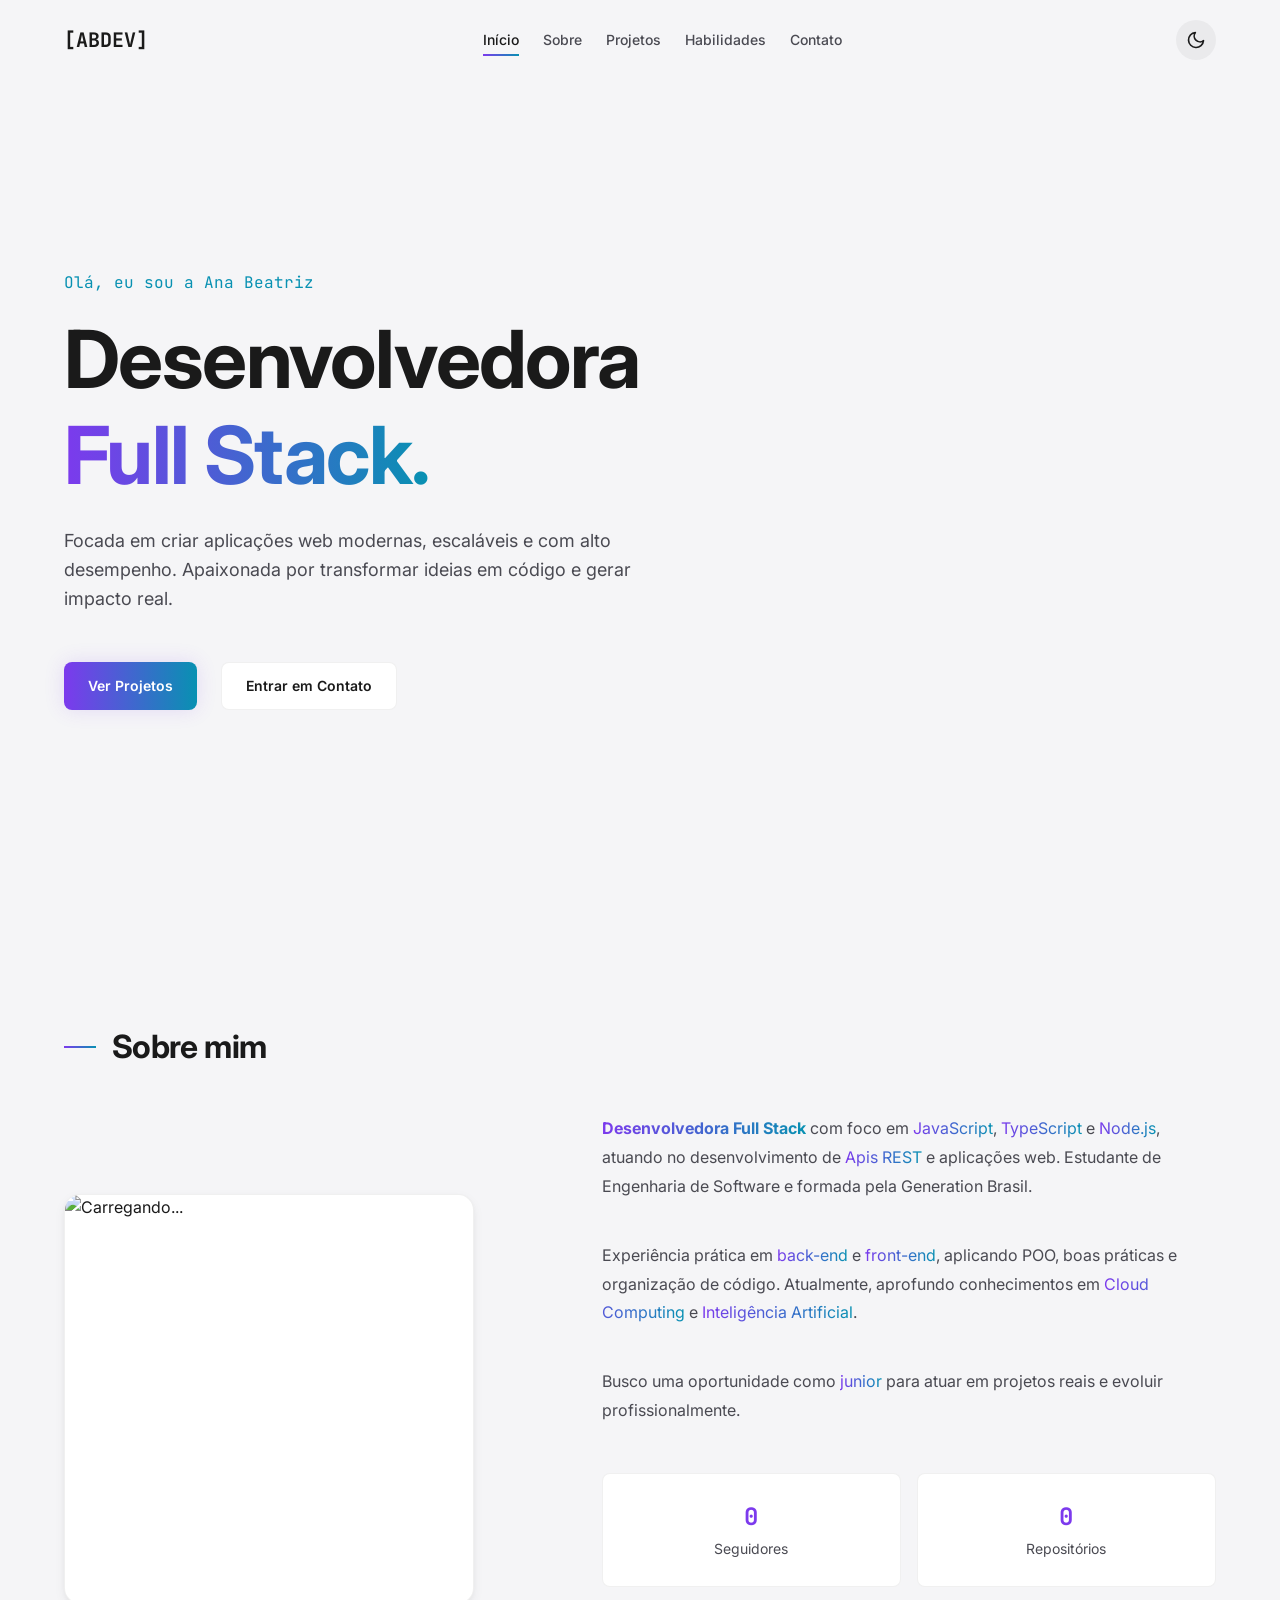
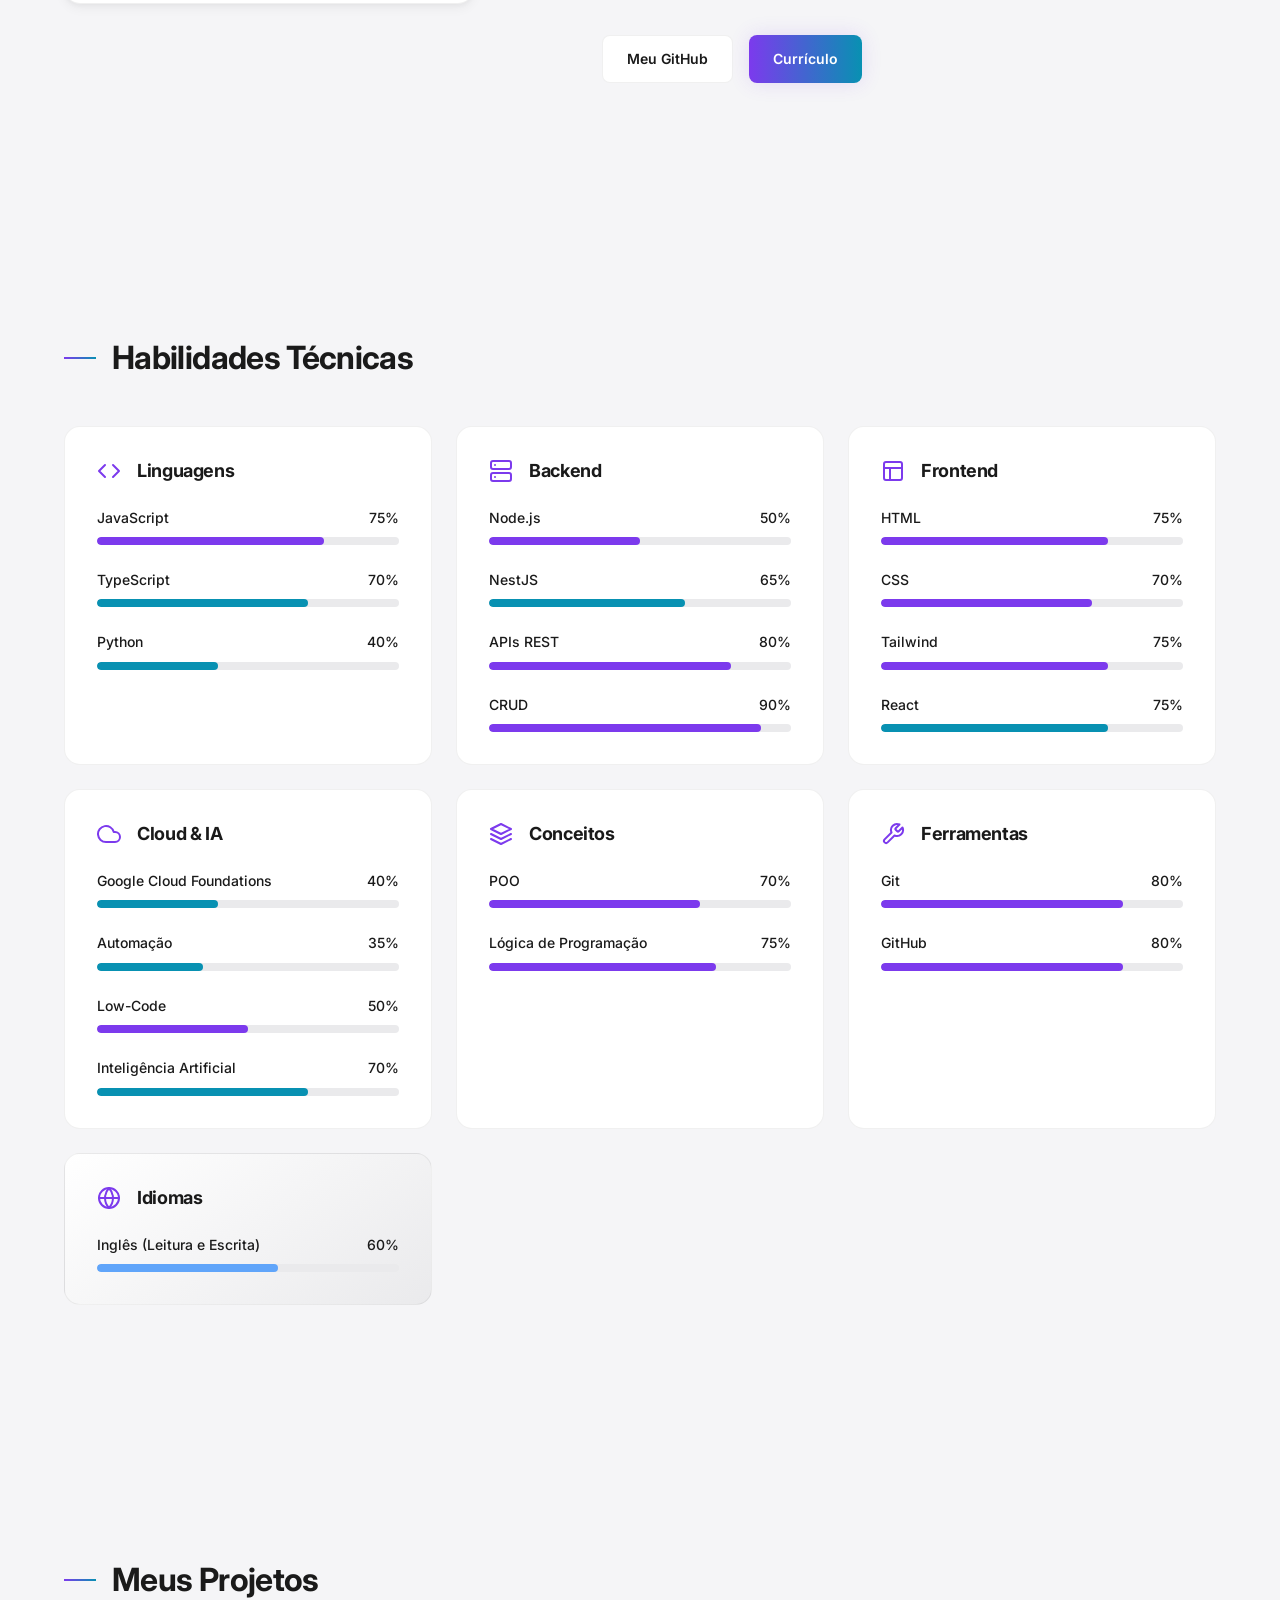
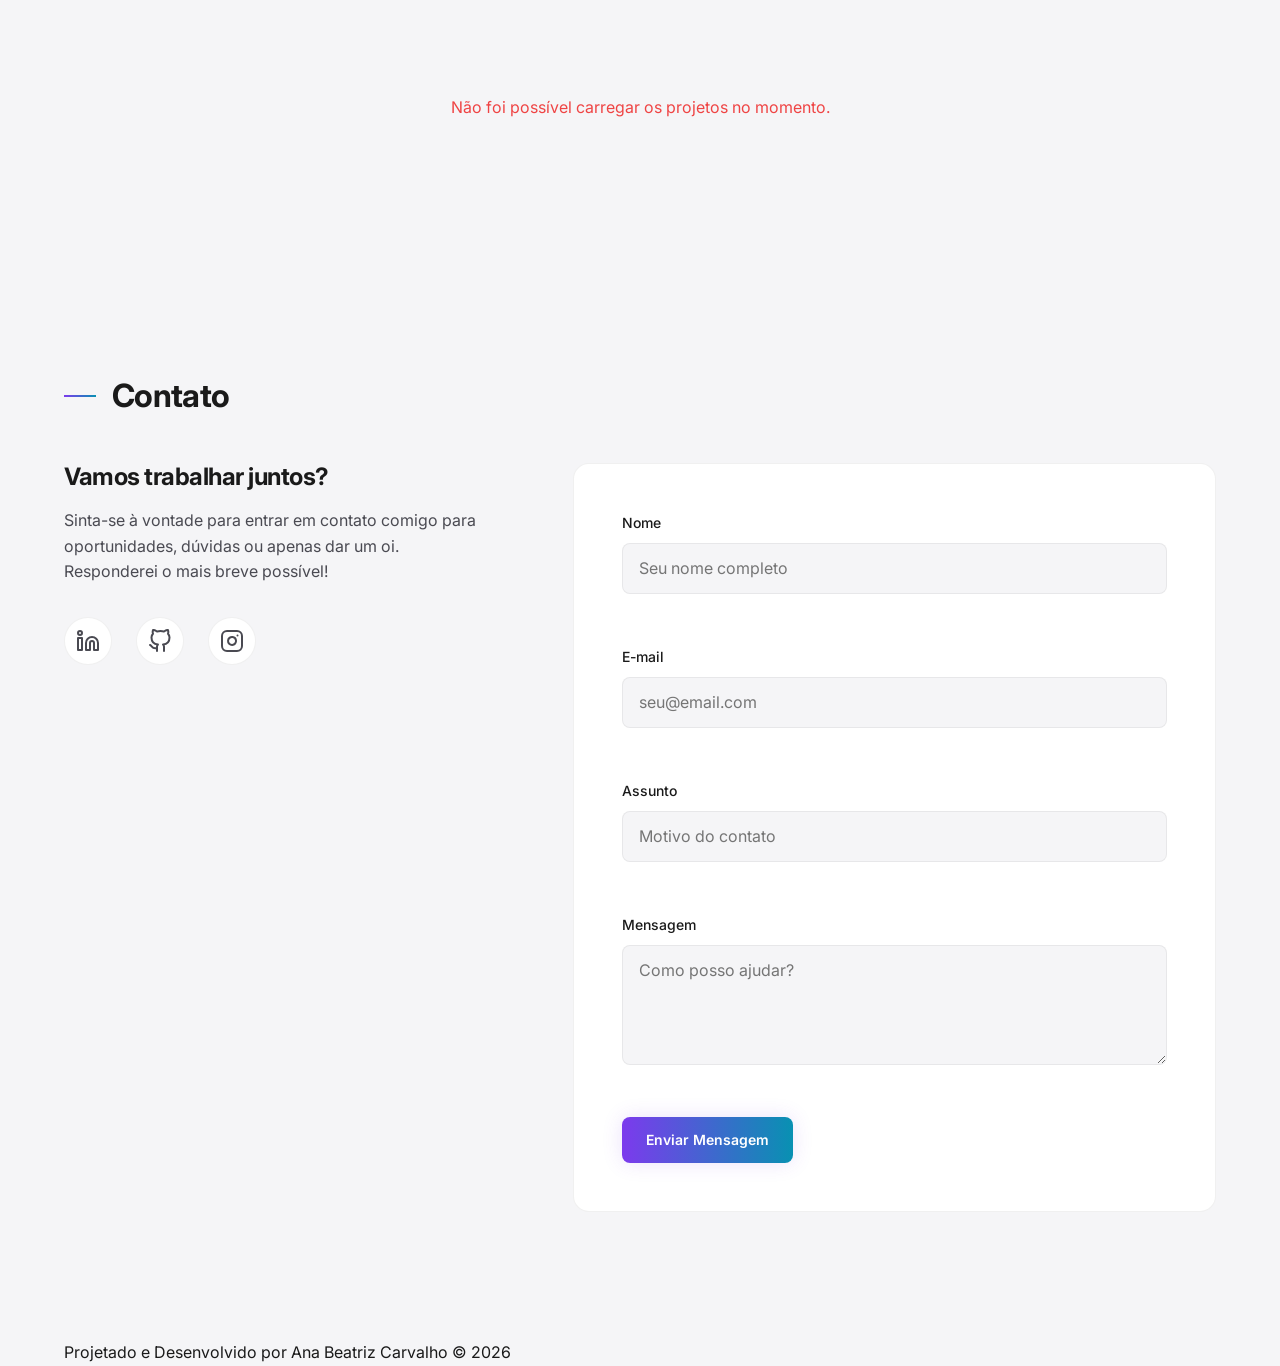
==== commit fceae4b3: "Ajustes pontuais no codigo" ====
--- a/index.html
+++ b/index.html
@@ -90,13 +90,17 @@
           </div>
           
           <div class="sobre__conteudo revelar">
-            <p class="sobre__texto">
-              <strong class="texto-gradiente">Desenvolvedora Full Stack</strong> cusando Engenharia de Software e formada pela Generation Brasil.
-              Tenho experiência prática e adoro o ecossistema <span class="texto-gradiente">JavaScript/TypeScript</span>, construindo desde o Front-end até a API.
-            </p>
-            <p class="sobre__texto">
-              Minha stack principal inclui Node.js, Nest.JS, React e bancos de dados relacionais (MySQL). Busco ativamente oportunidades de <span class="texto-gradiente">Estágio</span> para aplicar boas práticas como SOLID e Clean Code no mercado de trabalho.
-            </p>
+          <p class="sobre__texto">
+  <strong class="texto-gradiente">Desenvolvedora Full Stack</strong> com foco em <span class="texto-gradiente">JavaScript</span>, <span class="texto-gradiente">TypeScript</span> e <span class="texto-gradiente">Node.js</span>, atuando no desenvolvimento de <span class="texto-gradiente">Apis REST</span> e aplicações web. Estudante de Engenharia de Software e formada pela Generation Brasil.
+</p>
+
+<p class="sobre__texto">
+  Experiência prática em <span class="texto-gradiente">back-end</span> e <span class="texto-gradiente">front-end</span>, aplicando POO, boas práticas e organização de código. Atualmente, aprofundo conhecimentos em <span class="texto-gradiente">Cloud Computing</span> e <span class="texto-gradiente">Inteligência Artificial</span>.
+</p>
+
+<p class="sobre__texto">
+  Busco uma oportunidade como <span class="texto-gradiente">junior</span> para atuar em projetos reais e evoluir profissionalmente.
+</p>
             
             <div class="sobre__estatisticas">
               <div class="card-estatistica">
@@ -132,23 +136,23 @@
             </div>
             <div class="lista-habilidades">
               <div class="item-habilidade">
-                <div class="item-habilidade__info"><span>JavaScript</span><span>85%</span></div>
-                <div class="item-habilidade__barra-container" role="progressbar" aria-valuenow="85" aria-valuemin="0" aria-valuemax="100">
-                  <div class="item-habilidade__barra-preenchimento" data-progress="85" style="--bar-color: var(--accent-primary);"></div>
-                </div>
-              </div>
-              <div class="item-habilidade">
-                <div class="item-habilidade__info"><span>TypeScript</span><span>75%</span></div>
+                <div class="item-habilidade__info"><span>JavaScript</span><span>75%</span></div>
                 <div class="item-habilidade__barra-container" role="progressbar" aria-valuenow="75" aria-valuemin="0" aria-valuemax="100">
-                  <div class="item-habilidade__barra-preenchimento" data-progress="75" style="--bar-color: var(--accent-secondary);"></div>
-                </div>
-              </div>
-              <div class="item-habilidade">
-                <div class="item-habilidade__info"><span>Python</span><span>70%</span></div>
+                  <div class="item-habilidade__barra-preenchimento" data-progress="75" style="--bar-color: var(--accent-primary);"></div>
+                </div>
+              </div>
+              <div class="item-habilidade">
+                <div class="item-habilidade__info"><span>TypeScript</span><span>70%</span></div>
                 <div class="item-habilidade__barra-container" role="progressbar" aria-valuenow="70" aria-valuemin="0" aria-valuemax="100">
                   <div class="item-habilidade__barra-preenchimento" data-progress="70" style="--bar-color: var(--accent-secondary);"></div>
                 </div>
               </div>
+              <div class="item-habilidade">
+                <div class="item-habilidade__info"><span>Python</span><span>40%</span></div>
+                <div class="item-habilidade__barra-container" role="progressbar" aria-valuenow="40" aria-valuemin="0" aria-valuemax="100">
+                  <div class="item-habilidade__barra-preenchimento" data-progress="40" style="--bar-color: var(--accent-secondary);"></div>
+                </div>
+              </div>
             </div>
           </div>
 
@@ -160,21 +164,21 @@
             </div>
             <div class="lista-habilidades">
               <div class="item-habilidade">
-                <div class="item-habilidade__info"><span>Node.js</span><span>80%</span></div>
+                <div class="item-habilidade__info"><span>Node.js</span><span>50%</span></div>
+                <div class="item-habilidade__barra-container" role="progressbar" aria-valuenow="50" aria-valuemin="0" aria-valuemax="100">
+                  <div class="item-habilidade__barra-preenchimento" data-progress="50" style="--bar-color: var(--accent-primary);"></div>
+                </div>
+              </div>
+              <div class="item-habilidade">
+                <div class="item-habilidade__info"><span>NestJS</span><span>65%</span></div>
+                <div class="item-habilidade__barra-container" role="progressbar" aria-valuenow="65" aria-valuemin="0" aria-valuemax="100">
+                  <div class="item-habilidade__barra-preenchimento" data-progress="65" style="--bar-color: var(--accent-secondary);"></div>
+                </div>
+              </div>
+              <div class="item-habilidade">
+                <div class="item-habilidade__info"><span>APIs REST</span><span>80%</span></div>
                 <div class="item-habilidade__barra-container" role="progressbar" aria-valuenow="80" aria-valuemin="0" aria-valuemax="100">
                   <div class="item-habilidade__barra-preenchimento" data-progress="80" style="--bar-color: var(--accent-primary);"></div>
-                </div>
-              </div>
-              <div class="item-habilidade">
-                <div class="item-habilidade__info"><span>NestJS</span><span>70%</span></div>
-                <div class="item-habilidade__barra-container" role="progressbar" aria-valuenow="70" aria-valuemin="0" aria-valuemax="100">
-                  <div class="item-habilidade__barra-preenchimento" data-progress="70" style="--bar-color: var(--accent-secondary);"></div>
-                </div>
-              </div>
-              <div class="item-habilidade">
-                <div class="item-habilidade__info"><span>APIs REST</span><span>85%</span></div>
-                <div class="item-habilidade__barra-container" role="progressbar" aria-valuenow="85" aria-valuemin="0" aria-valuemax="100">
-                  <div class="item-habilidade__barra-preenchimento" data-progress="85" style="--bar-color: var(--accent-primary);"></div>
                 </div>
               </div>
               <div class="item-habilidade">
@@ -194,21 +198,21 @@
             </div>
             <div class="lista-habilidades">
               <div class="item-habilidade">
-                <div class="item-habilidade__info"><span>HTML</span><span>95%</span></div>
-                <div class="item-habilidade__barra-container" role="progressbar" aria-valuenow="95" aria-valuemin="0" aria-valuemax="100">
-                  <div class="item-habilidade__barra-preenchimento" data-progress="95" style="--bar-color: var(--accent-primary);"></div>
-                </div>
-              </div>
-              <div class="item-habilidade">
-                <div class="item-habilidade__info"><span>CSS</span><span>90%</span></div>
-                <div class="item-habilidade__barra-container" role="progressbar" aria-valuenow="90" aria-valuemin="0" aria-valuemax="100">
-                  <div class="item-habilidade__barra-preenchimento" data-progress="90" style="--bar-color: var(--accent-primary);"></div>
-                </div>
-              </div>
-              <div class="item-habilidade">
-                <div class="item-habilidade__info"><span>Tailwind</span><span>80%</span></div>
-                <div class="item-habilidade__barra-container" role="progressbar" aria-valuenow="80" aria-valuemin="0" aria-valuemax="100">
-                  <div class="item-habilidade__barra-preenchimento" data-progress="80" style="--bar-color: var(--accent-primary);"></div>
+                <div class="item-habilidade__info"><span>HTML</span><span>75%</span></div>
+                <div class="item-habilidade__barra-container" role="progressbar" aria-valuenow="75" aria-valuemin="0" aria-valuemax="100">
+                  <div class="item-habilidade__barra-preenchimento" data-progress="75" style="--bar-color: var(--accent-primary);"></div>
+                </div>
+              </div>
+              <div class="item-habilidade">
+                <div class="item-habilidade__info"><span>CSS</span><span>70%</span></div>
+                <div class="item-habilidade__barra-container" role="progressbar" aria-valuenow="70" aria-valuemin="0" aria-valuemax="100">
+                  <div class="item-habilidade__barra-preenchimento" data-progress="70" style="--bar-color: var(--accent-primary);"></div>
+                </div>
+              </div>
+              <div class="item-habilidade">
+                <div class="item-habilidade__info"><span>Tailwind</span><span>75%</span></div>
+                <div class="item-habilidade__barra-container" role="progressbar" aria-valuenow="75" aria-valuemin="0" aria-valuemax="100">
+                  <div class="item-habilidade__barra-preenchimento" data-progress="75" style="--bar-color: var(--accent-primary);"></div>
                 </div>
               </div>
               <div class="item-habilidade">
@@ -228,21 +232,21 @@
             </div>
             <div class="lista-habilidades">
               <div class="item-habilidade">
-                <div class="item-habilidade__info"><span>Google Cloud Foundations</span><span>65%</span></div>
-                <div class="item-habilidade__barra-container" role="progressbar" aria-valuenow="65" aria-valuemin="0" aria-valuemax="100">
-                  <div class="item-habilidade__barra-preenchimento" data-progress="65" style="--bar-color: var(--accent-secondary);"></div>
-                </div>
-              </div>
-              <div class="item-habilidade">
-                <div class="item-habilidade__info"><span>Automação</span><span>75%</span></div>
-                <div class="item-habilidade__barra-container" role="progressbar" aria-valuenow="75" aria-valuemin="0" aria-valuemax="100">
-                  <div class="item-habilidade__barra-preenchimento" data-progress="75" style="--bar-color: var(--accent-secondary);"></div>
-                </div>
-              </div>
-              <div class="item-habilidade">
-                <div class="item-habilidade__info"><span>Low-Code</span><span>80%</span></div>
-                <div class="item-habilidade__barra-container" role="progressbar" aria-valuenow="80" aria-valuemin="0" aria-valuemax="100">
-                  <div class="item-habilidade__barra-preenchimento" data-progress="80" style="--bar-color: var(--accent-primary);"></div>
+                <div class="item-habilidade__info"><span>Google Cloud Foundations</span><span>40%</span></div>
+                <div class="item-habilidade__barra-container" role="progressbar" aria-valuenow="40" aria-valuemin="0" aria-valuemax="100">
+                  <div class="item-habilidade__barra-preenchimento" data-progress="40" style="--bar-color: var(--accent-secondary);"></div>
+                </div>
+              </div>
+              <div class="item-habilidade">
+                <div class="item-habilidade__info"><span>Automação</span><span>35%</span></div>
+                <div class="item-habilidade__barra-container" role="progressbar" aria-valuenow="35" aria-valuemin="0" aria-valuemax="100">
+                  <div class="item-habilidade__barra-preenchimento" data-progress="35" style="--bar-color: var(--accent-secondary);"></div>
+                </div>
+              </div>
+              <div class="item-habilidade">
+                <div class="item-habilidade__info"><span>Low-Code</span><span>50%</span></div>
+                <div class="item-habilidade__barra-container" role="progressbar" aria-valuenow="50" aria-valuemin="0" aria-valuemax="100">
+                  <div class="item-habilidade__barra-preenchimento" data-progress="50" style="--bar-color: var(--accent-primary);"></div>
                 </div>
               </div>
               <div class="item-habilidade">
@@ -262,37 +266,37 @@
             </div>
             <div class="lista-habilidades">
               <div class="item-habilidade">
-                <div class="item-habilidade__info"><span>POO</span><span>80%</span></div>
+                <div class="item-habilidade__info"><span>POO</span><span>70%</span></div>
+                <div class="item-habilidade__barra-container" role="progressbar" aria-valuenow="70" aria-valuemin="0" aria-valuemax="100">
+                  <div class="item-habilidade__barra-preenchimento" data-progress="70" style="--bar-color: var(--accent-primary);"></div>
+                </div>
+              </div>
+              <div class="item-habilidade">
+                <div class="item-habilidade__info"><span>Lógica de Programação</span><span>75%</span></div>
+                <div class="item-habilidade__barra-container" role="progressbar" aria-valuenow="75" aria-valuemin="0" aria-valuemax="100">
+                  <div class="item-habilidade__barra-preenchimento" data-progress="75" style="--bar-color: var(--accent-primary);"></div>
+                </div>
+              </div>
+            </div>
+          </div>
+
+          <!-- Card: Ferramentas -->
+          <div class="card-habilidade">
+            <div class="card-habilidade__cabecalho">
+              <svg width="24" height="24" viewBox="0 0 24 24" fill="none" stroke="currentColor" stroke-width="2" stroke-linecap="round" stroke-linejoin="round" class="card-habilidade__icone"><path d="M14.7 6.3a1 1 0 0 0 0 1.4l1.6 1.6a1 1 0 0 0 1.4 0l3.77-3.77a6 6 0 0 1-7.94 7.94l-6.91 6.91a2.12 2.12 0 0 1-3-3l6.91-6.91a6 6 0 0 1 7.94-7.94l-3.76 3.76z"></path></svg>
+              <h3 class="card-habilidade__titulo">Ferramentas</h3>
+            </div>
+            <div class="lista-habilidades">
+              <div class="item-habilidade">
+                <div class="item-habilidade__info"><span>Git</span><span>80%</span></div>
                 <div class="item-habilidade__barra-container" role="progressbar" aria-valuenow="80" aria-valuemin="0" aria-valuemax="100">
                   <div class="item-habilidade__barra-preenchimento" data-progress="80" style="--bar-color: var(--accent-primary);"></div>
                 </div>
               </div>
               <div class="item-habilidade">
-                <div class="item-habilidade__info"><span>Lógica de Programação</span><span>90%</span></div>
-                <div class="item-habilidade__barra-container" role="progressbar" aria-valuenow="90" aria-valuemin="0" aria-valuemax="100">
-                  <div class="item-habilidade__barra-preenchimento" data-progress="90" style="--bar-color: var(--accent-primary);"></div>
-                </div>
-              </div>
-            </div>
-          </div>
-
-          <!-- Card: Ferramentas -->
-          <div class="card-habilidade">
-            <div class="card-habilidade__cabecalho">
-              <svg width="24" height="24" viewBox="0 0 24 24" fill="none" stroke="currentColor" stroke-width="2" stroke-linecap="round" stroke-linejoin="round" class="card-habilidade__icone"><path d="M14.7 6.3a1 1 0 0 0 0 1.4l1.6 1.6a1 1 0 0 0 1.4 0l3.77-3.77a6 6 0 0 1-7.94 7.94l-6.91 6.91a2.12 2.12 0 0 1-3-3l6.91-6.91a6 6 0 0 1 7.94-7.94l-3.76 3.76z"></path></svg>
-              <h3 class="card-habilidade__titulo">Ferramentas</h3>
-            </div>
-            <div class="lista-habilidades">
-              <div class="item-habilidade">
-                <div class="item-habilidade__info"><span>Git</span><span>85%</span></div>
-                <div class="item-habilidade__barra-container" role="progressbar" aria-valuenow="85" aria-valuemin="0" aria-valuemax="100">
-                  <div class="item-habilidade__barra-preenchimento" data-progress="85" style="--bar-color: var(--accent-primary);"></div>
-                </div>
-              </div>
-              <div class="item-habilidade">
-                <div class="item-habilidade__info"><span>GitHub</span><span>85%</span></div>
-                <div class="item-habilidade__barra-container" role="progressbar" aria-valuenow="85" aria-valuemin="0" aria-valuemax="100">
-                  <div class="item-habilidade__barra-preenchimento" data-progress="85" style="--bar-color: var(--accent-primary);"></div>
+                <div class="item-habilidade__info"><span>GitHub</span><span>80%</span></div>
+                <div class="item-habilidade__barra-container" role="progressbar" aria-valuenow="80" aria-valuemin="0" aria-valuemax="100">
+                  <div class="item-habilidade__barra-preenchimento" data-progress="80" style="--bar-color: var(--accent-primary);"></div>
                 </div>
               </div>
             </div>
--- a/css/style.css
+++ b/css/style.css
@@ -253,7 +253,8 @@
 
 @media (min-width: 768px) {
   .sobre__grid {
-    grid-template-columns: 1fr 1fr;
+    grid-template-columns: 0.8fr 1.2fr;
+    gap: var(--space-3xl);
   }
 }
 
@@ -264,6 +265,7 @@
   border: 1px solid var(--border-color);
   background: var(--bg-secondary);
   aspect-ratio: 1;
+  box-shadow: var(--shadow-md);
 }
 
 .sobre__imagem {
@@ -282,6 +284,11 @@
   color: var(--text-secondary);
   font-size: var(--text-base);
   line-height: 1.8;
+  margin-bottom: var(--space-sm);
+}
+
+.sobre__texto:last-of-type {
+  margin-bottom: 0;
 }
 
 .sobre__estatisticas {
@@ -740,6 +747,50 @@
 }
 
 
+
+/* =========================================
+   BARRAS DE PROGRESSO DE HABILIDADES
+   ========================================= */
+.lista-habilidades {
+  display: flex;
+  flex-direction: column;
+  gap: var(--space-md);
+}
+
+.item-habilidade {
+  display: flex;
+  flex-direction: column;
+  gap: var(--space-xs);
+}
+
+.item-habilidade:hover .item-habilidade__info {
+  color: var(--accent-primary);
+}
+
+.item-habilidade__info {
+  display: flex;
+  justify-content: space-between;
+  font-size: var(--text-sm);
+  font-weight: 500;
+  transition: color var(--transition-fast);
+}
+
+.item-habilidade__barra-container {
+  width: 100%;
+  height: 8px;
+  background: var(--bg-tertiary);
+  border-radius: var(--radius-full);
+  overflow: hidden;
+}
+
+.item-habilidade__barra-preenchimento {
+  height: 100%;
+  width: 0;
+  background: var(--bar-color, var(--gradient-accent));
+  border-radius: var(--radius-full);
+  transition: width 1.5s cubic-bezier(0.4, 0, 0.2, 1);
+}
+
 /* =========================================
    AJUSTES DO CARROSSEL (OVERRIDES)
    ========================================= */
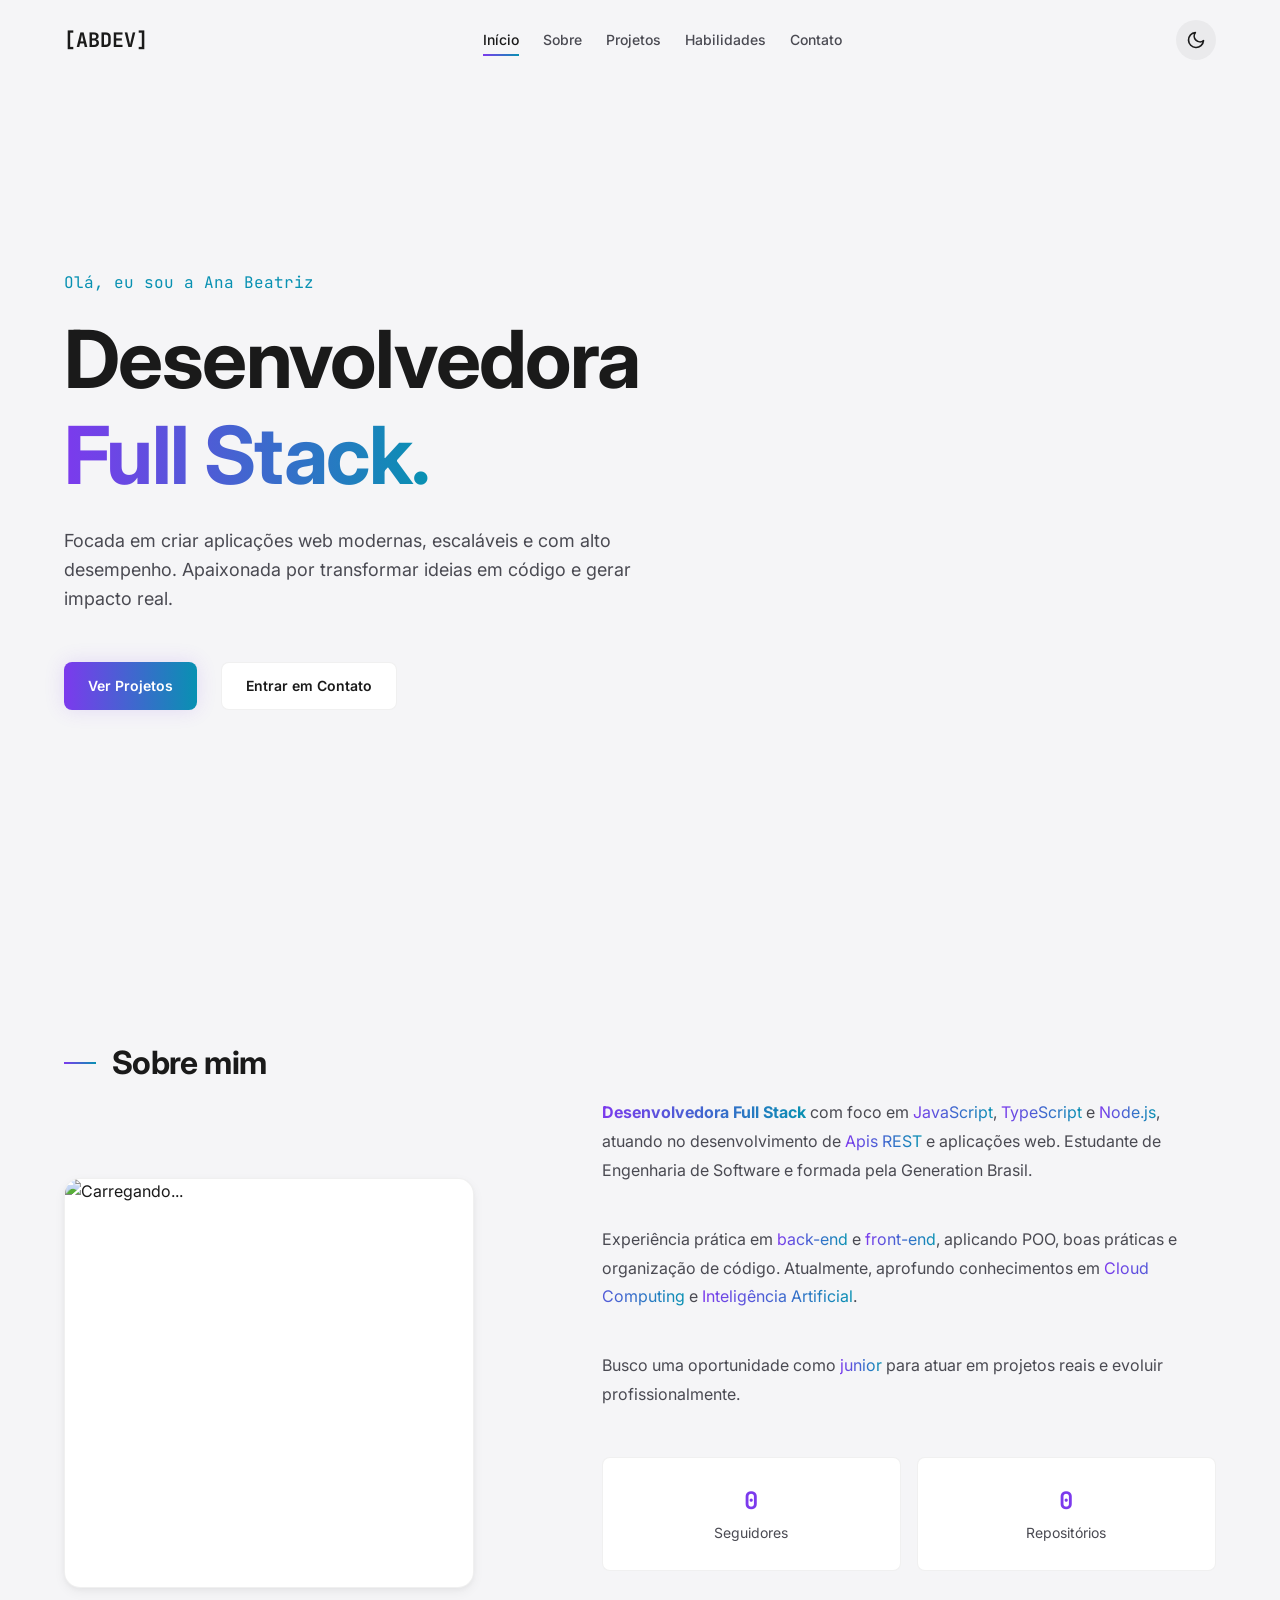
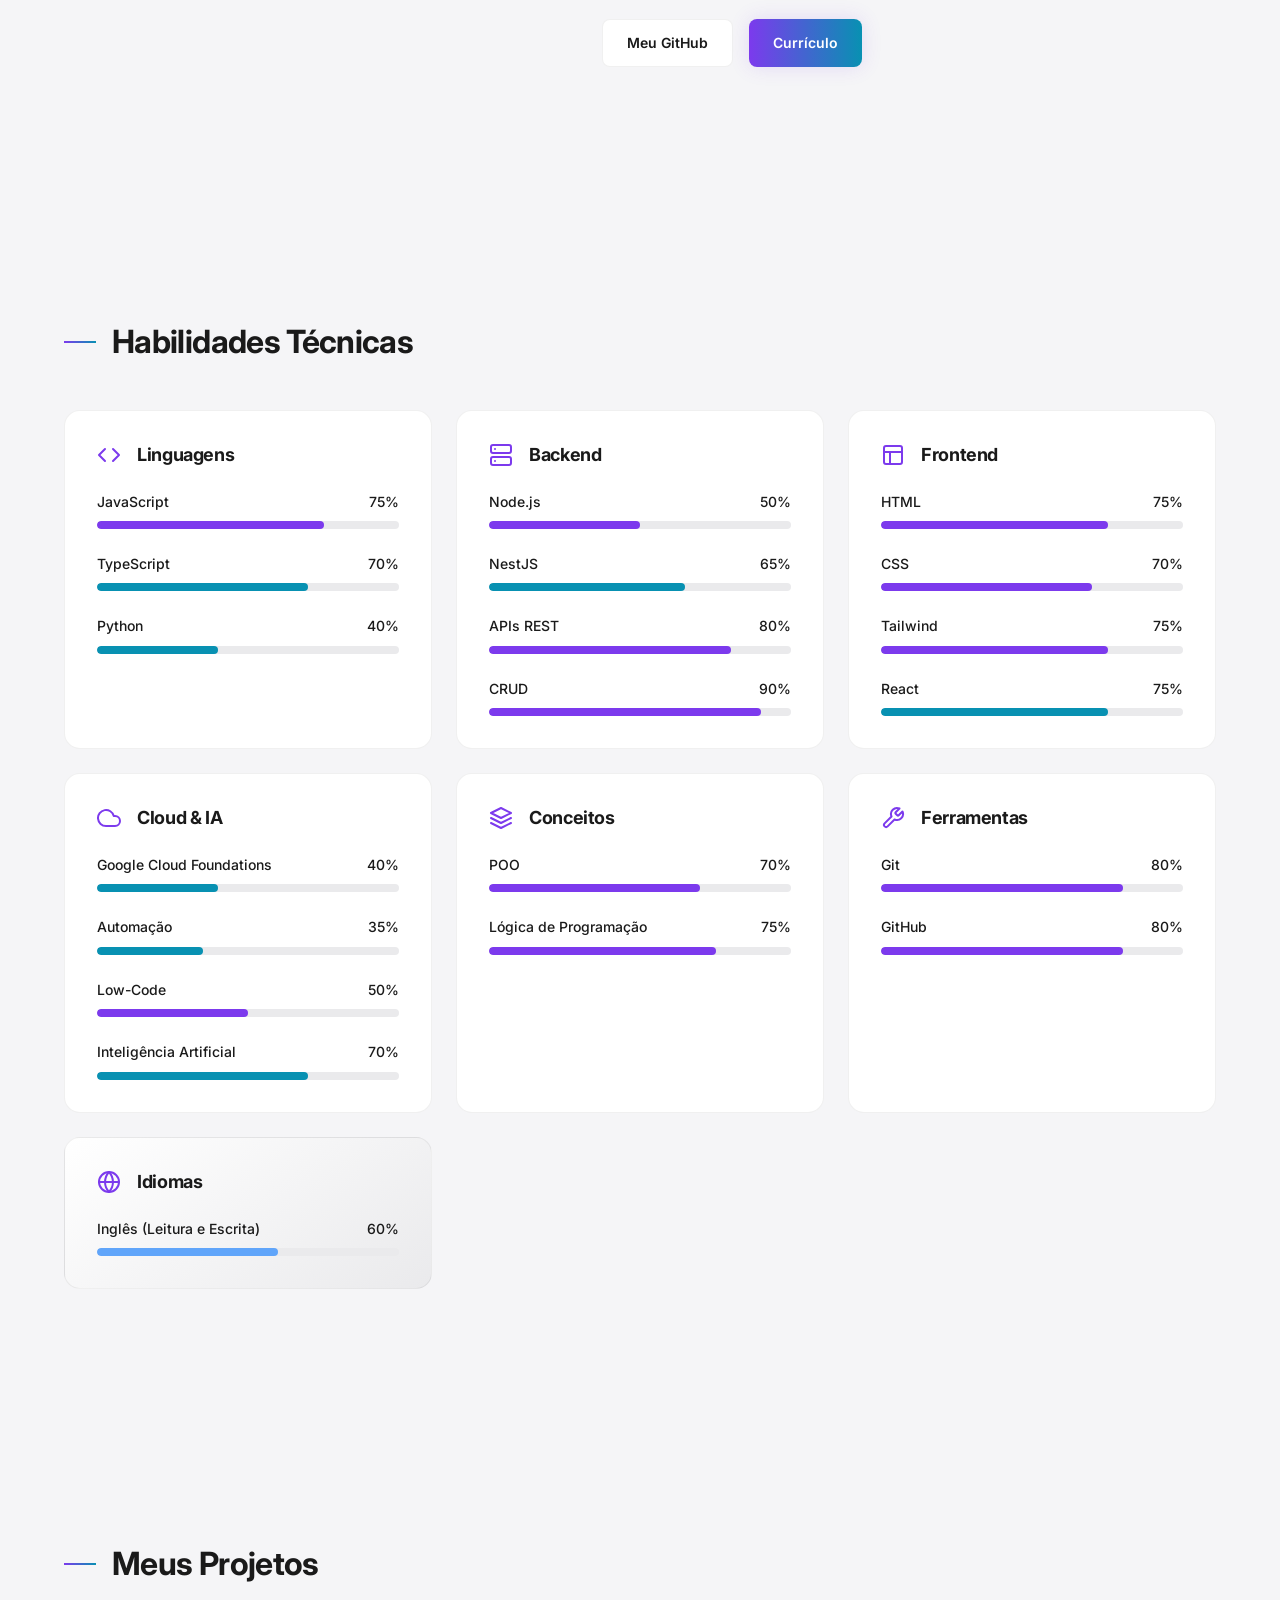
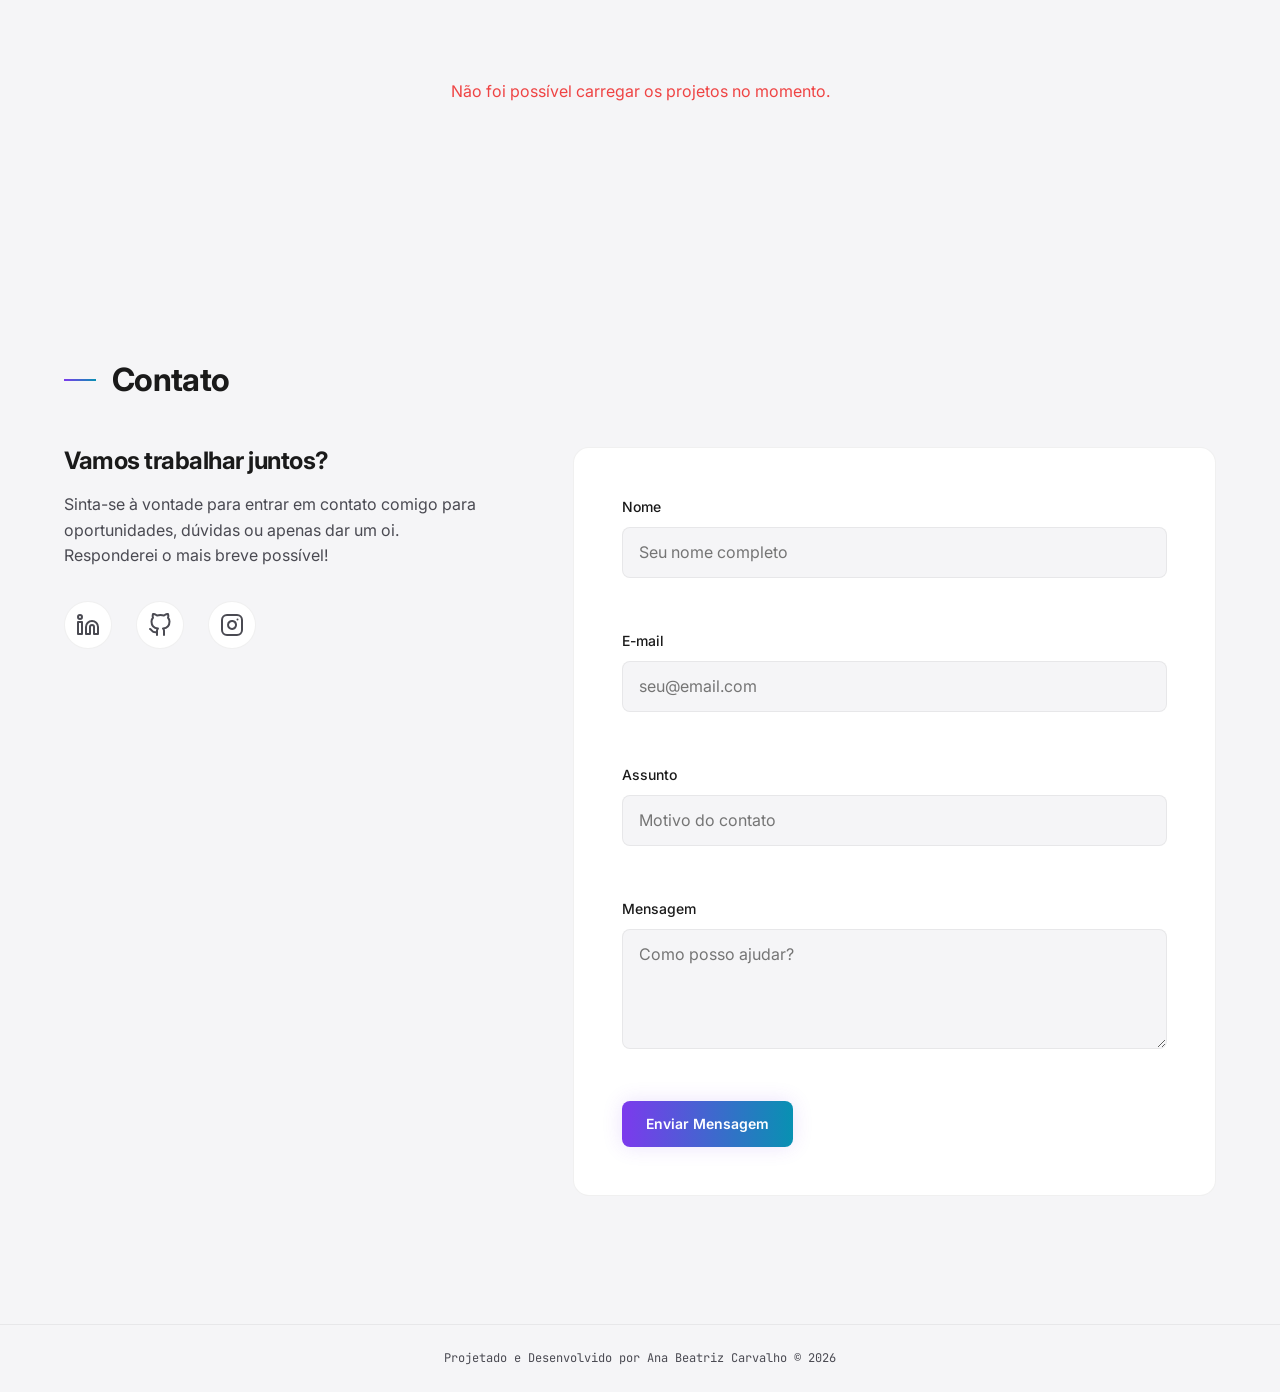
==== commit 9721d678: ":ok_hand: Ajuste do link do Linkedin" ====
--- a/index.html
+++ b/index.html
@@ -349,7 +349,7 @@
             <p class="contato__descricao">Sinta-se à vontade para entrar em contato comigo para oportunidades, dúvidas ou apenas dar um oi. Responderei o mais breve possível!</p>
             
             <div class="links-sociais">
-              <a href="https://linkedin.com/in/itsbya" target="_blank" class="link-social" aria-label="LinkedIn">
+              <a href="https://www.linkedin.com/in/ana-beatriz-carvalho-esmaile/" target="_blank" class="link-social" aria-label="LinkedIn">
                 <svg width="24" height="24" viewBox="0 0 24 24" fill="none" stroke="currentColor" stroke-width="2" stroke-linecap="round" stroke-linejoin="round"><path d="M16 8a6 6 0 0 1 6 6v7h-4v-7a2 2 0 0 0-2-2 2 2 0 0 0-2 2v7h-4v-7a6 6 0 0 1 6-6z"></path><rect x="2" y="9" width="4" height="12"></rect><circle cx="4" cy="4" r="2"></circle></svg>
               </a>
               <a href="https://github.com/itsbya" target="_blank" class="link-social" aria-label="GitHub">
--- a/css/style.css
+++ b/css/style.css
@@ -244,6 +244,11 @@
 /* =========================================
    SEÇÃO SOBRE (ABOUT)
    ========================================= */
+#sobre .secao__titulo {
+  margin-top: var(--space-sm);
+  margin-bottom: var(--space-sm);
+}
+
 .sobre__grid {
   display: grid;
   grid-template-columns: 1fr;
@@ -561,15 +566,15 @@
 /* =========================================
    FOOTER
    ========================================= */
-.footer {
-  padding: var(--space-lg) 0;
+.rodape {
+  padding: var(--space-md) 0;
   text-align: center;
   border-top: 1px solid var(--border-color);
 }
 
-.footer__text {
+.rodape__texto {
   font-family: var(--font-mono);
-  font-size: var(--text-sm);
+  font-size: var(--text-xs);
   color: var(--text-secondary);
 }
 
@@ -598,7 +603,7 @@
   z-index: 1001;
 }
 
-.menu-toggle span {
+.alternador-menu span {
   display: block;
   width: 25px;
   height: 2px;
@@ -619,10 +624,12 @@
     height: 100vh;
     background: var(--bg-secondary);
     border-left: 1px solid var(--border-color);
+    display: flex; /* Garante que o flex esteja ativo no mobile */
     flex-direction: column;
     justify-content: center;
     transition: right 0.3s ease;
     padding: var(--space-2xl);
+    z-index: 1000; /* Garante que fique acima de outros conteúdos */
   }
   
   .cabecalho__navegacao.aberto {
